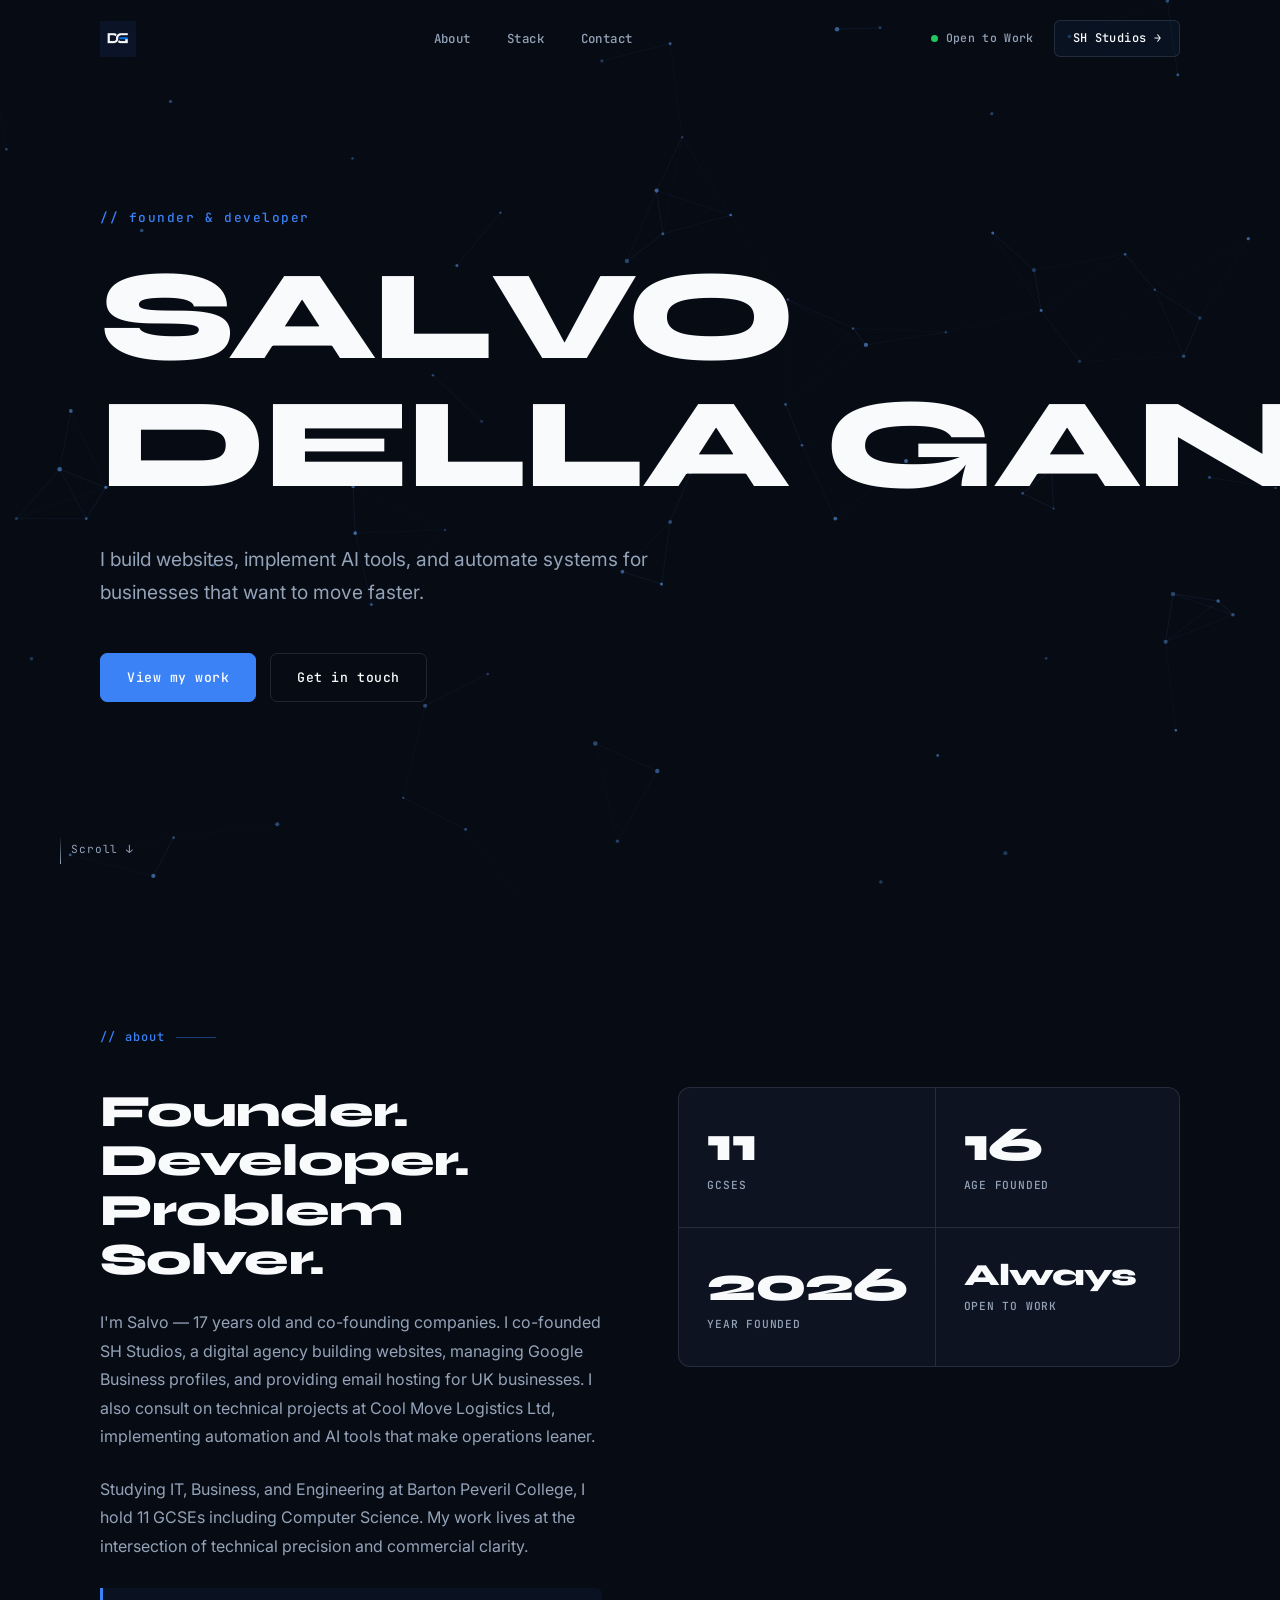
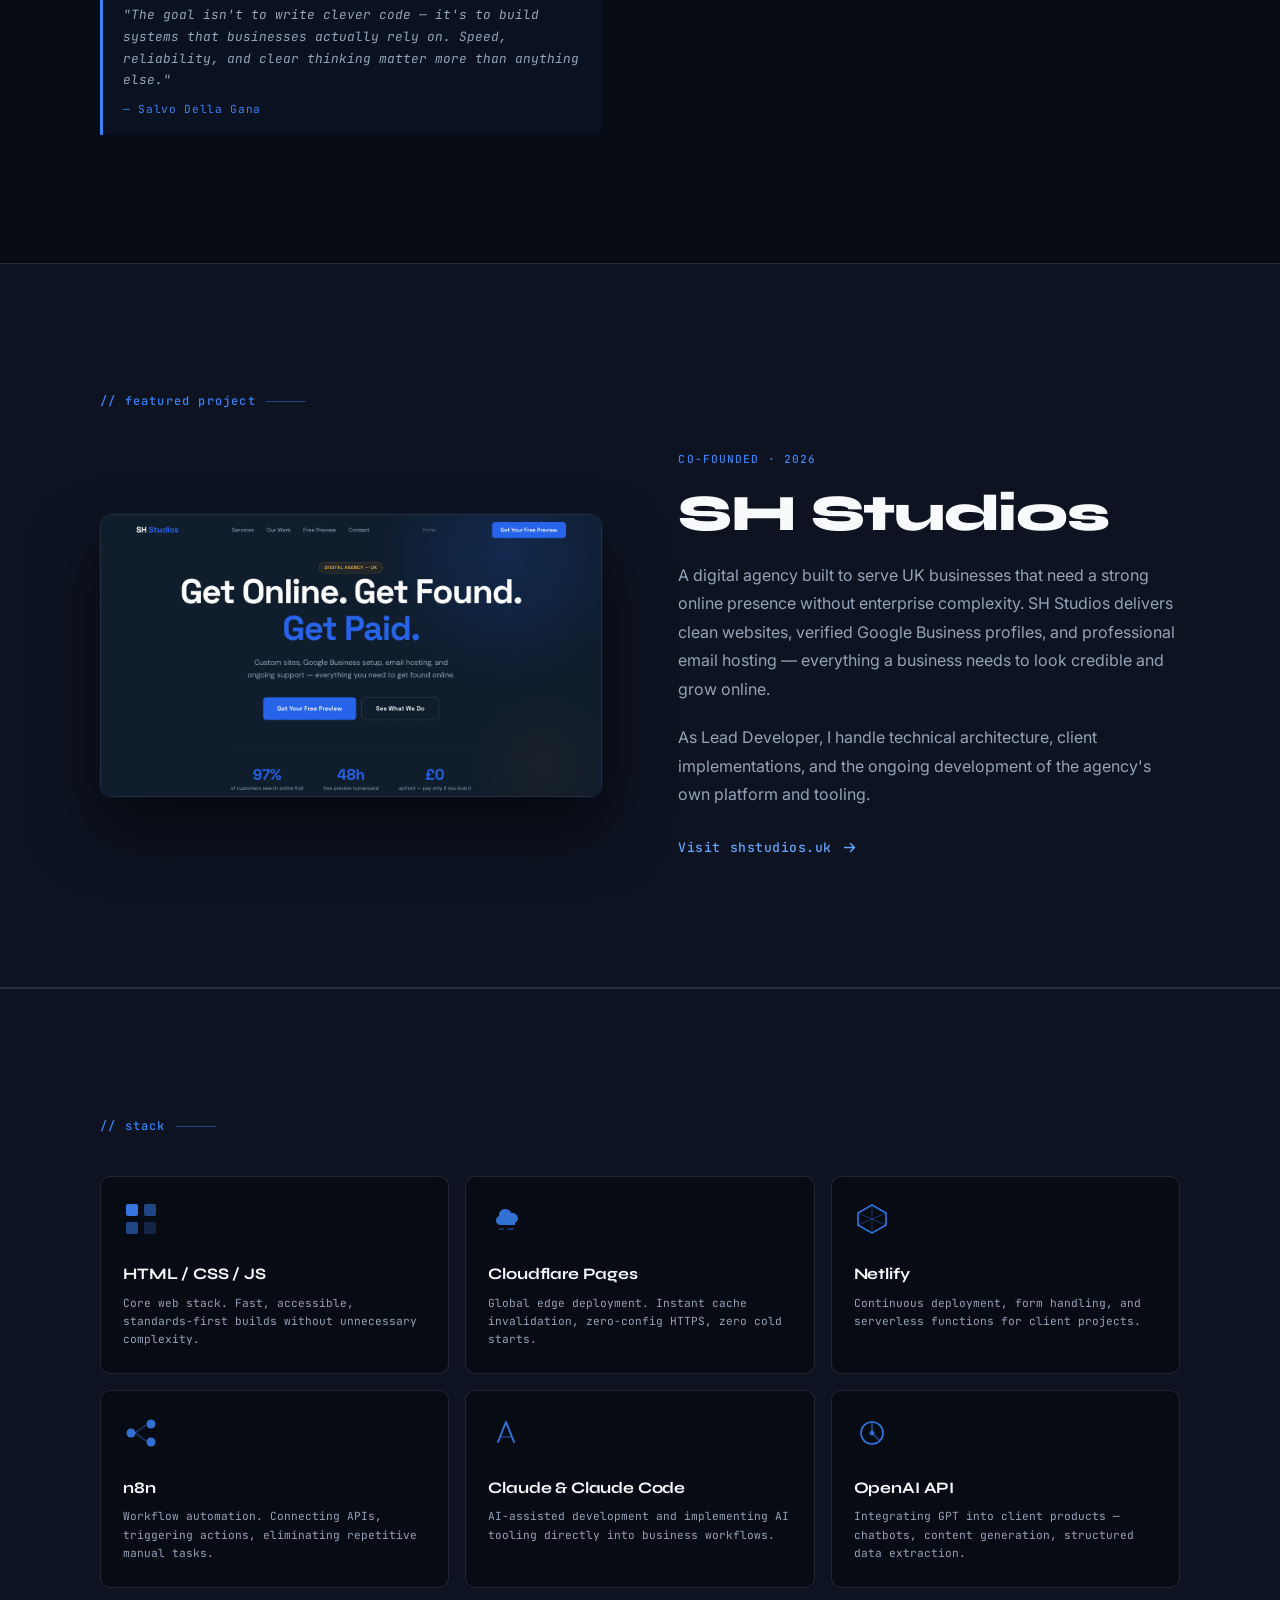
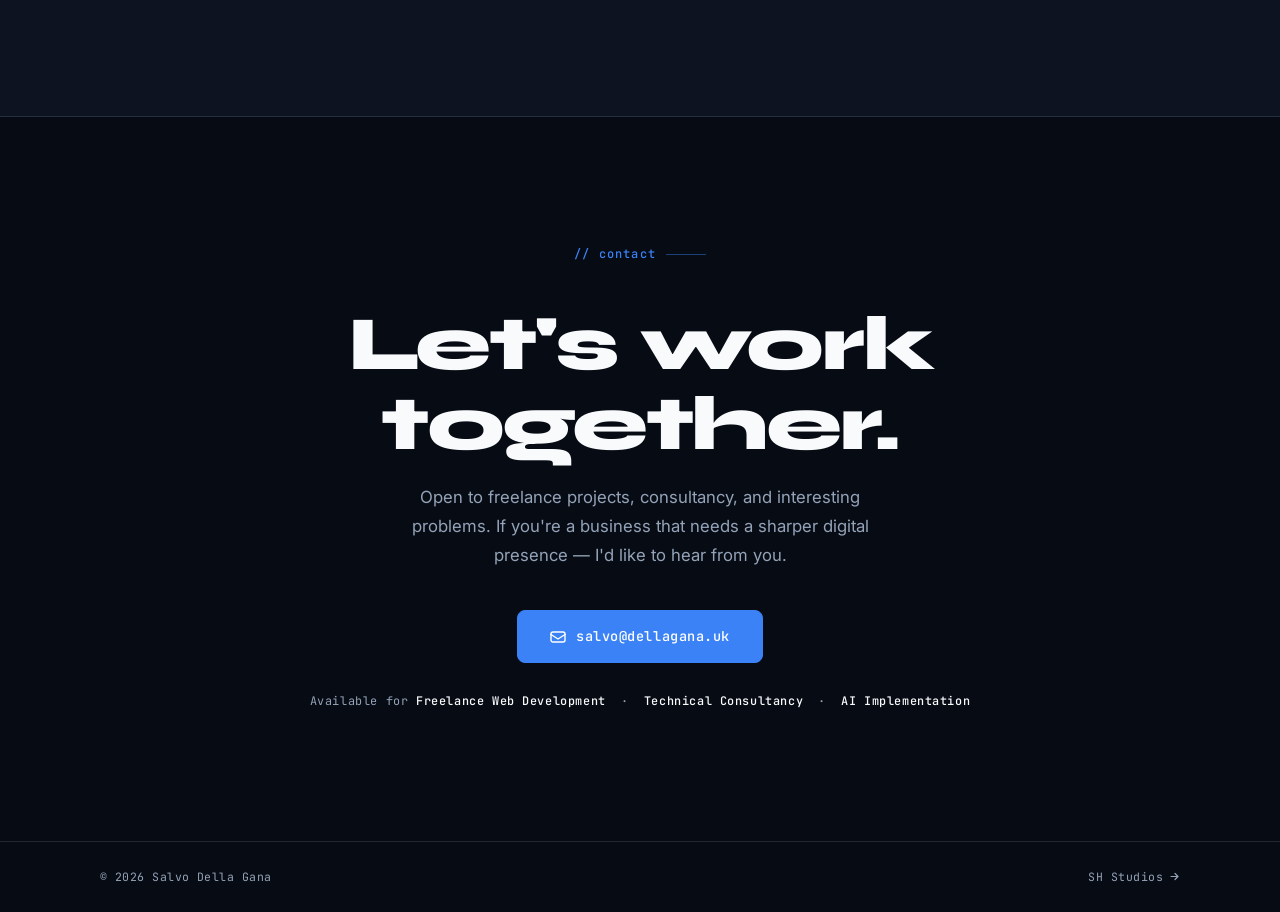
==== index.html @ a08f4a47 "Add Computer Science GCSE to about section" ====
<!DOCTYPE html>
<html lang="en">
<head>
  <meta charset="UTF-8" />
  <meta name="viewport" content="width=device-width, initial-scale=1.0" />
  <title>Salvo Della Gana — Founder &amp; Developer</title>

  <!-- SEO -->
  <meta name="description" content="Salvo Della Gana — Co-Founder &amp; Lead Developer of SH Studios. Building websites, AI tools, and automated systems for businesses." />
  <meta name="keywords" content="Salvo Della Gana, SH Studios, web developer, founder, UK, Claude Code, AI automation" />
  <meta name="author" content="Salvo Della Gana" />
  <meta name="robots" content="index, follow" />
  <link rel="canonical" href="https://dellagana.uk/" />

  <!-- Open Graph -->
  <meta property="og:type" content="website" />
  <meta property="og:url" content="https://dellagana.uk/" />
  <meta property="og:title" content="Salvo Della Gana — Founder &amp; Developer" />
  <meta property="og:description" content="Co-Founder &amp; Lead Developer of SH Studios. Building websites, AI tools, and automated systems for businesses." />
  <meta property="og:image" content="/og.png" />
  <meta property="og:image:width" content="1200" />
  <meta property="og:image:height" content="630" />
  <meta property="og:site_name" content="Salvo Della Gana" />

  <!-- Twitter Card -->
  <meta name="twitter:card" content="summary_large_image" />
  <meta name="twitter:title" content="Salvo Della Gana — Founder &amp; Developer" />
  <meta name="twitter:description" content="Co-Founder &amp; Lead Developer of SH Studios. Building websites, AI tools, and automated systems for businesses." />
  <meta name="twitter:image" content="/og.png" />

  <!-- Favicons -->
  <link rel="icon" type="image/png" href="/favicon.png" />
  <link rel="apple-touch-icon" href="/apple-touch-icon.png" />

  <!-- Fonts -->
  <link rel="preconnect" href="https://fonts.googleapis.com" />
  <link rel="preconnect" href="https://fonts.gstatic.com" crossorigin />
  <link href="https://fonts.googleapis.com/css2?family=Syne:wght@700;800&family=Inter:wght@400;500&family=JetBrains+Mono:wght@400;500&display=swap" rel="stylesheet" />

  <!-- Schema.org Person -->
  <script type="application/ld+json">
  {
    "@context": "https://schema.org",
    "@type": "Person",
    "name": "Salvo Della Gana",
    "url": "https://dellagana.uk",
    "email": "salvo@dellagana.uk",
    "jobTitle": "Co-Founder & Lead Developer",
    "worksFor": {
      "@type": "Organization",
      "name": "SH Studios",
      "url": "https://shstudios.uk"
    },
    "description": "Co-Founder & Lead Developer of SH Studios, Technical Consultant at Cool Move Logistics Ltd.",
    "nationality": "British",
    "knowsAbout": ["Web Development", "AI Automation", "Business Systems", "Cloudflare", "n8n", "OpenAI API"]
  }
  </script>

  <style>
    /* =============================================
       CSS CUSTOM PROPERTIES
    ============================================= */
    :root {
      --bg:             #070B14;
      --surface:        #0D1321;
      --elevated:       #111827;
      --text-primary:   #F8FAFC;
      --text-secondary: #94A3B8;
      --accent-blue:    #3B82F6;
      --accent-glow:    #60A5FA;
      --green:          #22C55E;
      --border:         rgba(148, 163, 184, 0.18);
      --font-heading:   'Syne', sans-serif;
      --font-body:      'Inter', sans-serif;
      --font-mono:      'JetBrains Mono', monospace;
      --max-w:          1200px;
      --pad-x:          clamp(20px, 5vw, 60px);
      --section-py:     clamp(80px, 10vw, 140px);
    }

    /* =============================================
       RESET
    ============================================= */
    *, *::before, *::after {
      box-sizing: border-box;
      margin: 0;
      padding: 0;
    }

    html {
      scroll-behavior: smooth;
    }

    body {
      background-color: var(--bg);
      color: var(--text-primary);
      font-family: var(--font-body);
      font-weight: 400;
      line-height: 1.6;
      overflow-x: hidden;
      -webkit-font-smoothing: antialiased;
      -moz-osx-font-smoothing: grayscale;
    }

    a {
      color: inherit;
      text-decoration: none;
    }

    img {
      display: block;
      max-width: 100%;
    }

    button {
      font-family: inherit;
      cursor: pointer;
      border: none;
      background: none;
    }

    ::selection {
      background: rgba(59, 130, 246, 0.3);
      color: var(--text-primary);
    }

    /* =============================================
       LAYOUT
    ============================================= */
    .container {
      max-width: var(--max-w);
      margin: 0 auto;
      padding: 0 var(--pad-x);
    }

    /* =============================================
       SECTION LABEL
    ============================================= */
    .section-label {
      font-family: var(--font-mono);
      font-size: 0.75rem;
      font-weight: 500;
      color: var(--accent-blue);
      letter-spacing: 0.1em;
      display: flex;
      align-items: center;
      gap: 10px;
      margin-bottom: 40px;
    }

    .section-label::after {
      content: '';
      display: block;
      width: 40px;
      height: 1px;
      background: var(--accent-blue);
      opacity: 0.45;
    }

    /* =============================================
       REVEAL ANIMATION
    ============================================= */
    .reveal {
      opacity: 0;
      transform: translateY(26px);
      transition: opacity 0.65s cubic-bezier(0.16, 1, 0.3, 1),
                  transform 0.65s cubic-bezier(0.16, 1, 0.3, 1);
    }

    .reveal.in-view {
      opacity: 1;
      transform: translateY(0);
    }

    @media (prefers-reduced-motion: reduce) {
      .reveal {
        opacity: 1;
        transform: none;
        transition: none;
      }
    }

    /* =============================================
       NAVIGATION
    ============================================= */
    #nav {
      position: fixed;
      top: 0;
      left: 0;
      right: 0;
      z-index: 100;
      padding: 20px 0;
      transition: padding 0.35s ease,
                  background 0.35s ease,
                  backdrop-filter 0.35s ease,
                  border-color 0.35s ease;
      border-bottom: 1px solid transparent;
    }

    #nav.scrolled {
      padding: 13px 0;
      background: rgba(7, 11, 20, 0.86);
      backdrop-filter: blur(22px) saturate(1.5);
      -webkit-backdrop-filter: blur(22px) saturate(1.5);
      border-bottom-color: var(--border);
    }

    .nav-inner {
      display: flex;
      align-items: center;
      justify-content: space-between;
      gap: 24px;
    }

    .nav-logo {
      flex-shrink: 0;
      cursor: pointer;
      display: flex;
      align-items: center;
    }

    .nav-logo img {
      height: 36px;
      width: auto;
    }

    .nav-links {
      display: flex;
      align-items: center;
      gap: 36px;
    }

    .nav-links a {
      font-family: var(--font-mono);
      font-size: 0.78rem;
      font-weight: 500;
      color: var(--text-secondary);
      letter-spacing: 0.04em;
      cursor: pointer;
      transition: color 0.2s ease;
    }

    .nav-links a:hover {
      color: var(--text-primary);
    }

    .nav-right {
      display: flex;
      align-items: center;
      gap: 20px;
      flex-shrink: 0;
    }

    .nav-status {
      display: flex;
      align-items: center;
      gap: 8px;
      font-family: var(--font-mono);
      font-size: 0.72rem;
      font-weight: 500;
      color: var(--text-secondary);
      letter-spacing: 0.03em;
      white-space: nowrap;
    }

    .pulse-dot {
      width: 7px;
      height: 7px;
      border-radius: 50%;
      background: var(--green);
      flex-shrink: 0;
      position: relative;
    }

    .pulse-dot::before {
      content: '';
      position: absolute;
      inset: -4px;
      border-radius: 50%;
      background: var(--green);
      opacity: 0;
      animation: pulse-ring 2.4s ease-out infinite;
    }

    @keyframes pulse-ring {
      0%   { transform: scale(0.6); opacity: 0.55; }
      100% { transform: scale(2.4); opacity: 0; }
    }

    .nav-cta {
      font-family: var(--font-mono);
      font-size: 0.75rem;
      font-weight: 500;
      color: var(--text-primary);
      padding: 8px 18px;
      border: 1px solid var(--border);
      border-radius: 6px;
      background: rgba(59, 130, 246, 0.06);
      cursor: pointer;
      letter-spacing: 0.03em;
      white-space: nowrap;
      transition: background 0.2s ease, border-color 0.2s ease, color 0.2s ease;
    }

    .nav-cta:hover {
      background: rgba(59, 130, 246, 0.16);
      border-color: rgba(59, 130, 246, 0.45);
      color: var(--accent-glow);
    }

    @media (max-width: 767px) {
      .nav-links,
      .nav-status {
        display: none;
      }

      .hero-content {
        padding-top: 70px;
        padding-left: 1.25rem;
        padding-right: 1.25rem;
      }

      .hero-name {
        font-size: clamp(2.4rem, 12vw, 3.5rem);
        white-space: normal;
        overflow-wrap: break-word;
        word-break: break-word;
      }

      .hero-sub {
        font-size: 0.95rem;
        max-width: 100%;
      }

      .hero-actions {
        flex-direction: column;
        gap: 0.75rem;
      }

      .hero-actions a {
        width: 100%;
        text-align: center;
        justify-content: center;
      }
    }

    /* =============================================
       HERO
    ============================================= */
    #hero {
      position: relative;
      min-height: 100svh;
      display: flex;
      flex-direction: column;
      justify-content: center;
      overflow: hidden;
    }

    #mesh-canvas {
      position: absolute;
      inset: 0;
      width: 100%;
      height: 100%;
      z-index: 0;
      pointer-events: none;
    }

    .hero-content {
      position: relative;
      z-index: 1;
      padding-top: 90px;
      padding-bottom: 80px;
    }

    .hero-label {
      font-family: var(--font-mono);
      font-size: 0.8rem;
      font-weight: 500;
      color: var(--accent-blue);
      letter-spacing: 0.12em;
      margin-bottom: 24px;
      opacity: 0;
      animation: fade-up 0.55s cubic-bezier(0.16, 1, 0.3, 1) 0.3s forwards;
    }

    .hero-name {
      font-family: var(--font-heading);
      font-weight: 800;
      font-size: clamp(2.6rem, 10vw, 8rem);
      line-height: 1.0;
      letter-spacing: -0.025em;
      color: var(--text-primary);
      margin-bottom: 28px;
      white-space: pre-line;
      min-height: 2.05em; /* prevent layout jump during scramble */
    }

    .hero-sub {
      font-size: clamp(1rem, 2vw, 1.2rem);
      color: var(--text-secondary);
      max-width: 560px;
      line-height: 1.7;
      margin-bottom: 44px;
      opacity: 0;
      animation: fade-up 0.55s cubic-bezier(0.16, 1, 0.3, 1) 1.9s forwards;
    }

    .hero-actions {
      display: flex;
      gap: 14px;
      flex-wrap: wrap;
      opacity: 0;
      animation: fade-up 0.55s cubic-bezier(0.16, 1, 0.3, 1) 2.1s forwards;
    }

    .btn-primary {
      display: inline-flex;
      align-items: center;
      font-family: var(--font-mono);
      font-size: 0.82rem;
      font-weight: 500;
      letter-spacing: 0.04em;
      color: #fff;
      background: var(--accent-blue);
      padding: 13px 26px;
      border-radius: 7px;
      border: 1px solid var(--accent-blue);
      cursor: pointer;
      transition: background 0.2s ease, box-shadow 0.2s ease, transform 0.15s ease;
    }

    .btn-primary:hover {
      background: var(--accent-glow);
      border-color: var(--accent-glow);
      box-shadow: 0 0 28px rgba(96, 165, 250, 0.38);
      transform: translateY(-1px);
    }

    .btn-ghost {
      display: inline-flex;
      align-items: center;
      font-family: var(--font-mono);
      font-size: 0.82rem;
      font-weight: 500;
      letter-spacing: 0.04em;
      color: var(--text-primary);
      background: transparent;
      padding: 13px 26px;
      border-radius: 7px;
      border: 1px solid var(--border);
      cursor: pointer;
      transition: border-color 0.2s ease, transform 0.15s ease, background 0.2s ease;
    }

    .btn-ghost:hover {
      border-color: rgba(148, 163, 184, 0.4);
      background: rgba(248, 250, 252, 0.04);
      transform: translateY(-1px);
    }

    .hero-scroll {
      position: absolute;
      bottom: 36px;
      left: var(--pad-x);
      font-family: var(--font-mono);
      font-size: 0.7rem;
      font-weight: 400;
      color: var(--text-secondary);
      letter-spacing: 0.08em;
      display: flex;
      align-items: center;
      gap: 10px;
      opacity: 0;
      animation: fade-up 0.55s cubic-bezier(0.16, 1, 0.3, 1) 2.45s forwards;
    }

    .hero-scroll-line {
      display: block;
      width: 1px;
      height: 28px;
      background: linear-gradient(to bottom, transparent, var(--text-secondary));
    }

    @keyframes fade-up {
      from { opacity: 0; transform: translateY(18px); }
      to   { opacity: 1; transform: translateY(0); }
    }

    /* =============================================
       ABOUT
    ============================================= */
    #about {
      padding: var(--section-py) 0;
      background: var(--bg);
    }

    .about-grid {
      display: grid;
      grid-template-columns: 1fr 1fr;
      gap: clamp(40px, 6vw, 80px);
      align-items: start;
    }

    .about-headline {
      font-family: var(--font-heading);
      font-weight: 800;
      font-size: clamp(2rem, 3.5vw, 3rem);
      line-height: 1.1;
      letter-spacing: -0.02em;
      margin-bottom: 24px;
    }

    .about-bio {
      color: var(--text-secondary);
      font-size: 1rem;
      line-height: 1.78;
      margin-bottom: 24px;
    }

    .about-quote {
      border-left: 3px solid var(--accent-blue);
      padding: 16px 20px;
      background: rgba(59, 130, 246, 0.05);
      border-radius: 0 6px 6px 0;
      margin-top: 28px;
    }

    .about-quote p {
      font-family: var(--font-mono);
      font-size: 0.8rem;
      color: var(--text-secondary);
      line-height: 1.7;
      font-style: italic;
    }

    .about-quote cite {
      display: block;
      margin-top: 10px;
      font-family: var(--font-mono);
      font-size: 0.7rem;
      color: var(--accent-blue);
      font-style: normal;
      letter-spacing: 0.06em;
    }

    .stat-panel {
      display: grid;
      grid-template-columns: 1fr 1fr;
      border: 1px solid var(--border);
      border-radius: 12px;
      overflow: hidden;
      background: var(--surface);
    }

    .stat-item {
      padding: 32px 28px;
    }

    .stat-item:nth-child(1),
    .stat-item:nth-child(2) {
      border-bottom: 1px solid var(--border);
    }

    .stat-item:nth-child(odd) {
      border-right: 1px solid var(--border);
    }

    .stat-number {
      font-family: var(--font-heading);
      font-weight: 800;
      font-size: clamp(2.4rem, 3.8vw, 3.6rem);
      line-height: 1;
      letter-spacing: -0.03em;
      color: var(--text-primary);
      margin-bottom: 8px;
    }

    .stat-number-sm {
      font-family: var(--font-heading);
      font-weight: 800;
      font-size: clamp(1.5rem, 2.4vw, 2.1rem);
      line-height: 1;
      letter-spacing: -0.03em;
      color: var(--text-primary);
      margin-bottom: 8px;
    }

    .stat-label {
      font-family: var(--font-mono);
      font-size: 0.7rem;
      font-weight: 500;
      color: var(--text-secondary);
      letter-spacing: 0.07em;
      text-transform: uppercase;
    }

    @media (max-width: 767px) {
      .about-grid {
        grid-template-columns: 1fr;
      }
    }

    /* =============================================
       FEATURED PROJECT
    ============================================= */
    #featured {
      padding: var(--section-py) 0;
      background: var(--surface);
      border-top: 1px solid var(--border);
      border-bottom: 1px solid var(--border);
    }

    .featured-grid {
      display: grid;
      grid-template-columns: 1fr 1fr;
      gap: clamp(40px, 6vw, 80px);
      align-items: center;
    }

    .featured-screenshot {
      position: relative;
      border-radius: 12px;
      overflow: hidden;
      border: 1px solid var(--border);
      box-shadow:
        0 32px 64px rgba(0, 0, 0, 0.55),
        0 0 0 1px rgba(59, 130, 246, 0.07);
    }

    .featured-screenshot img {
      width: 100%;
      display: block;
      transition: transform 0.65s cubic-bezier(0.16, 1, 0.3, 1);
    }

    .featured-screenshot:hover img {
      transform: scale(1.025);
    }

    .featured-tag {
      font-family: var(--font-mono);
      font-size: 0.7rem;
      font-weight: 500;
      color: var(--accent-blue);
      letter-spacing: 0.1em;
      text-transform: uppercase;
      margin-bottom: 18px;
    }

    .featured-title {
      font-family: var(--font-heading);
      font-weight: 800;
      font-size: clamp(2.2rem, 4vw, 3.5rem);
      letter-spacing: -0.025em;
      line-height: 1.05;
      margin-bottom: 20px;
    }

    .featured-desc {
      color: var(--text-secondary);
      font-size: 1rem;
      line-height: 1.78;
      margin-bottom: 20px;
    }

    .featured-link {
      display: inline-flex;
      align-items: center;
      gap: 10px;
      font-family: var(--font-mono);
      font-size: 0.82rem;
      font-weight: 500;
      color: var(--accent-glow);
      letter-spacing: 0.04em;
      cursor: pointer;
      margin-top: 8px;
      transition: gap 0.2s ease, color 0.2s ease;
    }

    .featured-link:hover {
      gap: 16px;
      color: var(--text-primary);
    }

    @media (max-width: 767px) {
      .featured-grid {
        grid-template-columns: 1fr;
      }
    }

    /* =============================================
       WORK
    ============================================= */
    #work {
      padding: var(--section-py) 0;
      background: var(--bg);
    }

    .work-grid {
      display: grid;
      grid-template-columns: repeat(2, 1fr);
      gap: 22px;
    }

    .work-card {
      background: var(--surface);
      border: 1px solid var(--border);
      border-radius: 12px;
      overflow: hidden;
      cursor: pointer;
      transition: border-color 0.25s ease,
                  transform 0.25s cubic-bezier(0.16, 1, 0.3, 1),
                  box-shadow 0.25s ease;
    }

    .work-card:hover {
      border-color: rgba(59, 130, 246, 0.36);
      transform: translateY(-4px);
      box-shadow:
        0 20px 48px rgba(0, 0, 0, 0.45),
        0 0 0 1px rgba(59, 130, 246, 0.1);
    }

    .work-card-img {
      width: 100%;
      aspect-ratio: 16 / 9;
      overflow: hidden;
      background: var(--elevated);
    }

    .work-card-img img {
      width: 100%;
      height: 100%;
      object-fit: cover;
      transition: transform 0.55s cubic-bezier(0.16, 1, 0.3, 1);
    }

    .work-card:hover .work-card-img img {
      transform: scale(1.04);
    }

    .work-card-placeholder {
      width: 100%;
      height: 100%;
      display: flex;
      align-items: center;
      justify-content: center;
      background: linear-gradient(135deg, var(--elevated) 0%, rgba(59,130,246,0.05) 100%);
      position: relative;
      overflow: hidden;
    }

    .work-card-placeholder::before {
      content: '';
      position: absolute;
      inset: 0;
      background: repeating-linear-gradient(
        45deg,
        transparent,
        transparent 12px,
        rgba(148, 163, 184, 0.03) 12px,
        rgba(148, 163, 184, 0.03) 13px
      );
    }

    .work-card-body {
      padding: 24px 26px 28px;
    }

    .work-card-tag {
      font-family: var(--font-mono);
      font-size: 0.68rem;
      font-weight: 500;
      color: var(--accent-blue);
      letter-spacing: 0.1em;
      text-transform: uppercase;
      margin-bottom: 9px;
    }

    .work-card-title {
      font-family: var(--font-heading);
      font-weight: 700;
      font-size: 1.25rem;
      letter-spacing: -0.01em;
      margin-bottom: 9px;
    }

    .work-card-desc {
      font-size: 0.9rem;
      color: var(--text-secondary);
      line-height: 1.65;
    }

    @media (max-width: 640px) {
      .work-grid {
        grid-template-columns: 1fr;
      }
    }

    /* =============================================
       STACK
    ============================================= */
    #stack {
      padding: var(--section-py) 0;
      background: var(--surface);
      border-top: 1px solid var(--border);
      border-bottom: 1px solid var(--border);
    }

    .stack-grid {
      display: grid;
      grid-template-columns: repeat(3, 1fr);
      gap: 16px;
    }

    .stack-card {
      background: var(--bg);
      border: 1px solid var(--border);
      border-radius: 10px;
      padding: 24px 22px;
      transition: border-color 0.22s ease,
                  background 0.22s ease,
                  transform 0.2s ease;
    }

    .stack-card:hover {
      border-color: rgba(59, 130, 246, 0.42);
      background: rgba(59, 130, 246, 0.04);
      transform: translateY(-2px);
    }

    .stack-icon {
      width: 36px;
      height: 36px;
      margin-bottom: 16px;
      color: var(--accent-blue);
    }

    .stack-name {
      font-family: var(--font-heading);
      font-weight: 700;
      font-size: 1rem;
      margin-bottom: 7px;
      letter-spacing: -0.01em;
    }

    .stack-desc {
      font-family: var(--font-mono);
      font-size: 0.7rem;
      font-weight: 400;
      color: var(--text-secondary);
      line-height: 1.65;
    }

    @media (max-width: 767px) {
      .stack-grid {
        grid-template-columns: repeat(2, 1fr);
      }
    }

    @media (max-width: 480px) {
      .stack-grid {
        grid-template-columns: 1fr;
      }
    }

    /* =============================================
       CONTACT
    ============================================= */
    #contact {
      padding: var(--section-py) 0;
      background: var(--bg);
      text-align: center;
    }

    .contact-section-label {
      justify-content: center;
    }

    .contact-headline {
      font-family: var(--font-heading);
      font-weight: 800;
      font-size: clamp(2.5rem, 6vw, 5.5rem);
      letter-spacing: -0.03em;
      line-height: 1.05;
      margin-bottom: 18px;
    }

    .contact-sub {
      font-size: 1.05rem;
      color: var(--text-secondary);
      max-width: 460px;
      margin: 0 auto 40px;
      line-height: 1.72;
    }

    .contact-mailto {
      display: inline-flex;
      align-items: center;
      gap: 10px;
      font-family: var(--font-mono);
      font-size: 0.85rem;
      font-weight: 500;
      color: #fff;
      background: var(--accent-blue);
      padding: 15px 32px;
      border-radius: 8px;
      border: 1px solid var(--accent-blue);
      letter-spacing: 0.04em;
      cursor: pointer;
      transition: background 0.2s ease, box-shadow 0.2s ease, transform 0.15s ease;
      margin-bottom: 28px;
    }

    .contact-mailto:hover {
      background: var(--accent-glow);
      border-color: var(--accent-glow);
      box-shadow: 0 0 40px rgba(96, 165, 250, 0.42);
      transform: translateY(-2px);
    }

    .contact-roles {
      font-family: var(--font-mono);
      font-size: 0.74rem;
      color: var(--text-secondary);
      letter-spacing: 0.05em;
      line-height: 1.8;
    }

    .contact-roles strong {
      color: var(--text-primary);
      font-weight: 500;
    }

    /* =============================================
       FOOTER
    ============================================= */
    footer {
      padding: 26px 0;
      border-top: 1px solid var(--border);
    }

    .footer-inner {
      display: flex;
      align-items: center;
      justify-content: space-between;
      gap: 20px;
    }

    .footer-copy {
      font-family: var(--font-mono);
      font-size: 0.72rem;
      color: var(--text-secondary);
      letter-spacing: 0.04em;
    }

    .footer-link {
      display: inline-flex;
      align-items: center;
      gap: 6px;
      font-family: var(--font-mono);
      font-size: 0.72rem;
      color: var(--text-secondary);
      letter-spacing: 0.04em;
      cursor: pointer;
      transition: color 0.2s ease;
    }

    .footer-link:hover {
      color: var(--accent-glow);
    }

    /* =============================================
       SR-ONLY UTILITY
    ============================================= */
    .sr-only {
      position: absolute;
      width: 1px;
      height: 1px;
      padding: 0;
      margin: -1px;
      overflow: hidden;
      clip: rect(0, 0, 0, 0);
      white-space: nowrap;
      border: 0;
    }
  </style>
</head>
<body>

  <!-- =============================================
       NAVIGATION
  ============================================= -->
  <nav id="nav" role="navigation" aria-label="Main navigation">
    <div class="container">
      <div class="nav-inner">

        <a href="#hero" class="nav-logo" aria-label="Salvo Della Gana — Home">
          <img src="/logo.png" alt="DG" />
        </a>

        <div class="nav-links" role="list">
          <a href="#about" role="listitem">About</a>
          <a href="#stack" role="listitem">Stack</a>
          <a href="#contact" role="listitem">Contact</a>
        </div>

        <div class="nav-right">
          <div class="nav-status" aria-label="Currently open to work">
            <span class="pulse-dot" aria-hidden="true"></span>
            Open to Work
          </div>
          <a href="https://shstudios.uk" target="_blank" rel="noopener" class="nav-cta">
            SH Studios &#8594;
          </a>
        </div>

      </div>
    </div>
  </nav>

  <!-- =============================================
       HERO
  ============================================= -->
  <section id="hero" aria-label="Introduction">
    <canvas id="mesh-canvas" aria-hidden="true"></canvas>

    <div class="container hero-content">
      <p class="hero-label">// founder &amp; developer</p>
      <h1 class="hero-name" id="hero-name" aria-label="Salvo Della Gana" style="white-space:pre-line"></h1>
      <p class="hero-sub">
        I build websites, implement AI tools, and automate systems for businesses that want to move faster.
      </p>
      <div class="hero-actions">
        <a href="#featured" class="btn-primary">View my work</a>
        <a href="#contact" class="btn-ghost">Get in touch</a>
      </div>
    </div>

    <div class="hero-scroll" aria-hidden="true">
      <span class="hero-scroll-line"></span>
      Scroll &#8595;
    </div>
  </section>

  <!-- =============================================
       ABOUT
  ============================================= -->
  <section id="about" aria-labelledby="about-heading">
    <div class="container">
      <p class="section-label reveal">// about</p>
      <div class="about-grid">

        <div>
          <h2 id="about-heading" class="about-headline reveal">
            Founder.<br>Developer.<br>Problem Solver.
          </h2>
          <p class="about-bio reveal">
            I'm Salvo — 17 years old and co-founding companies. I co-founded SH Studios, a digital agency building websites, managing Google Business profiles, and providing email hosting for UK businesses. I also consult on technical projects at Cool Move Logistics Ltd, implementing automation and AI tools that make operations leaner.
          </p>
          <p class="about-bio reveal">
            Studying IT, Business, and Engineering at Barton Peveril College, I hold 11 GCSEs including Computer Science. My work lives at the intersection of technical precision and commercial clarity.
          </p>
          <div class="about-quote reveal">
            <p>"The goal isn't to write clever code — it's to build systems that businesses actually rely on. Speed, reliability, and clear thinking matter more than anything else."</p>
            <cite>— Salvo Della Gana</cite>
          </div>
        </div>

        <div>
          <div class="stat-panel reveal">
            <div class="stat-item">
              <div class="stat-number">11</div>
              <div class="stat-label">GCSEs</div>
            </div>
            <div class="stat-item">
              <div class="stat-number">16</div>
              <div class="stat-label">Age Founded</div>
            </div>
            <div class="stat-item">
              <div class="stat-number">2026</div>
              <div class="stat-label">Year Founded</div>
            </div>
            <div class="stat-item">
              <div class="stat-number-sm">Always</div>
              <div class="stat-label">Open to Work</div>
            </div>
          </div>
        </div>

      </div>
    </div>
  </section>

  <!-- =============================================
       FEATURED PROJECT
  ============================================= -->
  <section id="featured" aria-labelledby="featured-heading">
    <div class="container">
      <p class="section-label reveal">// featured project</p>
      <div class="featured-grid">

        <div class="featured-screenshot reveal">
          <img src="/sh-studios-screenshot.png" alt="Screenshot of shstudios.uk" loading="lazy" />
        </div>

        <div>
          <p class="featured-tag reveal">Co-Founded &middot; 2026</p>
          <h2 id="featured-heading" class="featured-title reveal">SH Studios</h2>
          <p class="featured-desc reveal">
            A digital agency built to serve UK businesses that need a strong online presence without enterprise complexity. SH Studios delivers clean websites, verified Google Business profiles, and professional email hosting — everything a business needs to look credible and grow online.
          </p>
          <p class="featured-desc reveal">
            As Lead Developer, I handle technical architecture, client implementations, and the ongoing development of the agency's own platform and tooling.
          </p>
          <a href="https://shstudios.uk" target="_blank" rel="noopener" class="featured-link reveal">
            Visit shstudios.uk
            <svg width="15" height="15" viewBox="0 0 15 15" fill="none" aria-hidden="true">
              <path d="M2.5 7.5H12.5M12.5 7.5L8.5 3.5M12.5 7.5L8.5 11.5" stroke="currentColor" stroke-width="1.4" stroke-linecap="round" stroke-linejoin="round"/>
            </svg>
          </a>
        </div>

      </div>
    </div>
  </section>

  <!-- =============================================
       STACK
  ============================================= -->
  <section id="stack" aria-labelledby="stack-heading">
    <div class="container">
      <p class="section-label reveal">// stack</p>
      <h2 id="stack-heading" class="sr-only">Technology Stack</h2>
      <div class="stack-grid">

        <div class="stack-card reveal">
          <svg class="stack-icon" viewBox="0 0 36 36" fill="none" aria-hidden="true">
            <rect x="3" y="3" width="12" height="12" rx="2" fill="currentColor" opacity="0.9"/>
            <rect x="21" y="3" width="12" height="12" rx="2" fill="currentColor" opacity="0.5"/>
            <rect x="3" y="21" width="12" height="12" rx="2" fill="currentColor" opacity="0.5"/>
            <rect x="21" y="21" width="12" height="12" rx="2" fill="currentColor" opacity="0.22"/>
          </svg>
          <div class="stack-name">HTML / CSS / JS</div>
          <div class="stack-desc">Core web stack. Fast, accessible, standards-first builds without unnecessary complexity.</div>
        </div>

        <div class="stack-card reveal">
          <svg class="stack-icon" viewBox="0 0 36 36" fill="none" aria-hidden="true">
            <path d="M27 22C27 22 30 20.2 30 17.5C30 14.5 27.5 12 24.5 12C24.1 12 23.7 12.1 23.3 12.2C22.5 9.7 20.1 8 17.2 8C13.7 8 11 10.7 11 14.2C11 14.5 11 14.8 11.1 15.1C9.2 15.7 8 17.5 8 19.5C8 21.9 9.9 24 12.5 24H27V22Z" fill="currentColor" opacity="0.85"/>
            <rect x="11" y="27" width="5" height="2" rx="1" fill="currentColor" opacity="0.35"/>
            <rect x="19" y="27" width="7" height="2" rx="1" fill="currentColor" opacity="0.35"/>
          </svg>
          <div class="stack-name">Cloudflare Pages</div>
          <div class="stack-desc">Global edge deployment. Instant cache invalidation, zero-config HTTPS, zero cold starts.</div>
        </div>

        <div class="stack-card reveal">
          <svg class="stack-icon" viewBox="0 0 36 36" fill="none" aria-hidden="true">
            <path d="M18 4L32 12V24L18 32L4 24V12L18 4Z" stroke="currentColor" stroke-width="1.7" fill="none" opacity="0.85"/>
            <path d="M18 4V32" stroke="currentColor" stroke-width="1.1" opacity="0.3"/>
            <path d="M4 12L32 24" stroke="currentColor" stroke-width="1.1" opacity="0.3"/>
            <path d="M32 12L4 24" stroke="currentColor" stroke-width="1.1" opacity="0.3"/>
          </svg>
          <div class="stack-name">Netlify</div>
          <div class="stack-desc">Continuous deployment, form handling, and serverless functions for client projects.</div>
        </div>

        <div class="stack-card reveal">
          <svg class="stack-icon" viewBox="0 0 36 36" fill="none" aria-hidden="true">
            <circle cx="8" cy="18" r="4.5" fill="currentColor" opacity="0.85"/>
            <circle cx="28" cy="9" r="4.5" fill="currentColor" opacity="0.85"/>
            <circle cx="28" cy="27" r="4.5" fill="currentColor" opacity="0.85"/>
            <path d="M12 18L23.5 9.8" stroke="currentColor" stroke-width="1.4" opacity="0.4"/>
            <path d="M12 18L23.5 26.2" stroke="currentColor" stroke-width="1.4" opacity="0.4"/>
          </svg>
          <div class="stack-name">n8n</div>
          <div class="stack-desc">Workflow automation. Connecting APIs, triggering actions, eliminating repetitive manual tasks.</div>
        </div>

        <div class="stack-card reveal">
          <svg class="stack-icon" viewBox="0 0 36 36" fill="none" aria-hidden="true">
            <path d="M10 27L18 7L26 27" stroke="currentColor" stroke-width="2" stroke-linecap="round" stroke-linejoin="round" opacity="0.85"/>
            <path d="M13 22H23" stroke="currentColor" stroke-width="1.7" stroke-linecap="round" opacity="0.45"/>
          </svg>
          <div class="stack-name">Claude &amp; Claude Code</div>
          <div class="stack-desc">AI-assisted development and implementing AI tooling directly into business workflows.</div>
        </div>

        <div class="stack-card reveal">
          <svg class="stack-icon" viewBox="0 0 36 36" fill="none" aria-hidden="true">
            <circle cx="18" cy="18" r="11" stroke="currentColor" stroke-width="1.7" opacity="0.85"/>
            <path d="M18 7V18L25 25" stroke="currentColor" stroke-width="1.7" stroke-linecap="round" opacity="0.5"/>
            <circle cx="18" cy="18" r="2.5" fill="currentColor" opacity="0.75"/>
          </svg>
          <div class="stack-name">OpenAI API</div>
          <div class="stack-desc">Integrating GPT into client products — chatbots, content generation, structured data extraction.</div>
        </div>

      </div>
    </div>
  </section>

  <!-- =============================================
       CONTACT
  ============================================= -->
  <section id="contact" aria-labelledby="contact-heading">
    <div class="container">
      <p class="section-label contact-section-label reveal">// contact</p>
      <h2 id="contact-heading" class="contact-headline reveal">Let's work<br>together.</h2>
      <p class="contact-sub reveal">
        Open to freelance projects, consultancy, and interesting problems. If you're a business that needs a sharper digital presence — I'd like to hear from you.
      </p>
      <div class="reveal">
        <a href="mailto:salvo@dellagana.uk" class="contact-mailto">
          <svg width="16" height="16" viewBox="0 0 16 16" fill="none" aria-hidden="true">
            <rect x="1" y="3" width="14" height="10" rx="2" stroke="currentColor" stroke-width="1.4"/>
            <path d="M1 5.5L8 10L15 5.5" stroke="currentColor" stroke-width="1.4" stroke-linecap="round"/>
          </svg>
          salvo@dellagana.uk
        </a>
      </div>
      <p class="contact-roles reveal">
        Available for <strong>Freelance Web Development</strong>
        &nbsp;&middot;&nbsp;
        <strong>Technical Consultancy</strong>
        &nbsp;&middot;&nbsp;
        <strong>AI Implementation</strong>
      </p>
    </div>
  </section>

  <!-- =============================================
       FOOTER
  ============================================= -->
  <footer role="contentinfo">
    <div class="container">
      <div class="footer-inner">
        <span class="footer-copy">&#169; 2026 Salvo Della Gana</span>
        <a href="https://shstudios.uk" target="_blank" rel="noopener" class="footer-link">
          SH Studios
          <svg width="11" height="11" viewBox="0 0 11 11" fill="none" aria-hidden="true">
            <path d="M2 5.5H9M9 5.5L6 2.5M9 5.5L6 8.5" stroke="currentColor" stroke-width="1.2" stroke-linecap="round" stroke-linejoin="round"/>
          </svg>
        </a>
      </div>
    </div>
  </footer>

  <!-- =============================================
       JAVASCRIPT
  ============================================= -->
  <script>
    (function () {
      'use strict';

      /* ==========================================
         REDUCED MOTION
      ========================================== */
      var prefersReducedMotion = window.matchMedia('(prefers-reduced-motion: reduce)').matches;

      /* ==========================================
         NAV SCROLL
      ========================================== */
      var nav = document.getElementById('nav');

      function handleNavScroll() {
        if (window.scrollY > 40) {
          nav.classList.add('scrolled');
        } else {
          nav.classList.remove('scrolled');
        }
      }

      window.addEventListener('scroll', handleNavScroll, { passive: true });
      handleNavScroll();

      /* ==========================================
         PARTICLE MESH CANVAS
      ========================================== */
      (function initMesh() {
        var canvas = document.getElementById('mesh-canvas');
        if (!canvas) return;
        var ctx = canvas.getContext('2d');

        var W, H;
        var particles = [];
        var mouse = { x: null, y: null };

        var COUNT          = 80;
        var MAX_DIST       = 138;
        var ATTRACT_RADIUS = 185;
        var ATTRACT_STR    = 0.013;
        var BASE_SPEED     = 0.36;

        function rand(a, b) {
          return a + Math.random() * (b - a);
        }

        function resize() {
          W = canvas.width  = canvas.offsetWidth;
          H = canvas.height = canvas.offsetHeight;
        }

        function createParticles() {
          particles = [];
          for (var i = 0; i < COUNT; i++) {
            particles.push({
              x:  rand(0, W),
              y:  rand(0, H),
              vx: rand(-BASE_SPEED, BASE_SPEED),
              vy: rand(-BASE_SPEED, BASE_SPEED),
              r:  rand(1.1, 2.3),
              alpha: rand(0.25, 0.6)
            });
          }
        }

        canvas.addEventListener('mousemove', function (e) {
          var rect = canvas.getBoundingClientRect();
          mouse.x = e.clientX - rect.left;
          mouse.y = e.clientY - rect.top;
        }, { passive: true });

        window.addEventListener('mouseleave', function () {
          mouse.x = null;
          mouse.y = null;
        });

        /* Also track on the window so cursor works across full viewport */
        window.addEventListener('mousemove', function (e) {
          var rect = canvas.getBoundingClientRect();
          mouse.x = e.clientX - rect.left;
          mouse.y = e.clientY - rect.top;
        }, { passive: true });

        function tick() {
          ctx.clearRect(0, 0, W, H);

          var i, j, p, a, b, dx, dy, d, dist, force, lineAlpha;

          for (i = 0; i < particles.length; i++) {
            p = particles[i];

            // Cursor attraction
            if (mouse.x !== null) {
              dx = mouse.x - p.x;
              dy = mouse.y - p.y;
              dist = Math.sqrt(dx * dx + dy * dy);
              if (dist < ATTRACT_RADIUS && dist > 0.5) {
                force = ((ATTRACT_RADIUS - dist) / ATTRACT_RADIUS) * ATTRACT_STR;
                p.vx += (dx / dist) * force;
                p.vy += (dy / dist) * force;
              }
            }

            // Velocity damping
            p.vx *= 0.993;
            p.vy *= 0.993;

            // Speed cap
            var spd = Math.sqrt(p.vx * p.vx + p.vy * p.vy);
            var maxSpd = BASE_SPEED * 2.6;
            if (spd > maxSpd) {
              p.vx = (p.vx / spd) * maxSpd;
              p.vy = (p.vy / spd) * maxSpd;
            }

            p.x += p.vx;
            p.y += p.vy;

            // Wrap edges
            if (p.x < -12) p.x = W + 12;
            else if (p.x > W + 12) p.x = -12;
            if (p.y < -12) p.y = H + 12;
            else if (p.y > H + 12) p.y = -12;
          }

          // Draw connections
          ctx.lineWidth = 0.75;
          for (i = 0; i < particles.length; i++) {
            a = particles[i];
            for (j = i + 1; j < particles.length; j++) {
              b = particles[j];
              dx = a.x - b.x;
              dy = a.y - b.y;
              d = Math.sqrt(dx * dx + dy * dy);
              if (d < MAX_DIST) {
                lineAlpha = (1 - d / MAX_DIST) * 0.17;
                ctx.beginPath();
                ctx.strokeStyle = 'rgba(96,165,250,' + lineAlpha + ')';
                ctx.moveTo(a.x, a.y);
                ctx.lineTo(b.x, b.y);
                ctx.stroke();
              }
            }
          }

          // Draw dots
          for (i = 0; i < particles.length; i++) {
            p = particles[i];
            ctx.beginPath();
            ctx.arc(p.x, p.y, p.r, 0, Math.PI * 2);
            ctx.fillStyle = 'rgba(96,165,250,' + p.alpha + ')';
            ctx.fill();
          }

          requestAnimationFrame(tick);
        }

        window.addEventListener('resize', function () {
          resize();
        }, { passive: true });

        resize();
        createParticles();

        if (prefersReducedMotion) {
          // Static single render
          for (var k = 0; k < particles.length; k++) {
            var pt = particles[k];
            ctx.beginPath();
            ctx.arc(pt.x, pt.y, pt.r, 0, Math.PI * 2);
            ctx.fillStyle = 'rgba(96,165,250,' + (pt.alpha * 0.35) + ')';
            ctx.fill();
          }
        } else {
          requestAnimationFrame(tick);
        }
      })();

      /* ==========================================
         HERO NAME SCRAMBLE
      ========================================== */
      (function initScramble() {
        var el = document.getElementById('hero-name');
        if (!el) return;

        var FINAL_TEXT = window.innerWidth < 768 ? 'SALVO\nDELLA\nGANA' : 'SALVO\nDELLA GANA';
        var CHARS      = 'ABCDEFGHIJKLMNOPQRSTUVWXYZ';
        var START_DELAY = 500;
        var CHAR_INTERVAL = 70;  // ms between each char starting to reveal
        var CYCLES = 3;          // random cycles before locking
        var CYCLE_MS = 60;       // ms per cycle

        if (prefersReducedMotion) {
          el.textContent = FINAL_TEXT;
          return;
        }

        // Split into lines for rendering
        var lines = FINAL_TEXT.split('\n');

        // Build ordered list of [lineIdx, charIdx] for each non-space char
        var slots = [];
        for (var li = 0; li < lines.length; li++) {
          for (var ci = 0; ci < lines[li].length; ci++) {
            if (lines[li][ci] !== ' ') slots.push({ li: li, ci: ci });
          }
        }

        // Display state per line: array of chars shown
        var display = lines.map(function(l) {
          // Start with non-breaking spaces (invisible placeholders)
          return l.split('').map(function() { return '\u00A0'; });
        });

        function repaint() {
          el.innerHTML = display.map(function(d) {
            return '<span>' + d.join('') + '</span>';
          }).join('<br>');
        }

        repaint();

        setTimeout(function() {
          slots.forEach(function(slot, idx) {
            setTimeout(function() {
              var cycles = 0;
              var iv = setInterval(function() {
                if (cycles < CYCLES) {
                  display[slot.li][slot.ci] = CHARS[Math.floor(Math.random() * CHARS.length)];
                  cycles++;
                } else {
                  display[slot.li][slot.ci] = lines[slot.li][slot.ci];
                  clearInterval(iv);
                }
                repaint();
              }, CYCLE_MS);
            }, idx * CHAR_INTERVAL);
          });
        }, START_DELAY);
      })();

      /* ==========================================
         INTERSECTION OBSERVER — STAGGER REVEAL
      ========================================== */
      (function initReveal() {
        if (typeof IntersectionObserver === 'undefined') {
          // Fallback: show all
          var all = document.querySelectorAll('.reveal');
          for (var i = 0; i < all.length; i++) {
            all[i].classList.add('in-view');
          }
          return;
        }

        var items = document.querySelectorAll('.reveal');

        // Group items by parent to stagger within container
        var parentMap = new Map();
        for (var i = 0; i < items.length; i++) {
          var parent = items[i].parentElement;
          if (!parentMap.has(parent)) parentMap.set(parent, []);
          parentMap.get(parent).push(items[i]);
        }

        parentMap.forEach(function (children) {
          for (var idx = 0; idx < children.length; idx++) {
            children[idx].style.transitionDelay = (idx * 75) + 'ms';
          }
        });

        var observer = new IntersectionObserver(function (entries) {
          for (var e = 0; e < entries.length; e++) {
            if (entries[e].isIntersecting) {
              entries[e].target.classList.add('in-view');
              observer.unobserve(entries[e].target);
            }
          }
        }, { threshold: 0.12 });

        for (var j = 0; j < items.length; j++) {
          observer.observe(items[j]);
        }
      })();

    })();
  </script>
</body>
</html>
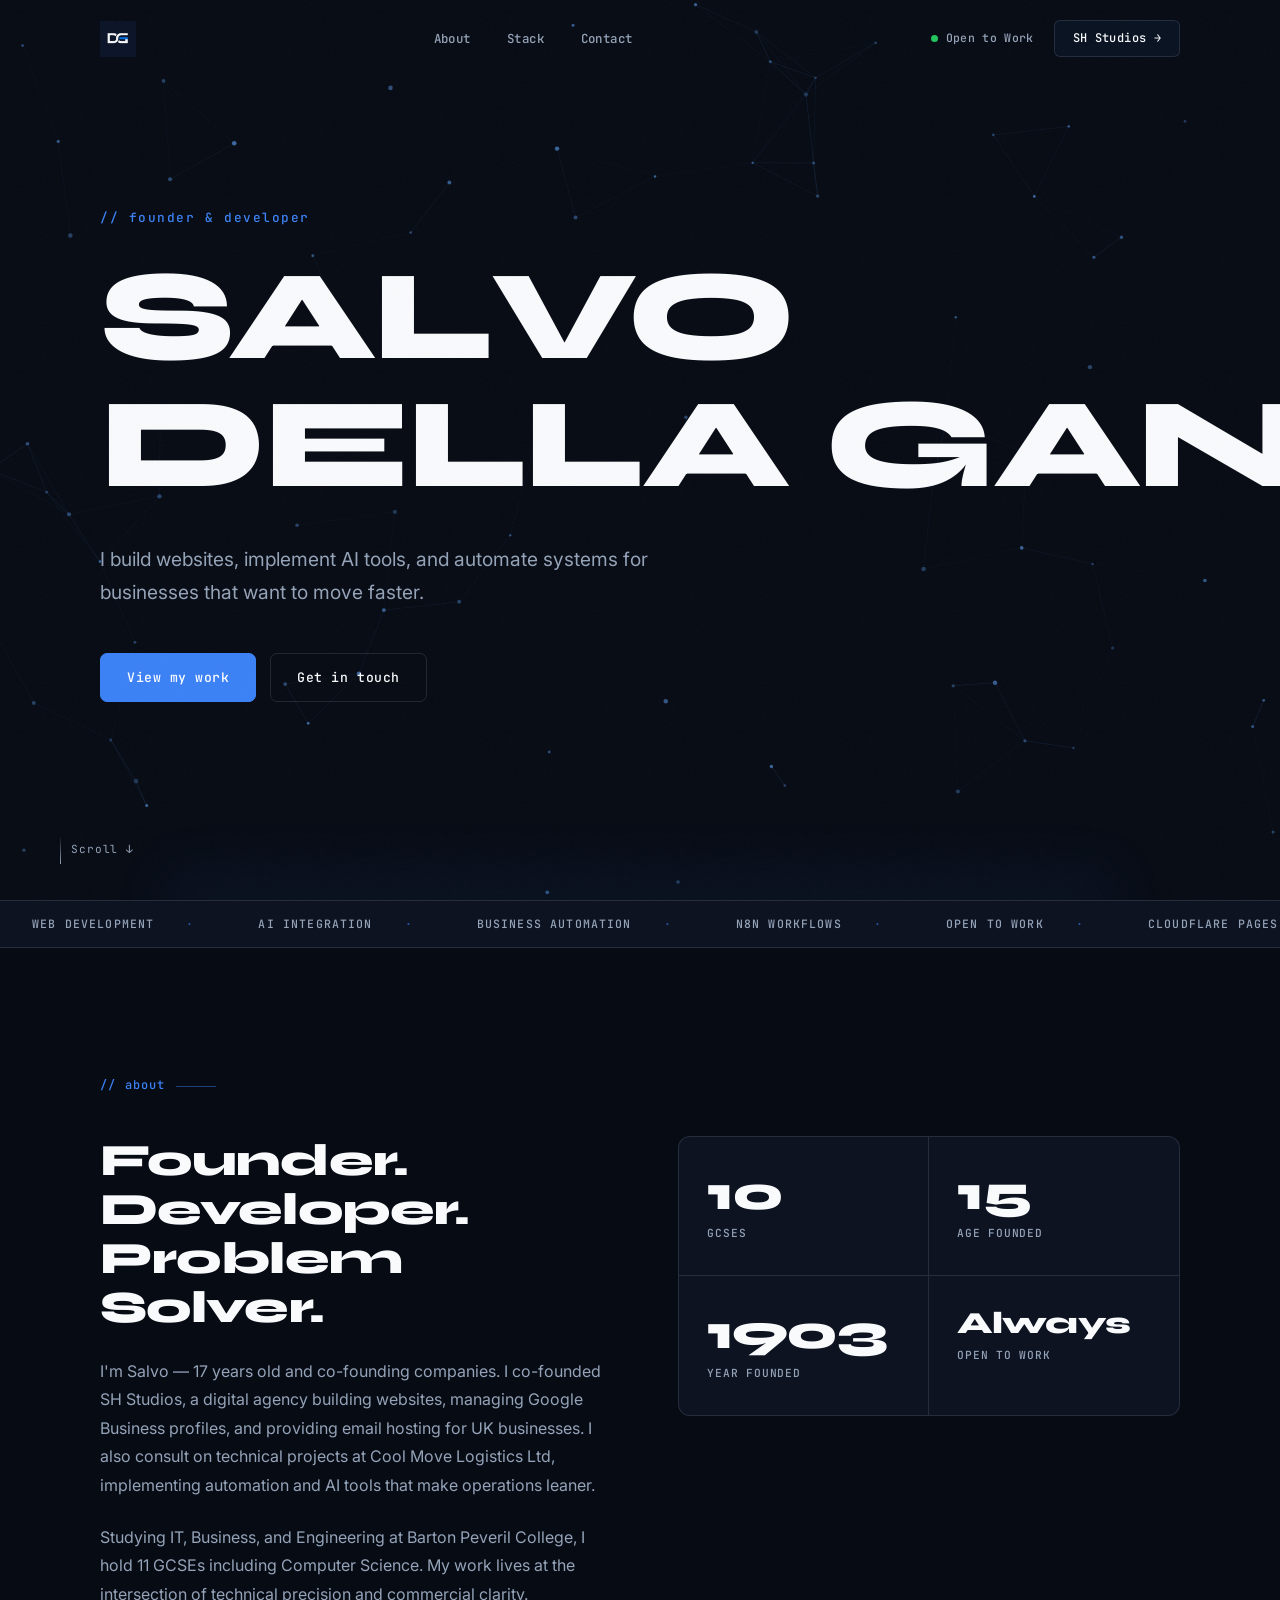
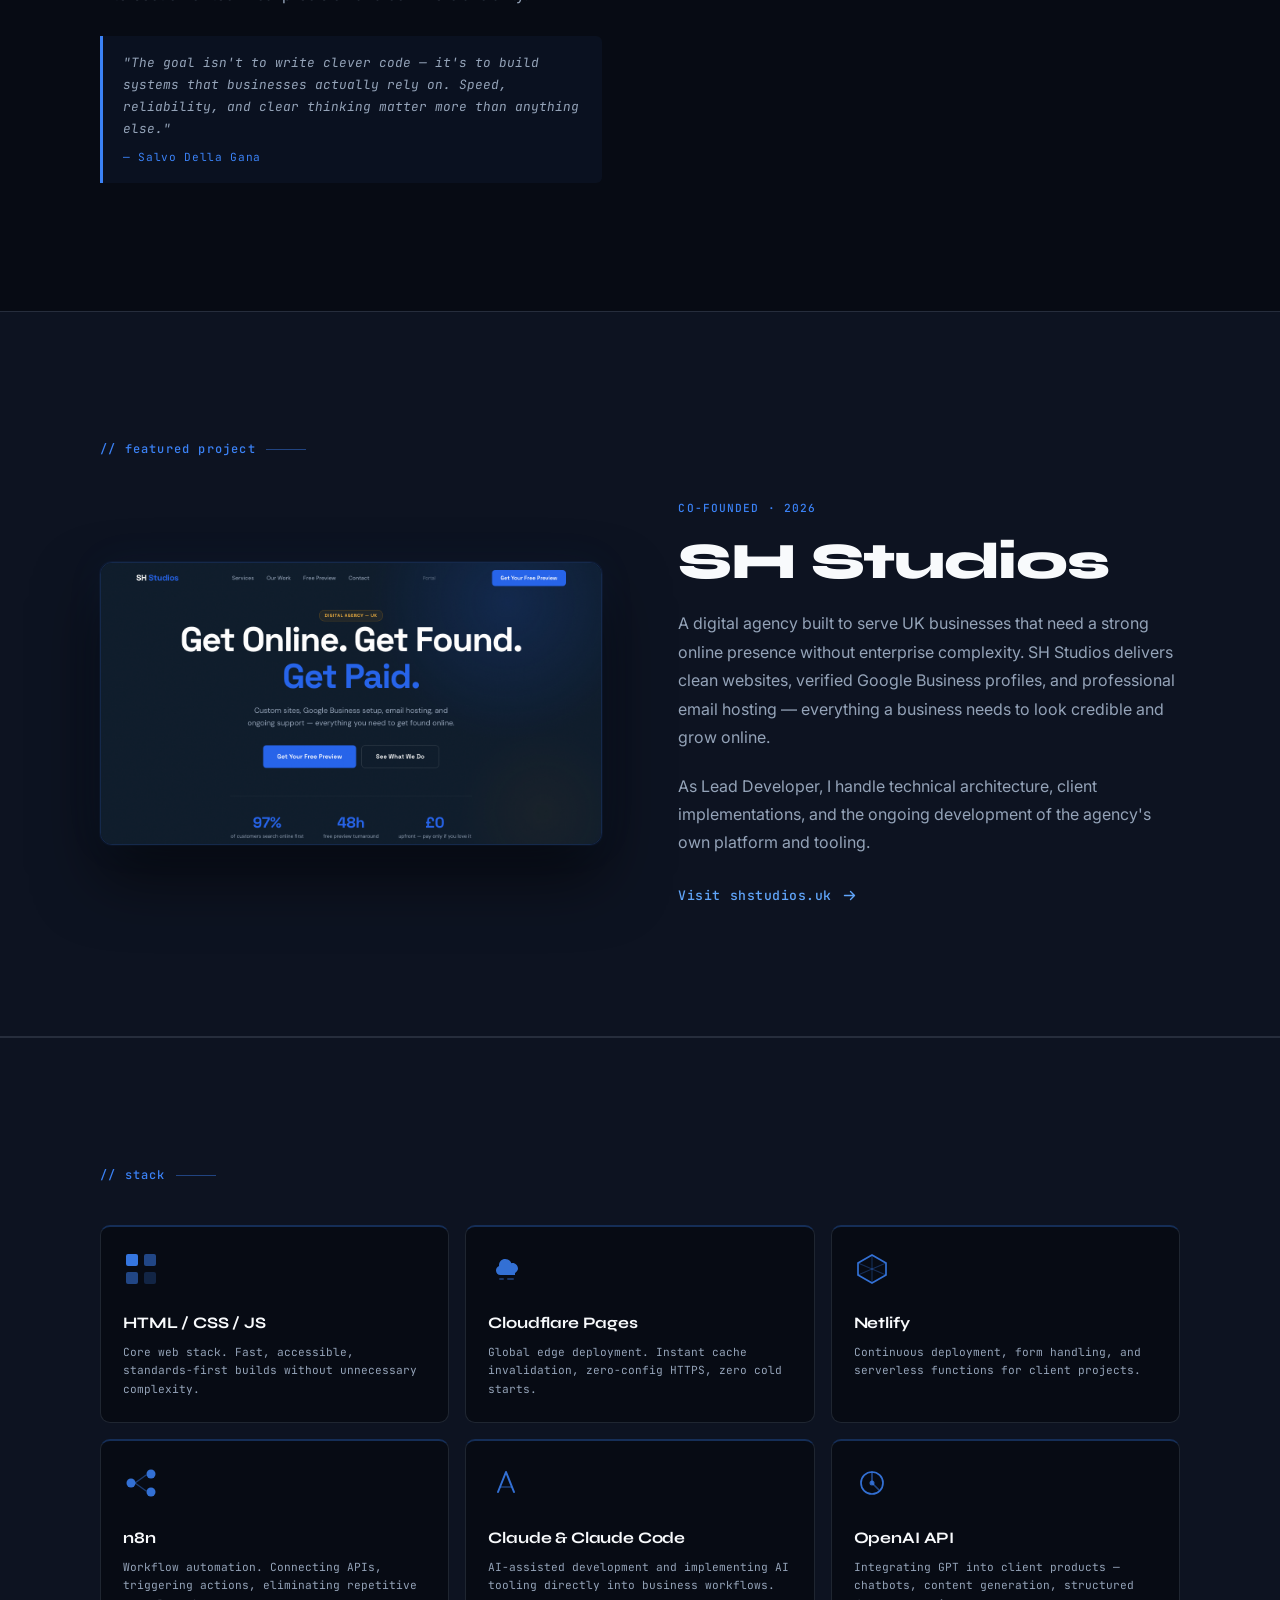
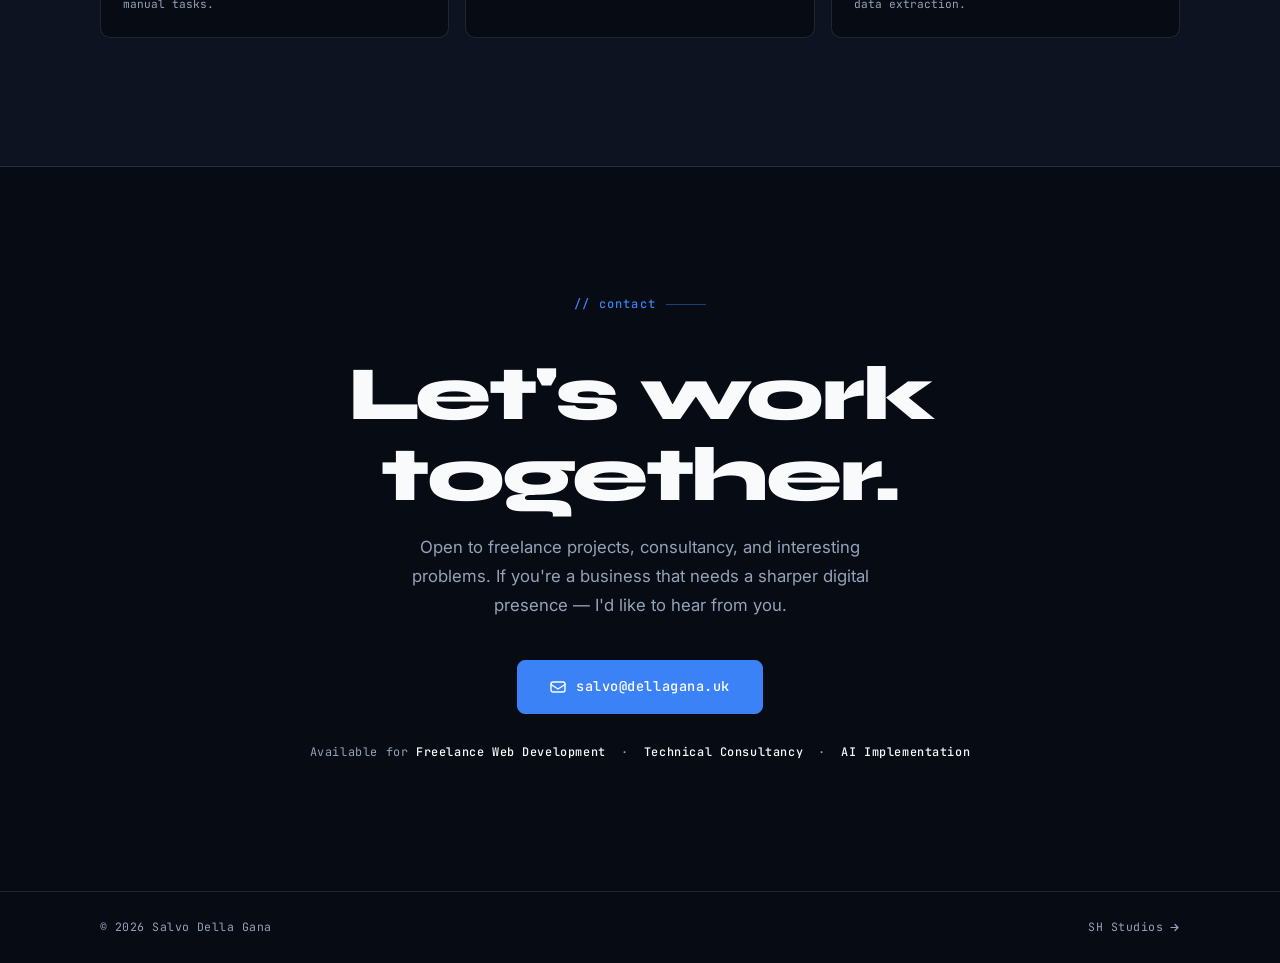
==== commit a4fe2047: "Add 6 visual improvements: grain texture, marquee, hero glow, screenshot pulse, stat counters, stack" ====
--- a/index.html
+++ b/index.html
@@ -126,6 +126,69 @@
     }
 
     /* =============================================
+       GRAIN TEXTURE OVERLAY
+    ============================================= */
+    body::after {
+      content: '';
+      position: fixed;
+      inset: 0;
+      pointer-events: none;
+      z-index: 9998;
+      opacity: 0.032;
+      background-image: url("data:image/svg+xml,%3Csvg viewBox='0 0 256 256' xmlns='http://www.w3.org/2000/svg'%3E%3Cfilter id='n'%3E%3CfeTurbulence type='fractalNoise' baseFrequency='0.85' numOctaves='4' stitchTiles='stitch'/%3E%3C/filter%3E%3Crect width='100%25' height='100%25' filter='url(%23n)'/%3E%3C/svg%3E");
+      background-size: 180px 180px;
+    }
+
+    /* =============================================
+       MARQUEE
+    ============================================= */
+    .marquee {
+      overflow: hidden;
+      border-top: 1px solid var(--border);
+      border-bottom: 1px solid var(--border);
+      padding: 14px 0;
+      background: var(--surface);
+    }
+
+    .marquee-track {
+      display: flex;
+      gap: 0;
+      width: max-content;
+      animation: marquee-scroll 28s linear infinite;
+    }
+
+    .marquee-track:hover { animation-play-state: paused; }
+
+    .marquee-item {
+      font-family: var(--font-mono);
+      font-size: 0.72rem;
+      font-weight: 500;
+      color: var(--text-secondary);
+      letter-spacing: 0.1em;
+      text-transform: uppercase;
+      padding: 0 2rem;
+      white-space: nowrap;
+      display: flex;
+      align-items: center;
+      gap: 2rem;
+    }
+
+    .marquee-item::after {
+      content: '·';
+      color: var(--accent-blue);
+      opacity: 0.6;
+    }
+
+    @keyframes marquee-scroll {
+      from { transform: translateX(0); }
+      to   { transform: translateX(-50%); }
+    }
+
+    @media (prefers-reduced-motion: reduce) {
+      .marquee-track { animation: none; }
+    }
+
+    /* =============================================
        LAYOUT
     ============================================= */
     .container {
@@ -482,6 +545,18 @@
       background: linear-gradient(to bottom, transparent, var(--text-secondary));
     }
 
+    .hero-bottom-glow {
+      position: absolute;
+      bottom: -1px;
+      left: 50%;
+      transform: translateX(-50%);
+      width: 70%;
+      height: 1px;
+      background: linear-gradient(90deg, transparent, rgba(59,130,246,0.5), transparent);
+      box-shadow: 0 0 60px 30px rgba(59,130,246,0.07);
+      pointer-events: none;
+    }
+
     @keyframes fade-up {
       from { opacity: 0; transform: translateY(18px); }
       to   { opacity: 1; transform: translateY(0); }
@@ -622,10 +697,17 @@
       position: relative;
       border-radius: 12px;
       overflow: hidden;
-      border: 1px solid var(--border);
+      border: 1px solid rgba(59,130,246,0.2);
       box-shadow:
         0 32px 64px rgba(0, 0, 0, 0.55),
-        0 0 0 1px rgba(59, 130, 246, 0.07);
+        0 0 0 1px rgba(59, 130, 246, 0.07),
+        0 0 40px rgba(59, 130, 246, 0.06);
+      animation: screenshot-pulse 4s ease-in-out infinite;
+    }
+
+    @keyframes screenshot-pulse {
+      0%, 100% { box-shadow: 0 32px 64px rgba(0,0,0,0.55), 0 0 0 1px rgba(59,130,246,0.07), 0 0 40px rgba(59,130,246,0.06); }
+      50%       { box-shadow: 0 32px 64px rgba(0,0,0,0.55), 0 0 0 1px rgba(59,130,246,0.22), 0 0 60px rgba(59,130,246,0.13); }
     }
 
     .featured-screenshot img {
@@ -817,17 +899,22 @@
     .stack-card {
       background: var(--bg);
       border: 1px solid var(--border);
+      border-top: 2px solid rgba(59, 130, 246, 0.3);
       border-radius: 10px;
       padding: 24px 22px;
       transition: border-color 0.22s ease,
+                  border-top-color 0.22s ease,
                   background 0.22s ease,
-                  transform 0.2s ease;
+                  transform 0.2s ease,
+                  box-shadow 0.22s ease;
     }
 
     .stack-card:hover {
       border-color: rgba(59, 130, 246, 0.42);
+      border-top-color: var(--accent-blue);
       background: rgba(59, 130, 246, 0.04);
-      transform: translateY(-2px);
+      transform: translateY(-3px);
+      box-shadow: 0 12px 32px rgba(59,130,246,0.08);
     }
 
     .stack-icon {
@@ -1042,7 +1129,31 @@
       <span class="hero-scroll-line"></span>
       Scroll &#8595;
     </div>
+
+    <div class="hero-bottom-glow" aria-hidden="true"></div>
   </section>
+
+  <!-- MARQUEE -->
+  <div class="marquee" aria-hidden="true">
+    <div class="marquee-track">
+      <span class="marquee-item">Web Development</span>
+      <span class="marquee-item">AI Integration</span>
+      <span class="marquee-item">Business Automation</span>
+      <span class="marquee-item">n8n Workflows</span>
+      <span class="marquee-item">Open to Work</span>
+      <span class="marquee-item">Cloudflare Pages</span>
+      <span class="marquee-item">SH Studios</span>
+      <span class="marquee-item">IT Consulting</span>
+      <span class="marquee-item">Web Development</span>
+      <span class="marquee-item">AI Integration</span>
+      <span class="marquee-item">Business Automation</span>
+      <span class="marquee-item">n8n Workflows</span>
+      <span class="marquee-item">Open to Work</span>
+      <span class="marquee-item">Cloudflare Pages</span>
+      <span class="marquee-item">SH Studios</span>
+      <span class="marquee-item">IT Consulting</span>
+    </div>
+  </div>
 
   <!-- =============================================
        ABOUT
@@ -1071,15 +1182,15 @@
         <div>
           <div class="stat-panel reveal">
             <div class="stat-item">
-              <div class="stat-number">11</div>
+              <div class="stat-number" data-count="11">0</div>
               <div class="stat-label">GCSEs</div>
             </div>
             <div class="stat-item">
-              <div class="stat-number">16</div>
+              <div class="stat-number" data-count="16">0</div>
               <div class="stat-label">Age Founded</div>
             </div>
             <div class="stat-item">
-              <div class="stat-number">2026</div>
+              <div class="stat-number" data-count="2026">0</div>
               <div class="stat-label">Year Founded</div>
             </div>
             <div class="stat-item">
@@ -1536,6 +1647,35 @@
         }
       })();
 
+      // Stat counters
+      (function initCounters() {
+        var counters = document.querySelectorAll('.stat-number[data-count]');
+        if (!counters.length) return;
+        var counterObserver = new IntersectionObserver(function(entries) {
+          entries.forEach(function(entry) {
+            if (!entry.isIntersecting) return;
+            var el = entry.target;
+            var target = parseInt(el.getAttribute('data-count'), 10);
+            var duration = target > 100 ? 1400 : 900;
+            var start = null;
+            function step(ts) {
+              if (!start) start = ts;
+              var progress = Math.min((ts - start) / duration, 1);
+              var eased = 1 - Math.pow(1 - progress, 3);
+              el.textContent = Math.floor(eased * target);
+              if (progress < 1) {
+                requestAnimationFrame(step);
+              } else {
+                el.textContent = target;
+              }
+            }
+            requestAnimationFrame(step);
+            counterObserver.unobserve(el);
+          });
+        }, { threshold: 0.5 });
+        counters.forEach(function(el) { counterObserver.observe(el); });
+      })();
+
     })();
   </script>
 </body>
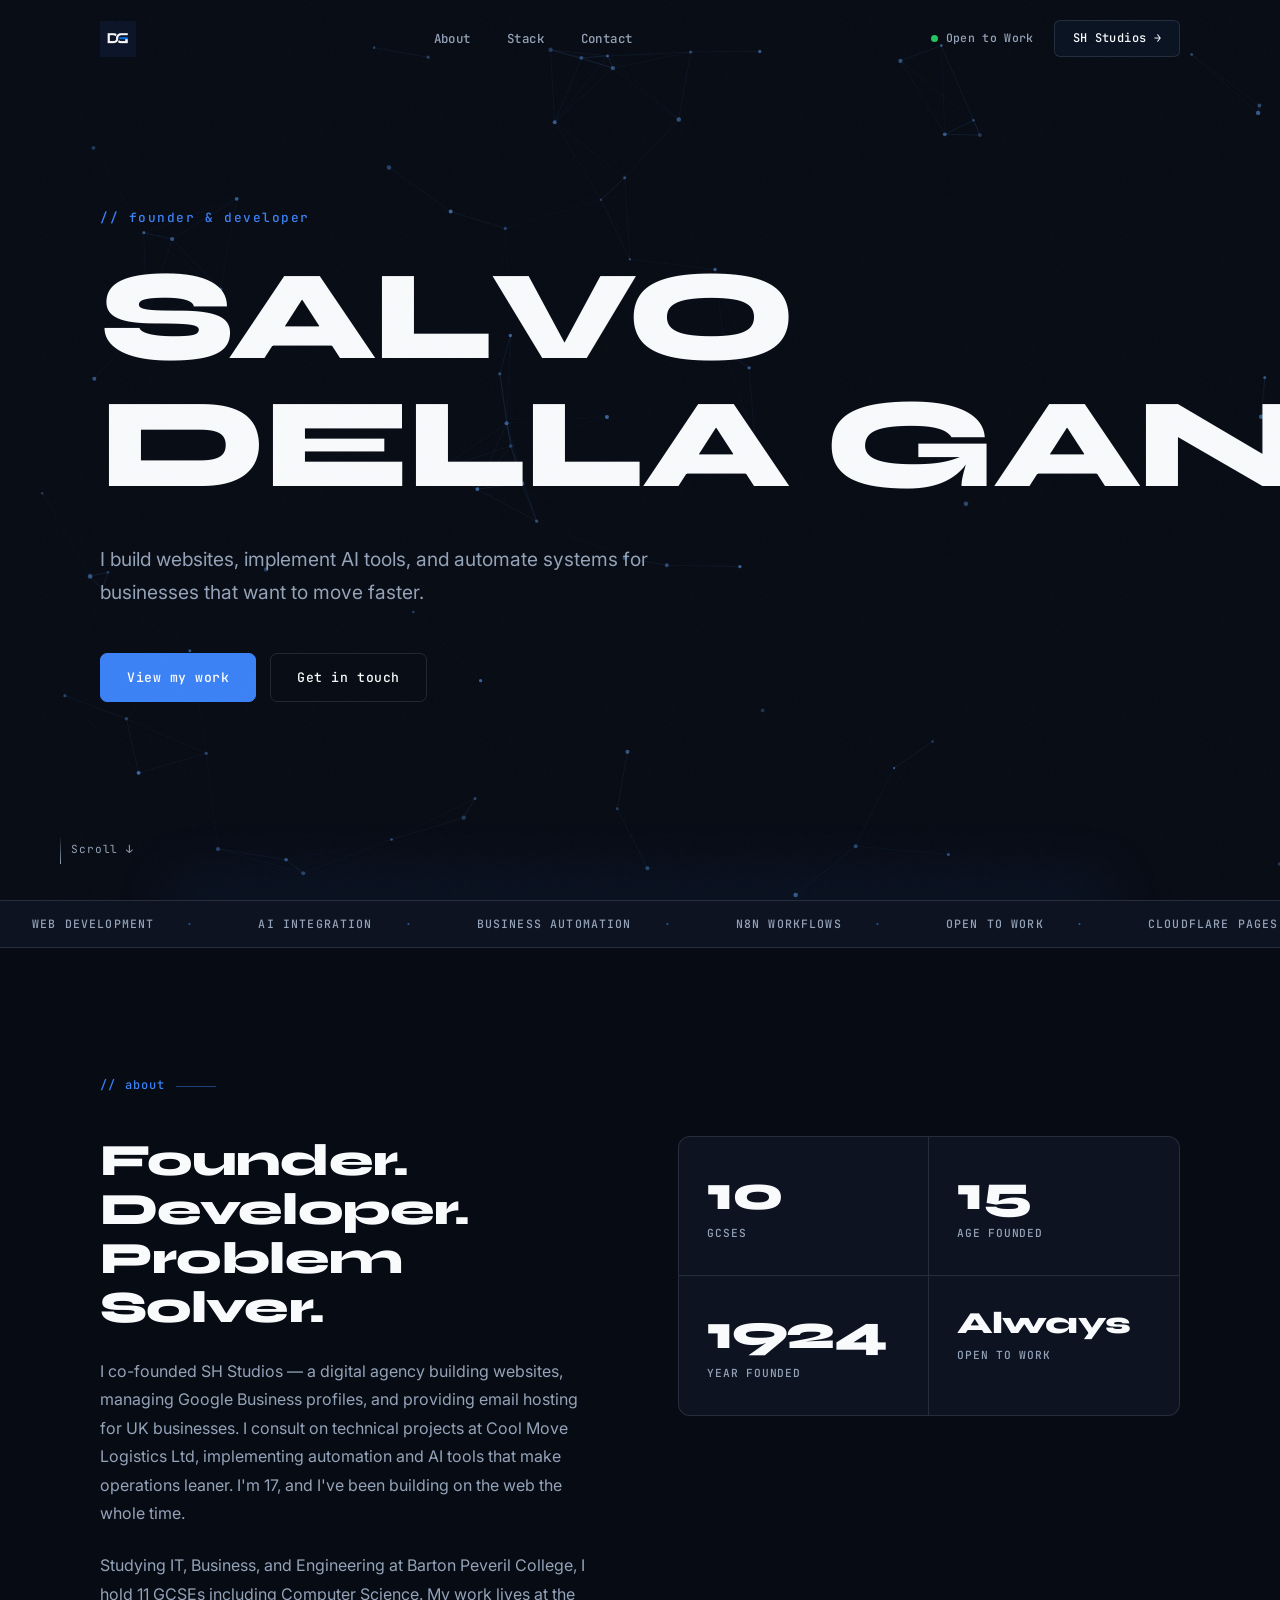
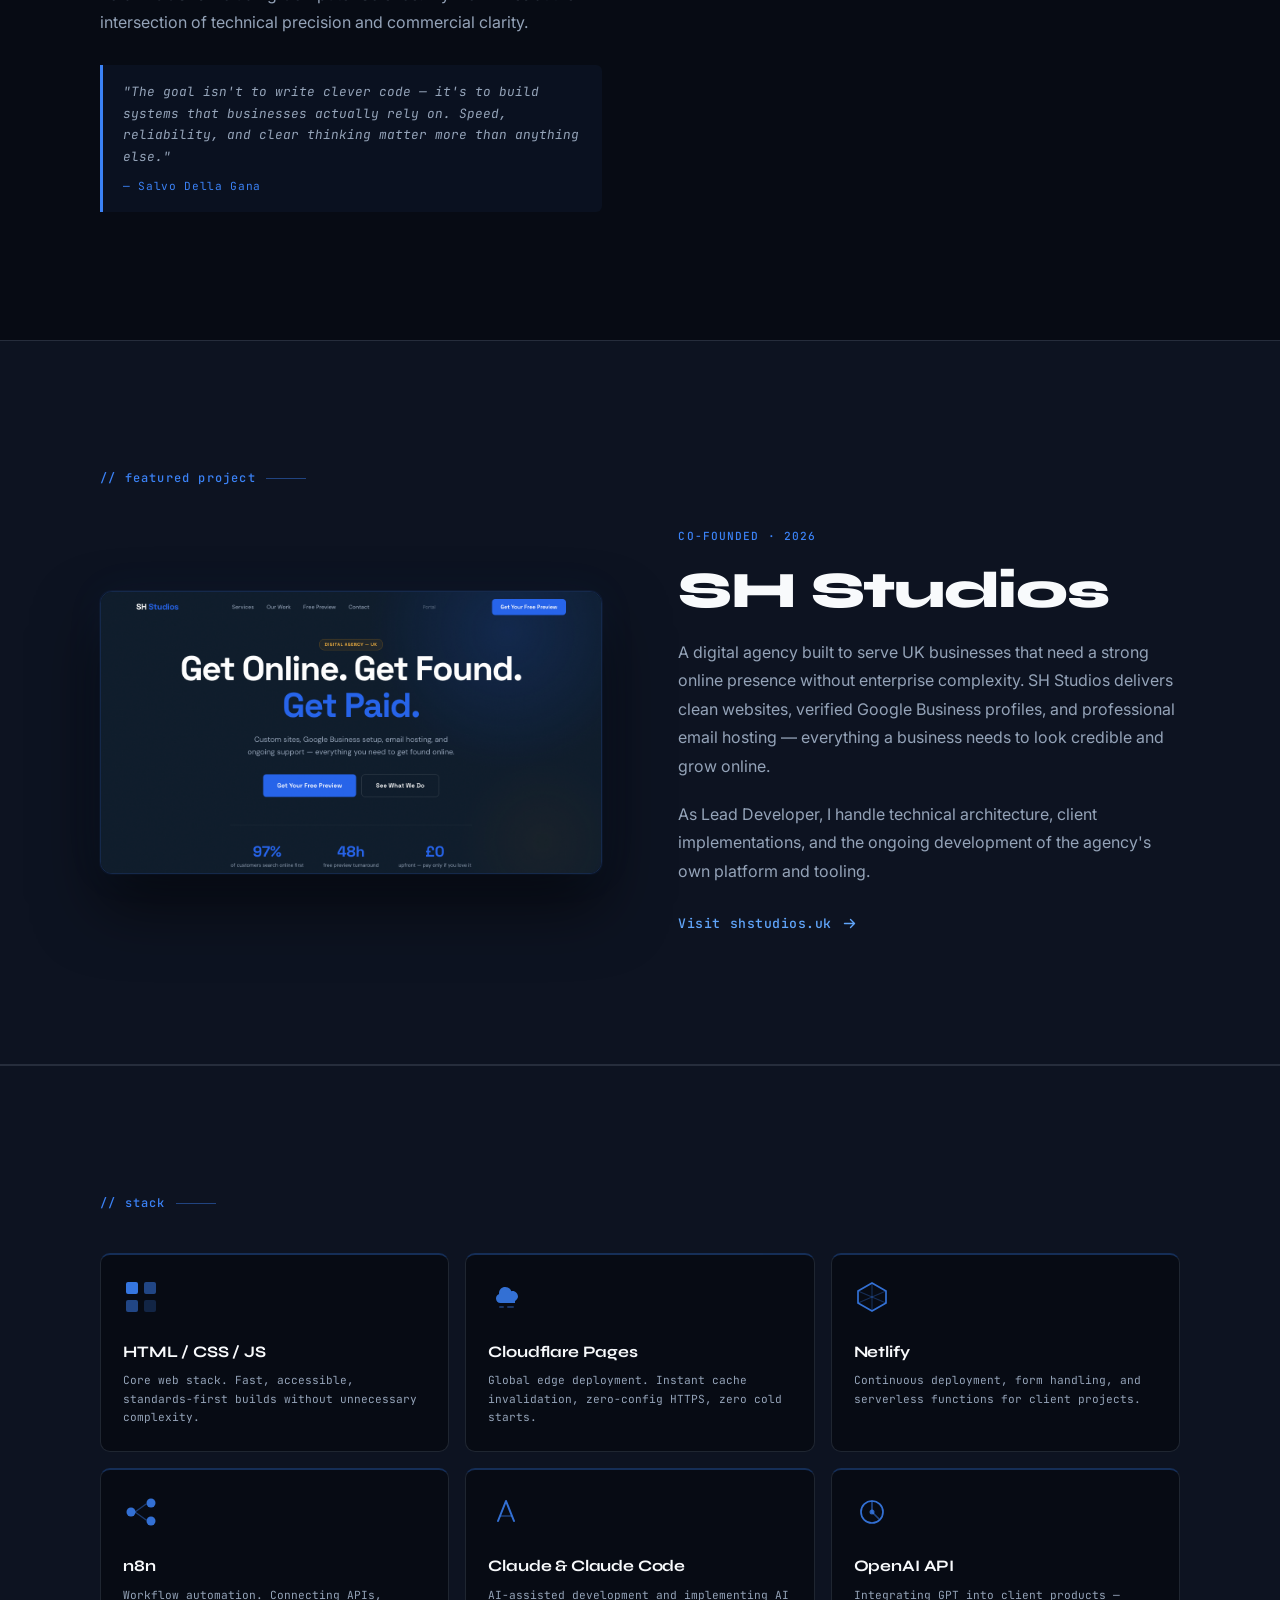
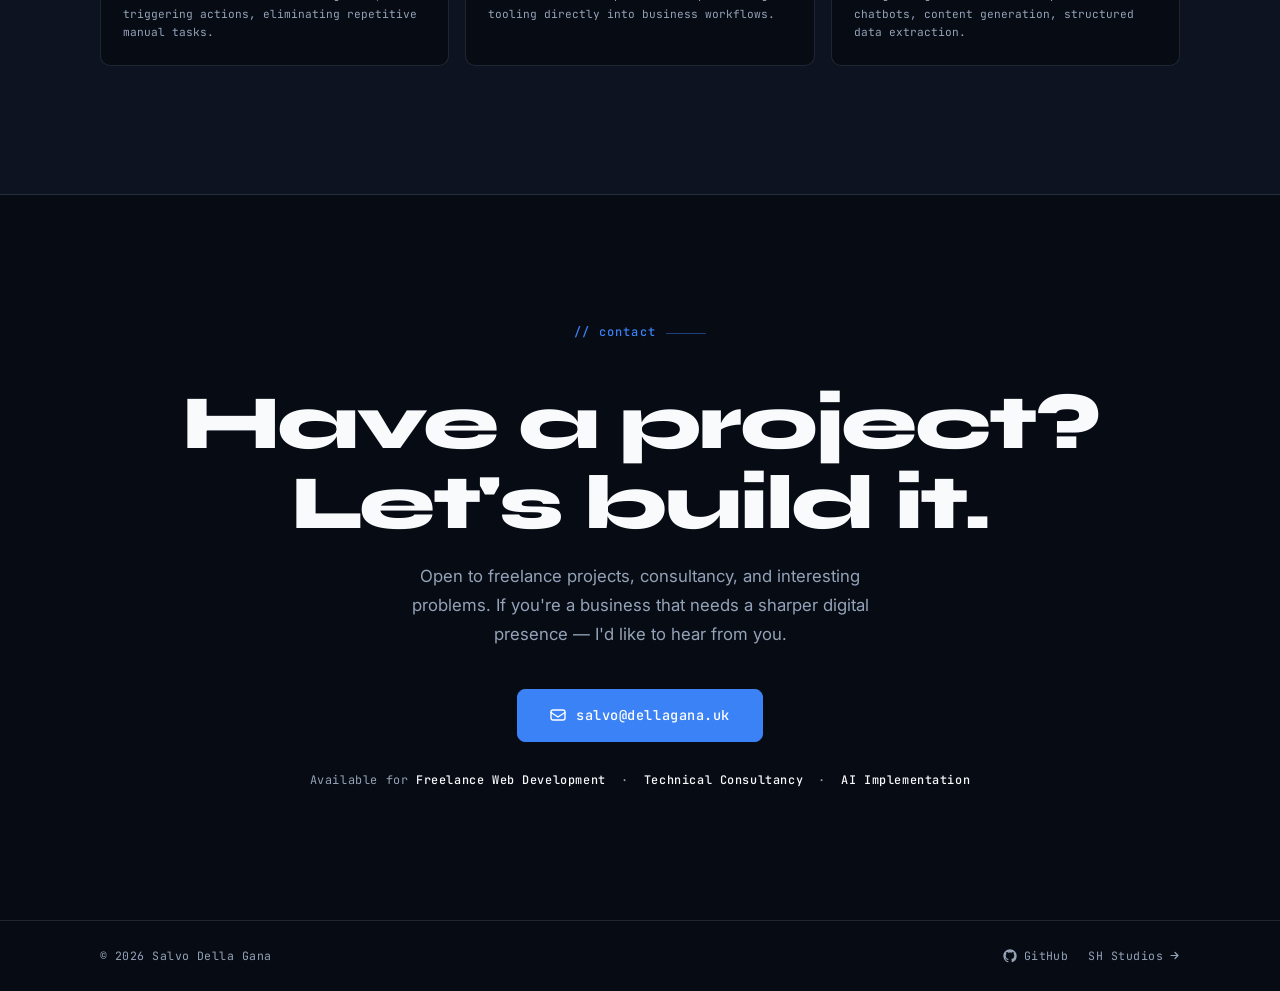
==== commit 79e49ea8: "Fix audit issues: remove duplicate mousemove, pause canvas on tab hide, focus-visible styles, fix AR" ====
--- a/index.html
+++ b/index.html
@@ -7,7 +7,6 @@
 
   <!-- SEO -->
   <meta name="description" content="Salvo Della Gana — Co-Founder &amp; Lead Developer of SH Studios. Building websites, AI tools, and automated systems for businesses." />
-  <meta name="keywords" content="Salvo Della Gana, SH Studios, web developer, founder, UK, Claude Code, AI automation" />
   <meta name="author" content="Salvo Della Gana" />
   <meta name="robots" content="index, follow" />
   <link rel="canonical" href="https://dellagana.uk/" />
@@ -466,7 +465,7 @@
       line-height: 1.7;
       margin-bottom: 44px;
       opacity: 0;
-      animation: fade-up 0.55s cubic-bezier(0.16, 1, 0.3, 1) 1.9s forwards;
+      animation: fade-up 0.55s cubic-bezier(0.16, 1, 0.3, 1) 1.2s forwards;
     }
 
     .hero-actions {
@@ -520,6 +519,13 @@
       border-color: rgba(148, 163, 184, 0.4);
       background: rgba(248, 250, 252, 0.04);
       transform: translateY(-1px);
+    }
+
+    a:focus-visible,
+    button:focus-visible {
+      outline: 2px solid var(--accent-blue);
+      outline-offset: 3px;
+      border-radius: 3px;
     }
 
     .hero-scroll {
@@ -1087,10 +1093,10 @@
           <img src="/logo.png" alt="DG" />
         </a>
 
-        <div class="nav-links" role="list">
-          <a href="#about" role="listitem">About</a>
-          <a href="#stack" role="listitem">Stack</a>
-          <a href="#contact" role="listitem">Contact</a>
+        <div class="nav-links">
+          <a href="#about">About</a>
+          <a href="#stack">Stack</a>
+          <a href="#contact">Contact</a>
         </div>
 
         <div class="nav-right">
@@ -1168,7 +1174,7 @@
             Founder.<br>Developer.<br>Problem Solver.
           </h2>
           <p class="about-bio reveal">
-            I'm Salvo — 17 years old and co-founding companies. I co-founded SH Studios, a digital agency building websites, managing Google Business profiles, and providing email hosting for UK businesses. I also consult on technical projects at Cool Move Logistics Ltd, implementing automation and AI tools that make operations leaner.
+            I co-founded SH Studios — a digital agency building websites, managing Google Business profiles, and providing email hosting for UK businesses. I consult on technical projects at Cool Move Logistics Ltd, implementing automation and AI tools that make operations leaner. I'm 17, and I've been building on the web the whole time.
           </p>
           <p class="about-bio reveal">
             Studying IT, Business, and Engineering at Barton Peveril College, I hold 11 GCSEs including Computer Science. My work lives at the intersection of technical precision and commercial clarity.
@@ -1319,7 +1325,7 @@
   <section id="contact" aria-labelledby="contact-heading">
     <div class="container">
       <p class="section-label contact-section-label reveal">// contact</p>
-      <h2 id="contact-heading" class="contact-headline reveal">Let's work<br>together.</h2>
+      <h2 id="contact-heading" class="contact-headline reveal">Have a project?<br>Let's build it.</h2>
       <p class="contact-sub reveal">
         Open to freelance projects, consultancy, and interesting problems. If you're a business that needs a sharper digital presence — I'd like to hear from you.
       </p>
@@ -1349,12 +1355,18 @@
     <div class="container">
       <div class="footer-inner">
         <span class="footer-copy">&#169; 2026 Salvo Della Gana</span>
-        <a href="https://shstudios.uk" target="_blank" rel="noopener" class="footer-link">
-          SH Studios
-          <svg width="11" height="11" viewBox="0 0 11 11" fill="none" aria-hidden="true">
-            <path d="M2 5.5H9M9 5.5L6 2.5M9 5.5L6 8.5" stroke="currentColor" stroke-width="1.2" stroke-linecap="round" stroke-linejoin="round"/>
-          </svg>
-        </a>
+        <div style="display:flex;align-items:center;gap:20px;">
+          <a href="https://github.com/salvodellagana33-lab" target="_blank" rel="noopener" class="footer-link" aria-label="GitHub">
+            <svg width="16" height="16" viewBox="0 0 24 24" fill="currentColor" aria-hidden="true"><path d="M12 2C6.477 2 2 6.484 2 12.017c0 4.425 2.865 8.18 6.839 9.504.5.092.682-.217.682-.483 0-.237-.008-.868-.013-1.703-2.782.605-3.369-1.343-3.369-1.343-.454-1.158-1.11-1.466-1.11-1.466-.908-.62.069-.608.069-.608 1.003.07 1.531 1.032 1.531 1.032.892 1.53 2.341 1.088 2.91.832.092-.647.35-1.088.636-1.338-2.22-.253-4.555-1.113-4.555-4.951 0-1.093.39-1.988 1.029-2.688-.103-.253-.446-1.272.098-2.65 0 0 .84-.27 2.75 1.026A9.564 9.564 0 0112 6.844c.85.004 1.705.115 2.504.337 1.909-1.296 2.747-1.027 2.747-1.027.546 1.379.202 2.398.1 2.651.64.7 1.028 1.595 1.028 2.688 0 3.848-2.339 4.695-4.566 4.943.359.309.678.92.678 1.855 0 1.338-.012 2.419-.012 2.747 0 .268.18.58.688.482A10.019 10.019 0 0022 12.017C22 6.484 17.522 2 12 2z"/></svg>
+            GitHub
+          </a>
+          <a href="https://shstudios.uk" target="_blank" rel="noopener" class="footer-link">
+            SH Studios
+            <svg width="11" height="11" viewBox="0 0 11 11" fill="none" aria-hidden="true">
+              <path d="M2 5.5H9M9 5.5L6 2.5M9 5.5L6 8.5" stroke="currentColor" stroke-width="1.2" stroke-linecap="round" stroke-linejoin="round"/>
+            </svg>
+          </a>
+        </div>
       </div>
     </div>
   </footer>
@@ -1428,23 +1440,16 @@
           }
         }
 
-        canvas.addEventListener('mousemove', function (e) {
-          var rect = canvas.getBoundingClientRect();
-          mouse.x = e.clientX - rect.left;
-          mouse.y = e.clientY - rect.top;
-        }, { passive: true });
-
-        window.addEventListener('mouseleave', function () {
-          mouse.x = null;
-          mouse.y = null;
-        });
-
-        /* Also track on the window so cursor works across full viewport */
         window.addEventListener('mousemove', function (e) {
           var rect = canvas.getBoundingClientRect();
           mouse.x = e.clientX - rect.left;
           mouse.y = e.clientY - rect.top;
         }, { passive: true });
+
+        window.addEventListener('mouseleave', function () {
+          mouse.x = null;
+          mouse.y = null;
+        });
 
         function tick() {
           ctx.clearRect(0, 0, W, H);
@@ -1517,8 +1522,17 @@
             ctx.fill();
           }
 
-          requestAnimationFrame(tick);
+          rafId = requestAnimationFrame(tick);
         }
+
+        var rafId;
+        document.addEventListener('visibilitychange', function () {
+          if (document.hidden) {
+            cancelAnimationFrame(rafId);
+          } else if (!prefersReducedMotion) {
+            rafId = requestAnimationFrame(tick);
+          }
+        });
 
         window.addEventListener('resize', function () {
           resize();
@@ -1537,7 +1551,7 @@
             ctx.fill();
           }
         } else {
-          requestAnimationFrame(tick);
+          rafId = requestAnimationFrame(tick);
         }
       })();
 
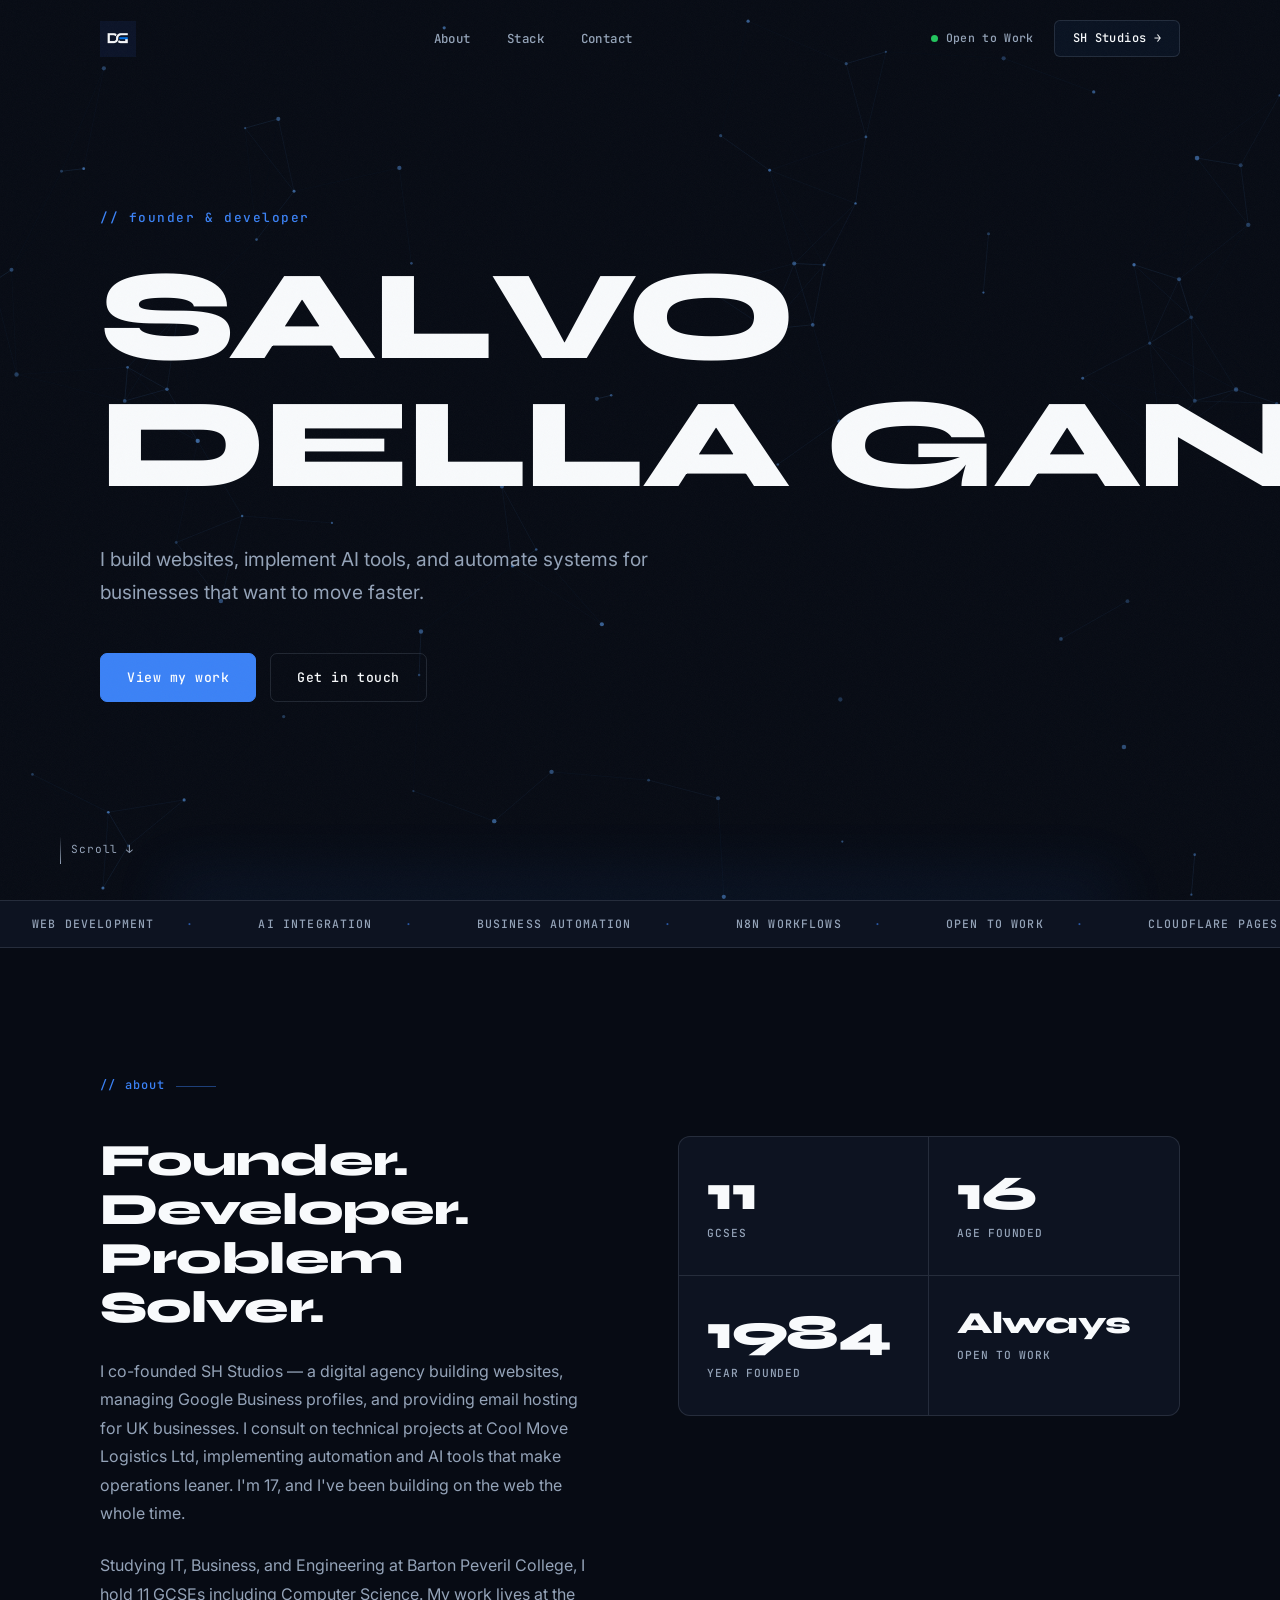
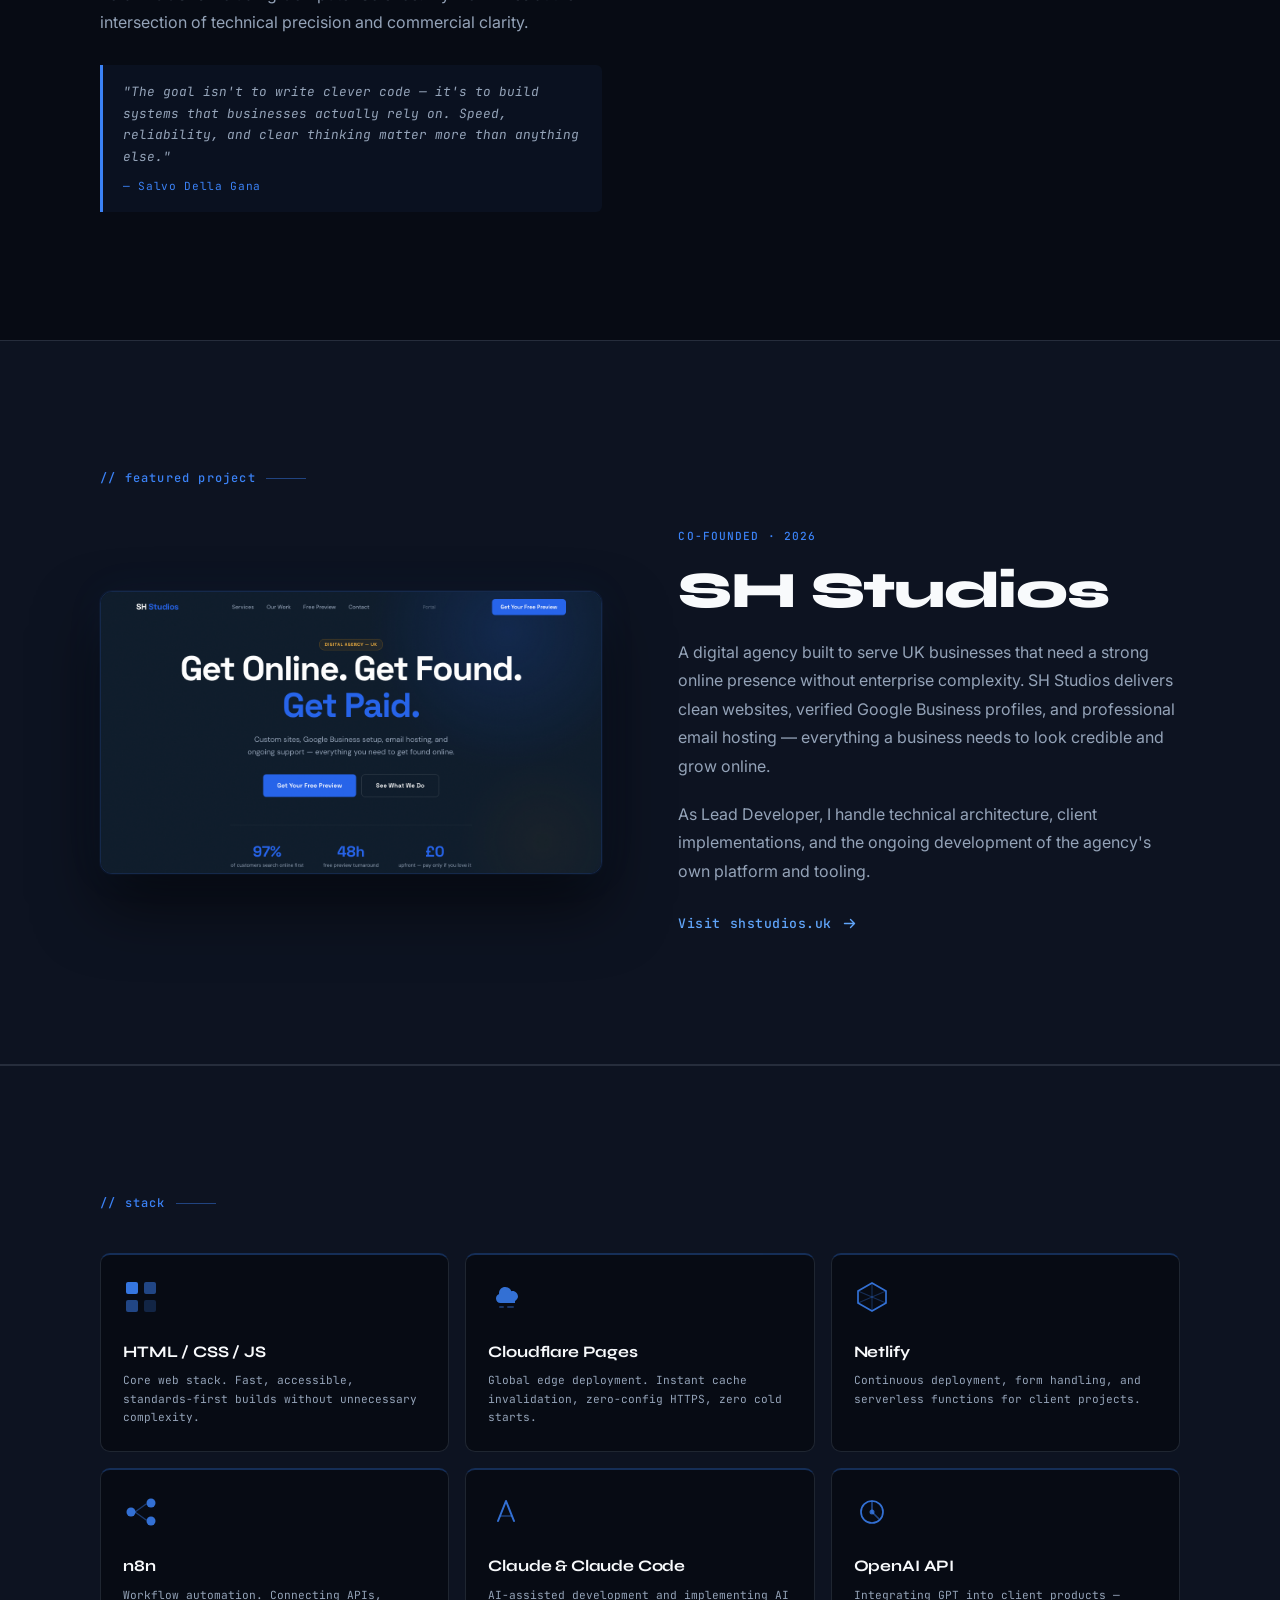
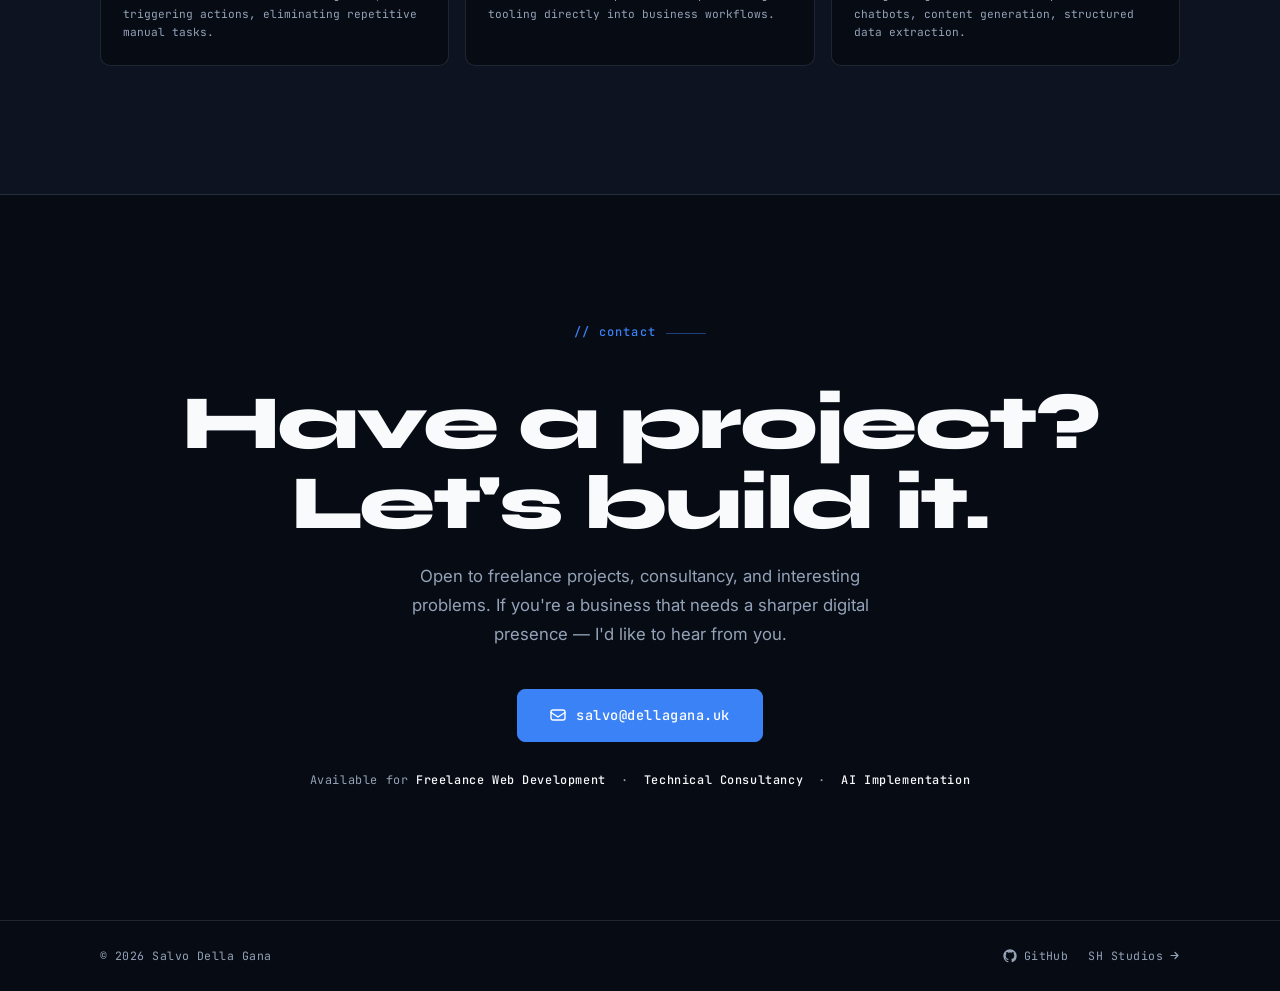
==== commit aded5839: "Fix last character clipping on hero name" ====
--- a/index.html
+++ b/index.html
@@ -456,6 +456,7 @@
       margin-bottom: 28px;
       white-space: pre-line;
       min-height: 2.05em; /* prevent layout jump during scramble */
+      padding-right: 0.05em; /* prevent last char clipping from letter-spacing */
     }
 
     .hero-sub {
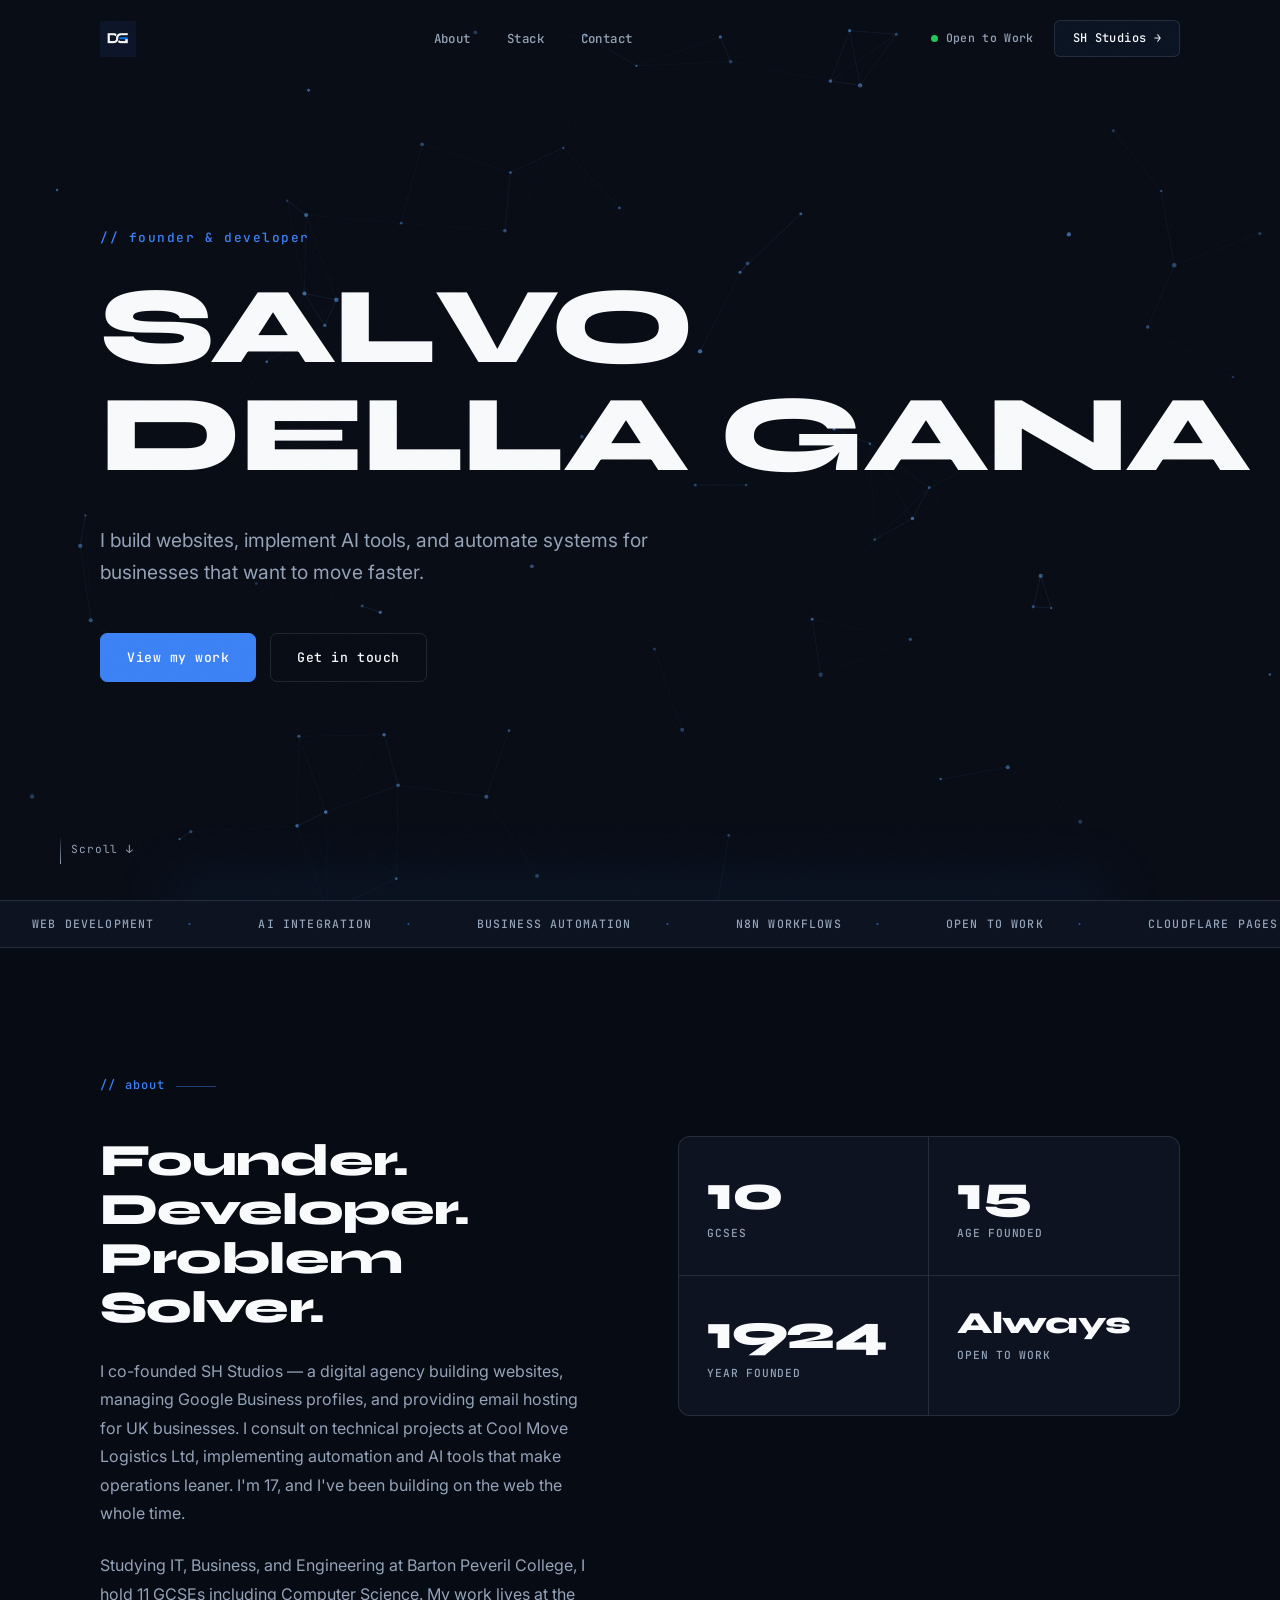
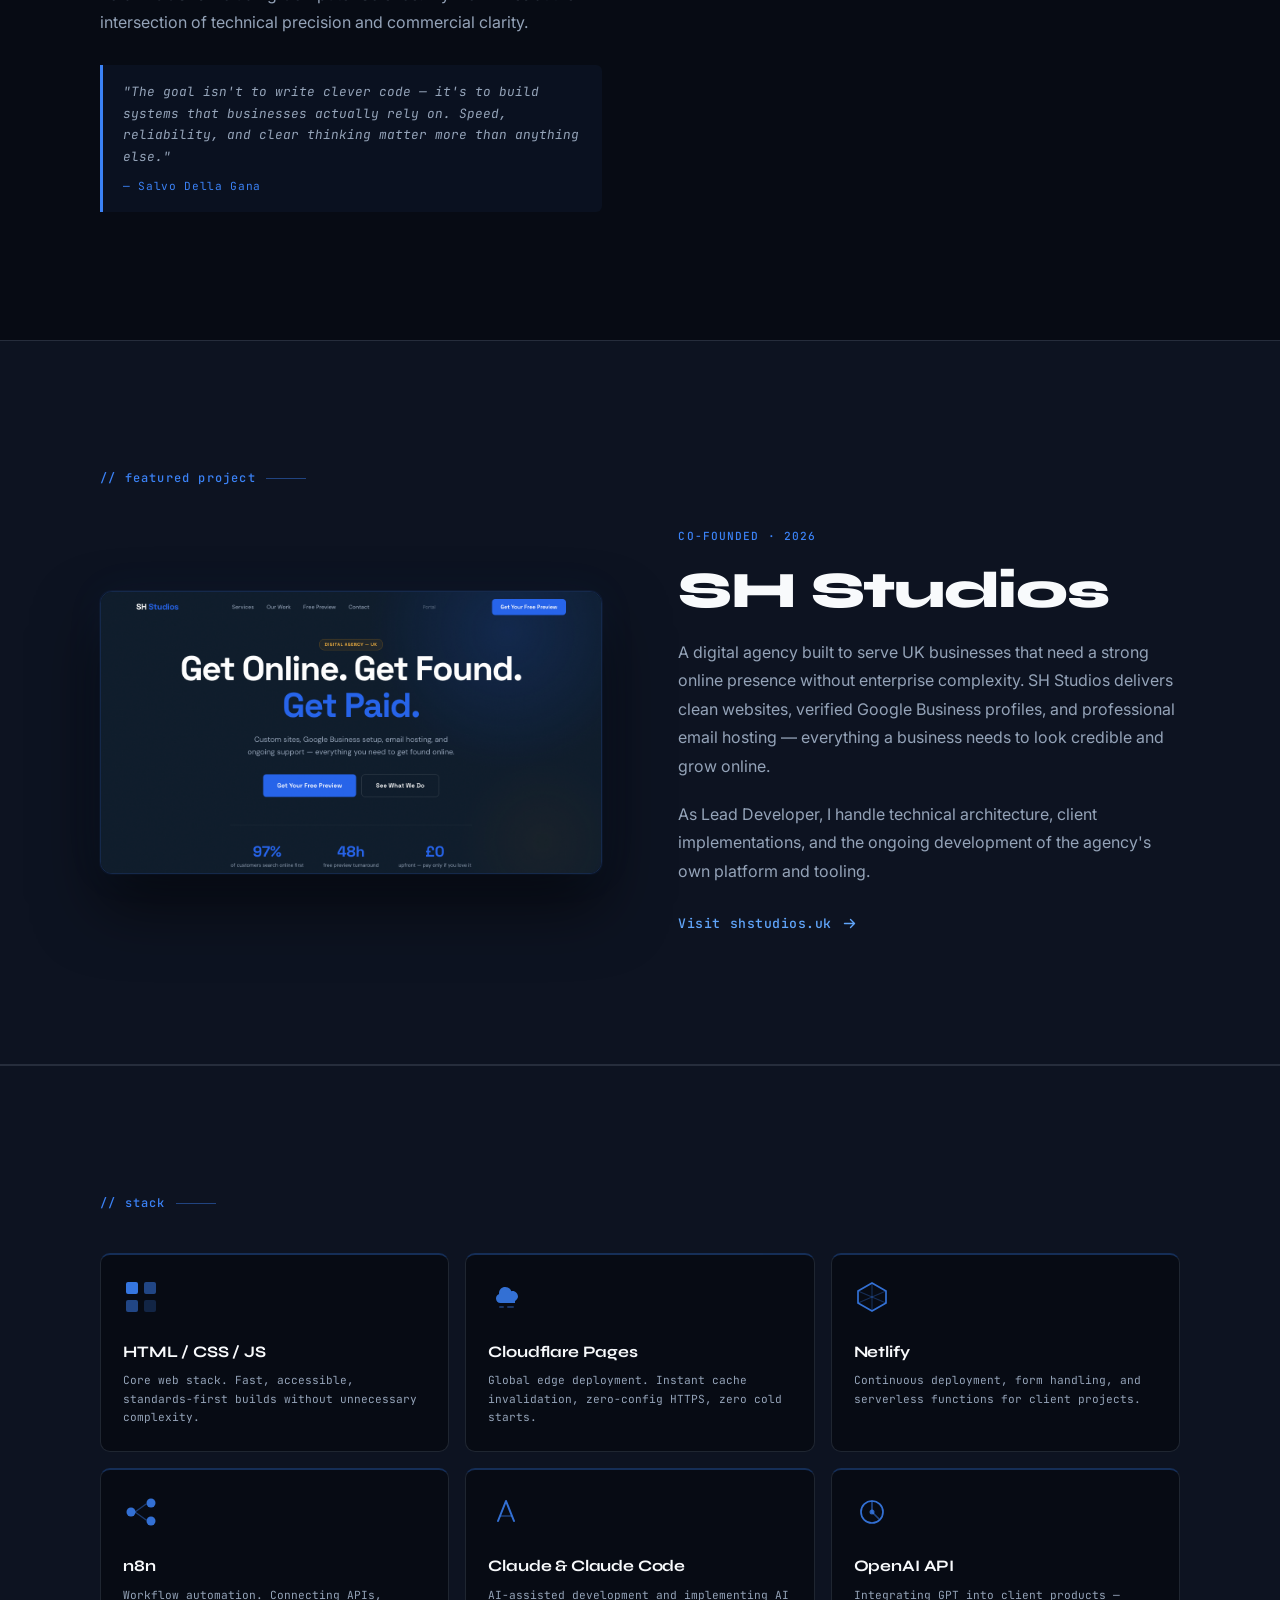
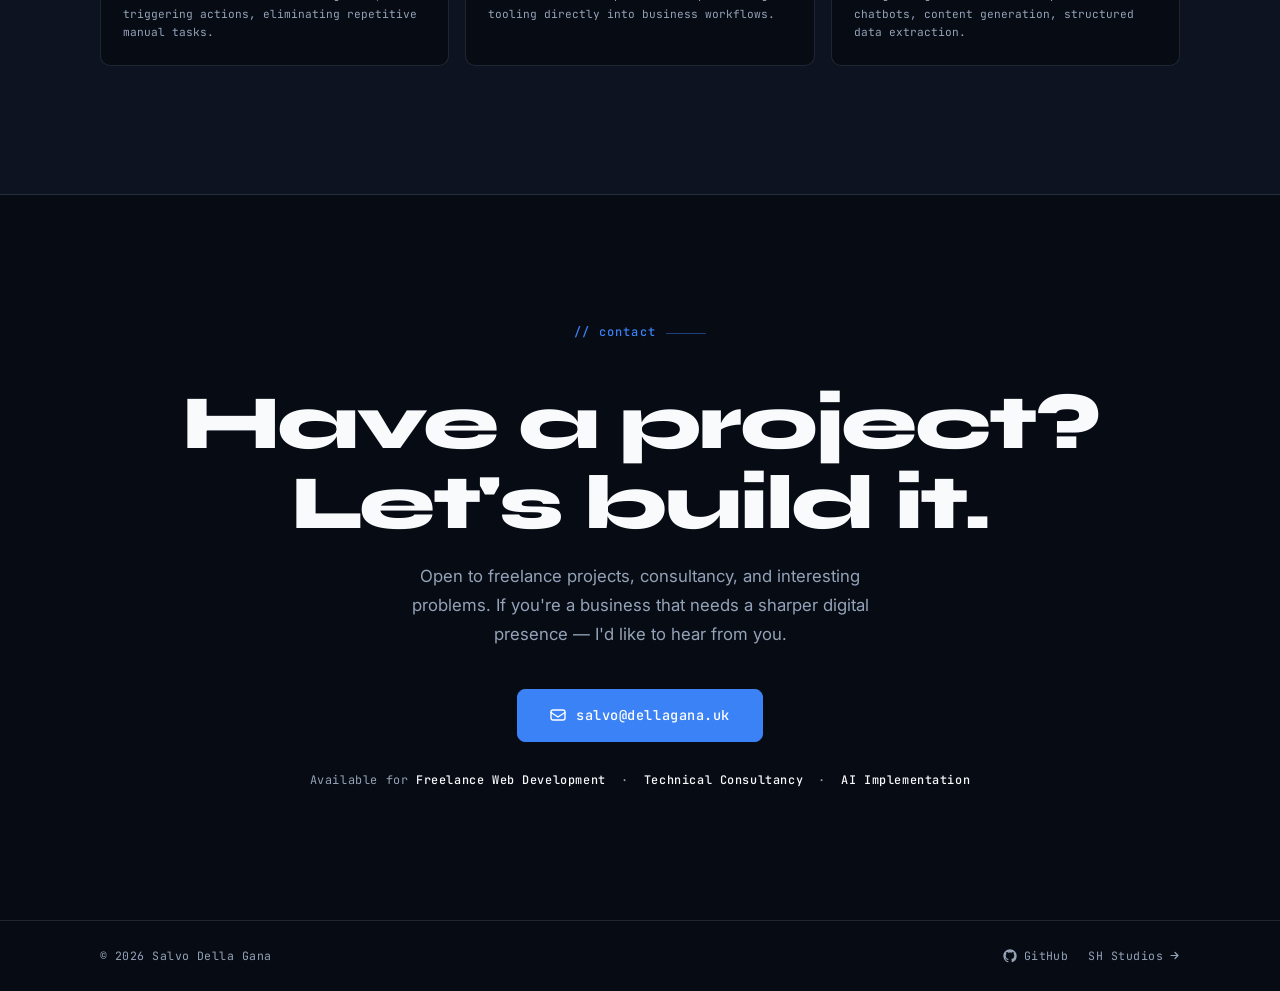
==== commit 591c6118: "Fix hero name clipping: reduce max font size, ease letter-spacing" ====
--- a/index.html
+++ b/index.html
@@ -449,14 +449,14 @@
     .hero-name {
       font-family: var(--font-heading);
       font-weight: 800;
-      font-size: clamp(2.6rem, 10vw, 8rem);
+      font-size: clamp(2.6rem, 8.5vw, 7rem);
       line-height: 1.0;
-      letter-spacing: -0.025em;
+      letter-spacing: -0.02em;
       color: var(--text-primary);
       margin-bottom: 28px;
       white-space: pre-line;
       min-height: 2.05em; /* prevent layout jump during scramble */
-      padding-right: 0.05em; /* prevent last char clipping from letter-spacing */
+      overflow: visible;
     }
 
     .hero-sub {
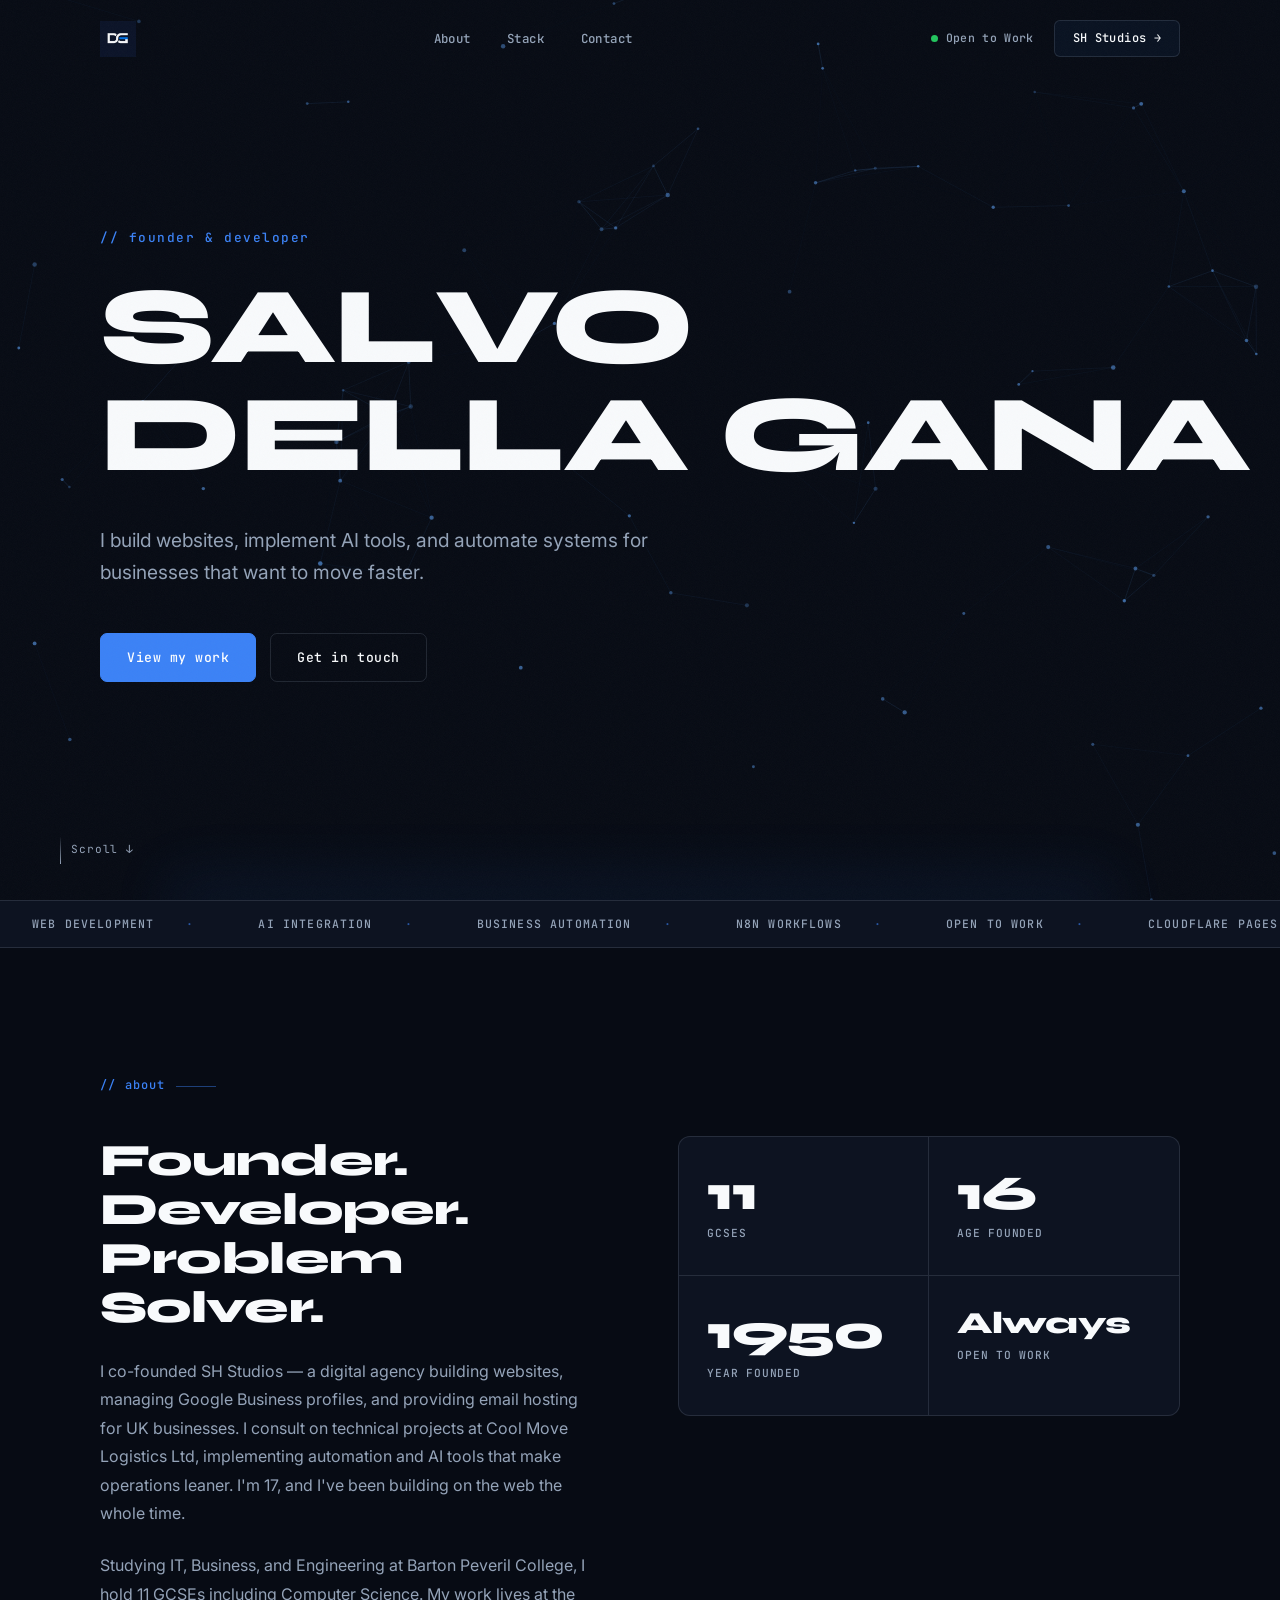
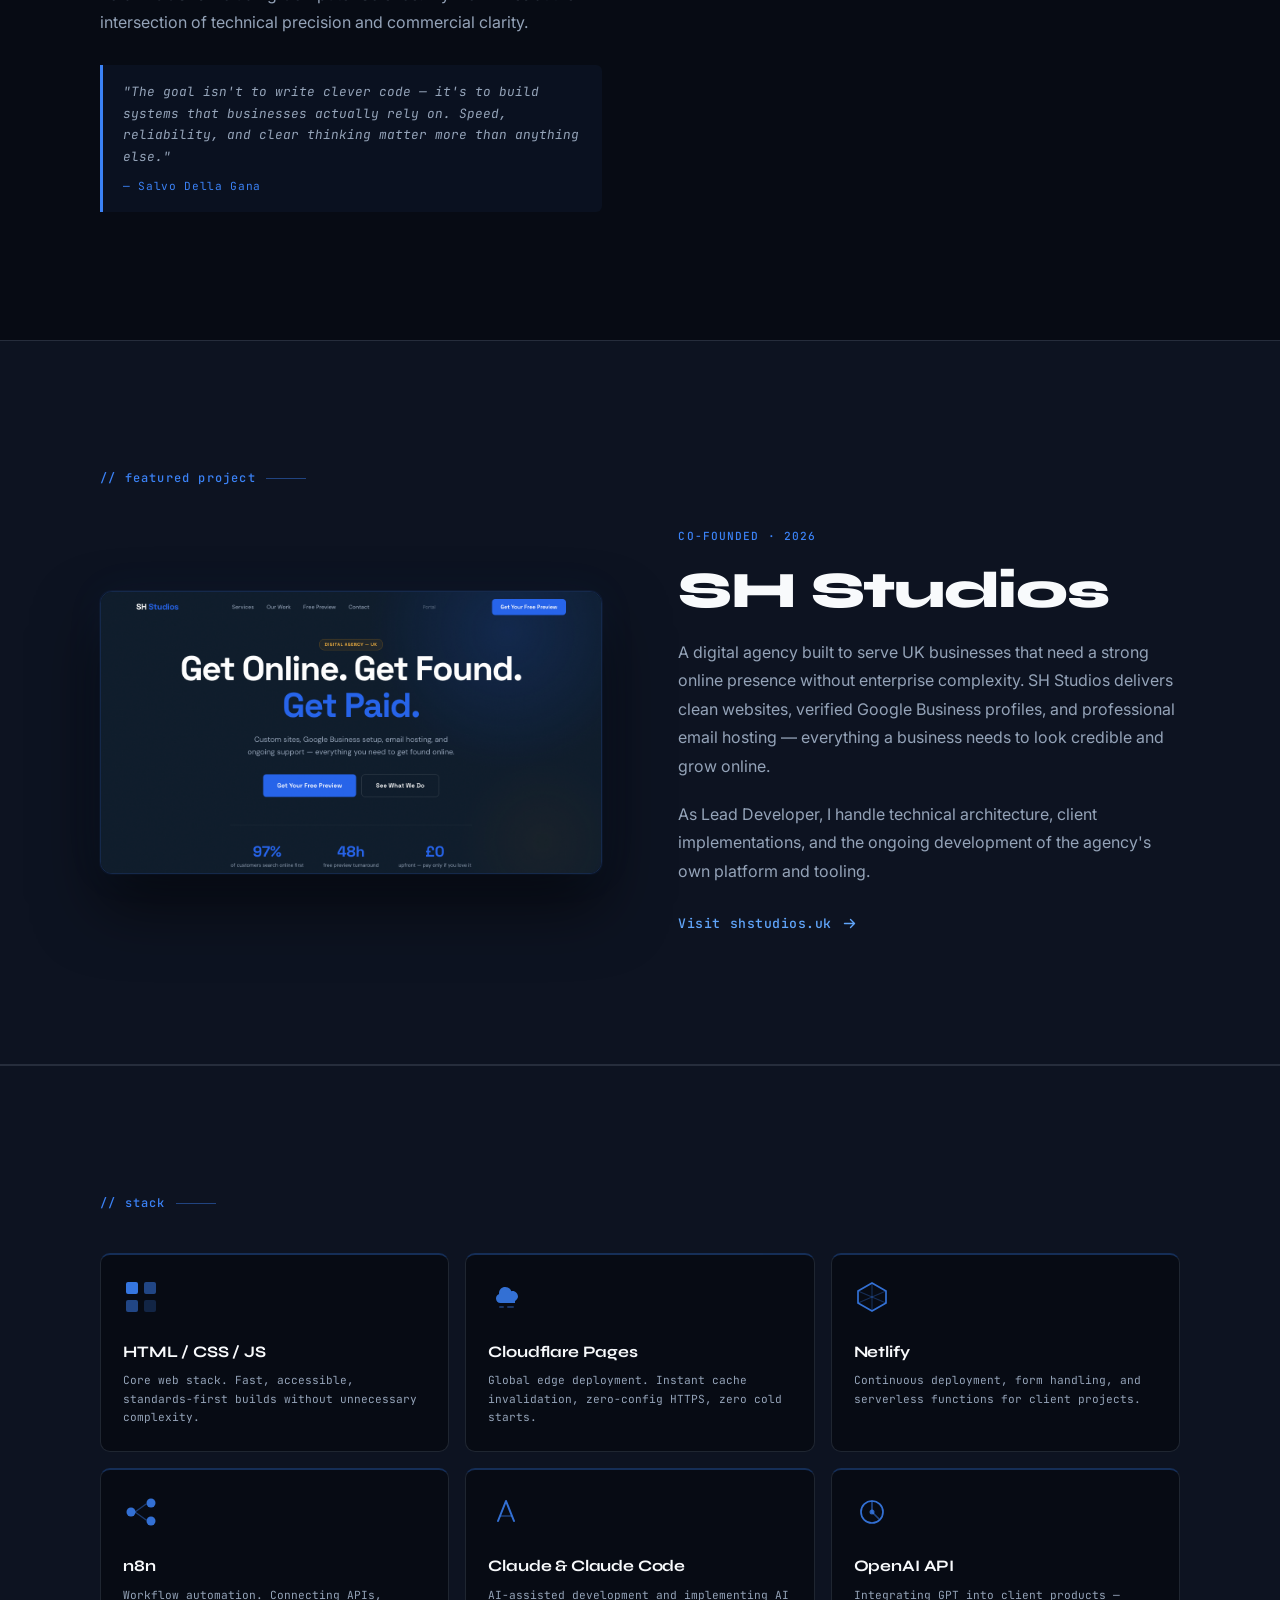
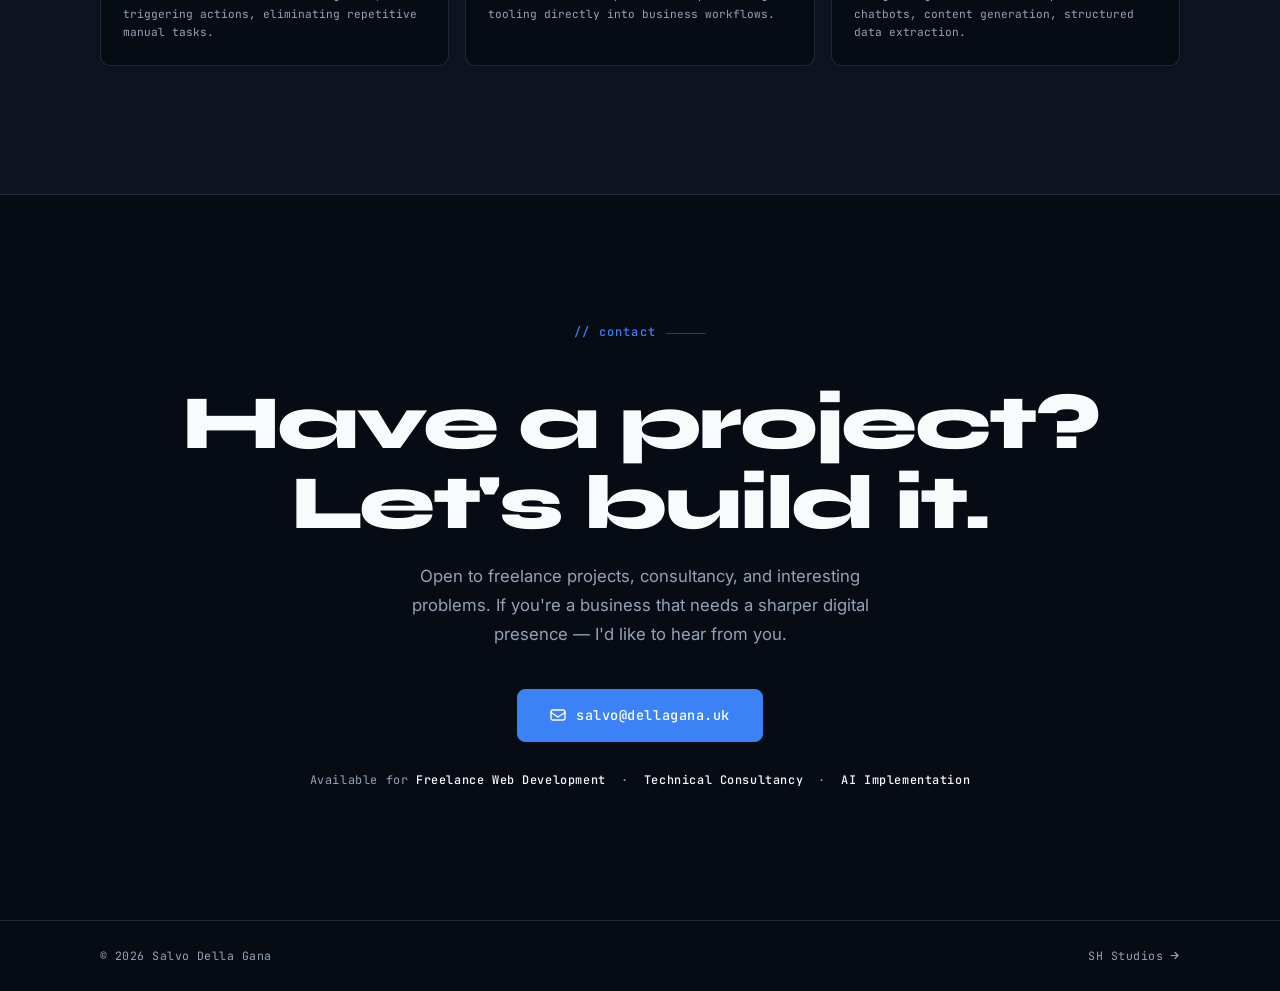
==== commit 5b1b2416: "Remove GitHub link from footer" ====
--- a/index.html
+++ b/index.html
@@ -1356,18 +1356,12 @@
     <div class="container">
       <div class="footer-inner">
         <span class="footer-copy">&#169; 2026 Salvo Della Gana</span>
-        <div style="display:flex;align-items:center;gap:20px;">
-          <a href="https://github.com/salvodellagana33-lab" target="_blank" rel="noopener" class="footer-link" aria-label="GitHub">
-            <svg width="16" height="16" viewBox="0 0 24 24" fill="currentColor" aria-hidden="true"><path d="M12 2C6.477 2 2 6.484 2 12.017c0 4.425 2.865 8.18 6.839 9.504.5.092.682-.217.682-.483 0-.237-.008-.868-.013-1.703-2.782.605-3.369-1.343-3.369-1.343-.454-1.158-1.11-1.466-1.11-1.466-.908-.62.069-.608.069-.608 1.003.07 1.531 1.032 1.531 1.032.892 1.53 2.341 1.088 2.91.832.092-.647.35-1.088.636-1.338-2.22-.253-4.555-1.113-4.555-4.951 0-1.093.39-1.988 1.029-2.688-.103-.253-.446-1.272.098-2.65 0 0 .84-.27 2.75 1.026A9.564 9.564 0 0112 6.844c.85.004 1.705.115 2.504.337 1.909-1.296 2.747-1.027 2.747-1.027.546 1.379.202 2.398.1 2.651.64.7 1.028 1.595 1.028 2.688 0 3.848-2.339 4.695-4.566 4.943.359.309.678.92.678 1.855 0 1.338-.012 2.419-.012 2.747 0 .268.18.58.688.482A10.019 10.019 0 0022 12.017C22 6.484 17.522 2 12 2z"/></svg>
-            GitHub
-          </a>
-          <a href="https://shstudios.uk" target="_blank" rel="noopener" class="footer-link">
-            SH Studios
-            <svg width="11" height="11" viewBox="0 0 11 11" fill="none" aria-hidden="true">
-              <path d="M2 5.5H9M9 5.5L6 2.5M9 5.5L6 8.5" stroke="currentColor" stroke-width="1.2" stroke-linecap="round" stroke-linejoin="round"/>
-            </svg>
-          </a>
-        </div>
+        <a href="https://shstudios.uk" target="_blank" rel="noopener" class="footer-link">
+          SH Studios
+          <svg width="11" height="11" viewBox="0 0 11 11" fill="none" aria-hidden="true">
+            <path d="M2 5.5H9M9 5.5L6 2.5M9 5.5L6 8.5" stroke="currentColor" stroke-width="1.2" stroke-linecap="round" stroke-linejoin="round"/>
+          </svg>
+        </a>
       </div>
     </div>
   </footer>
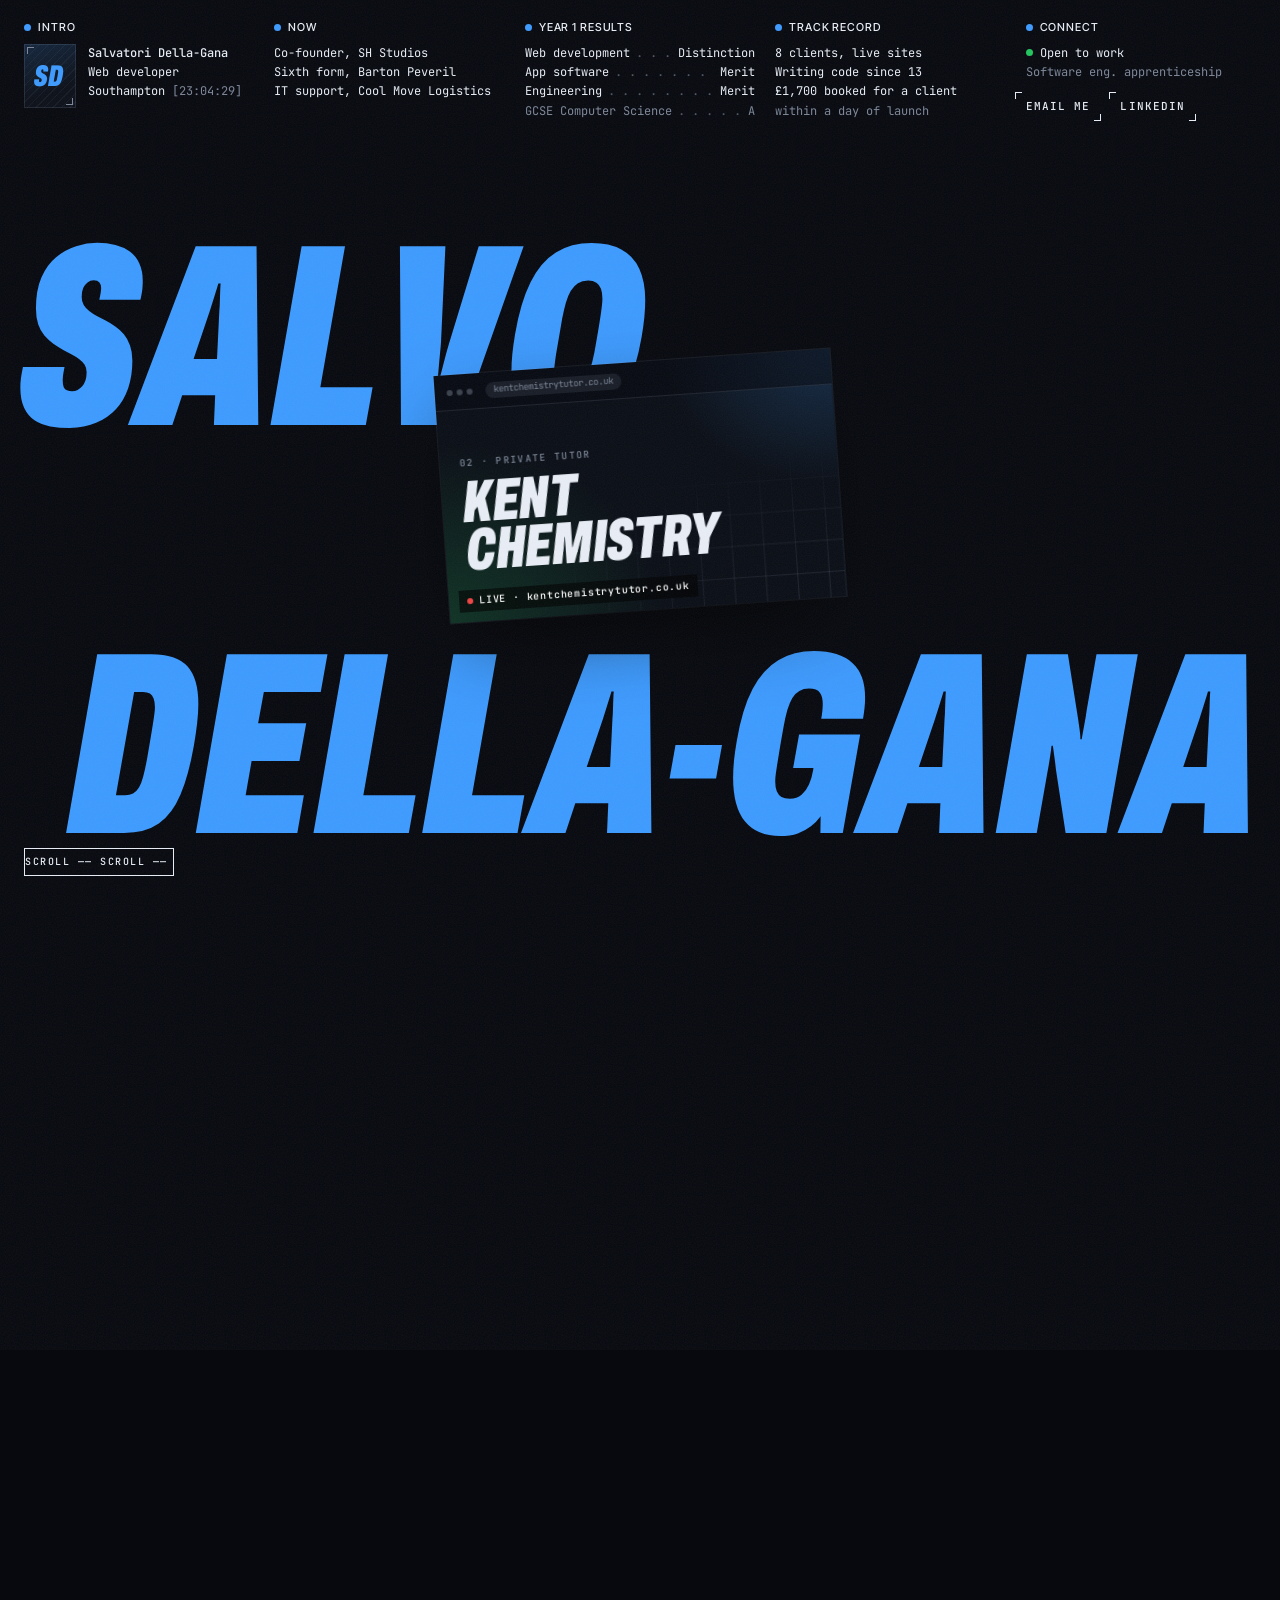
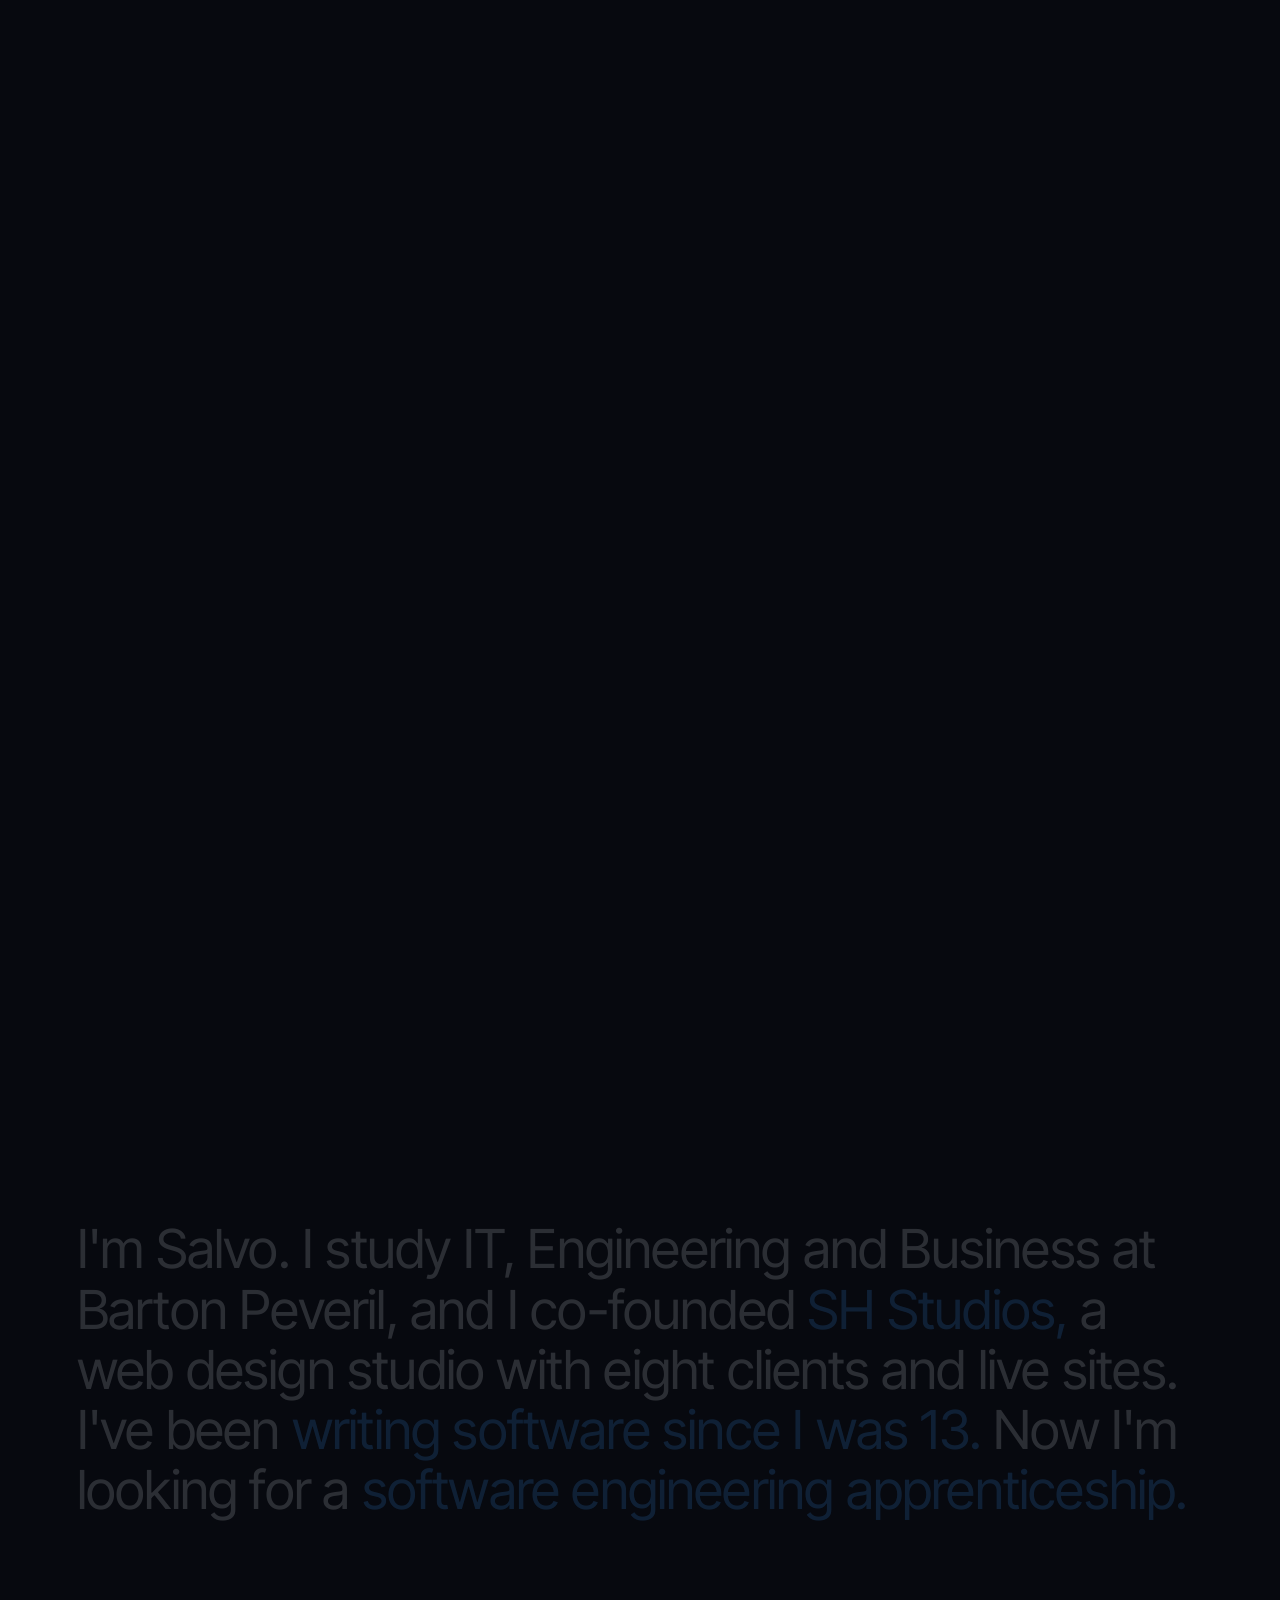
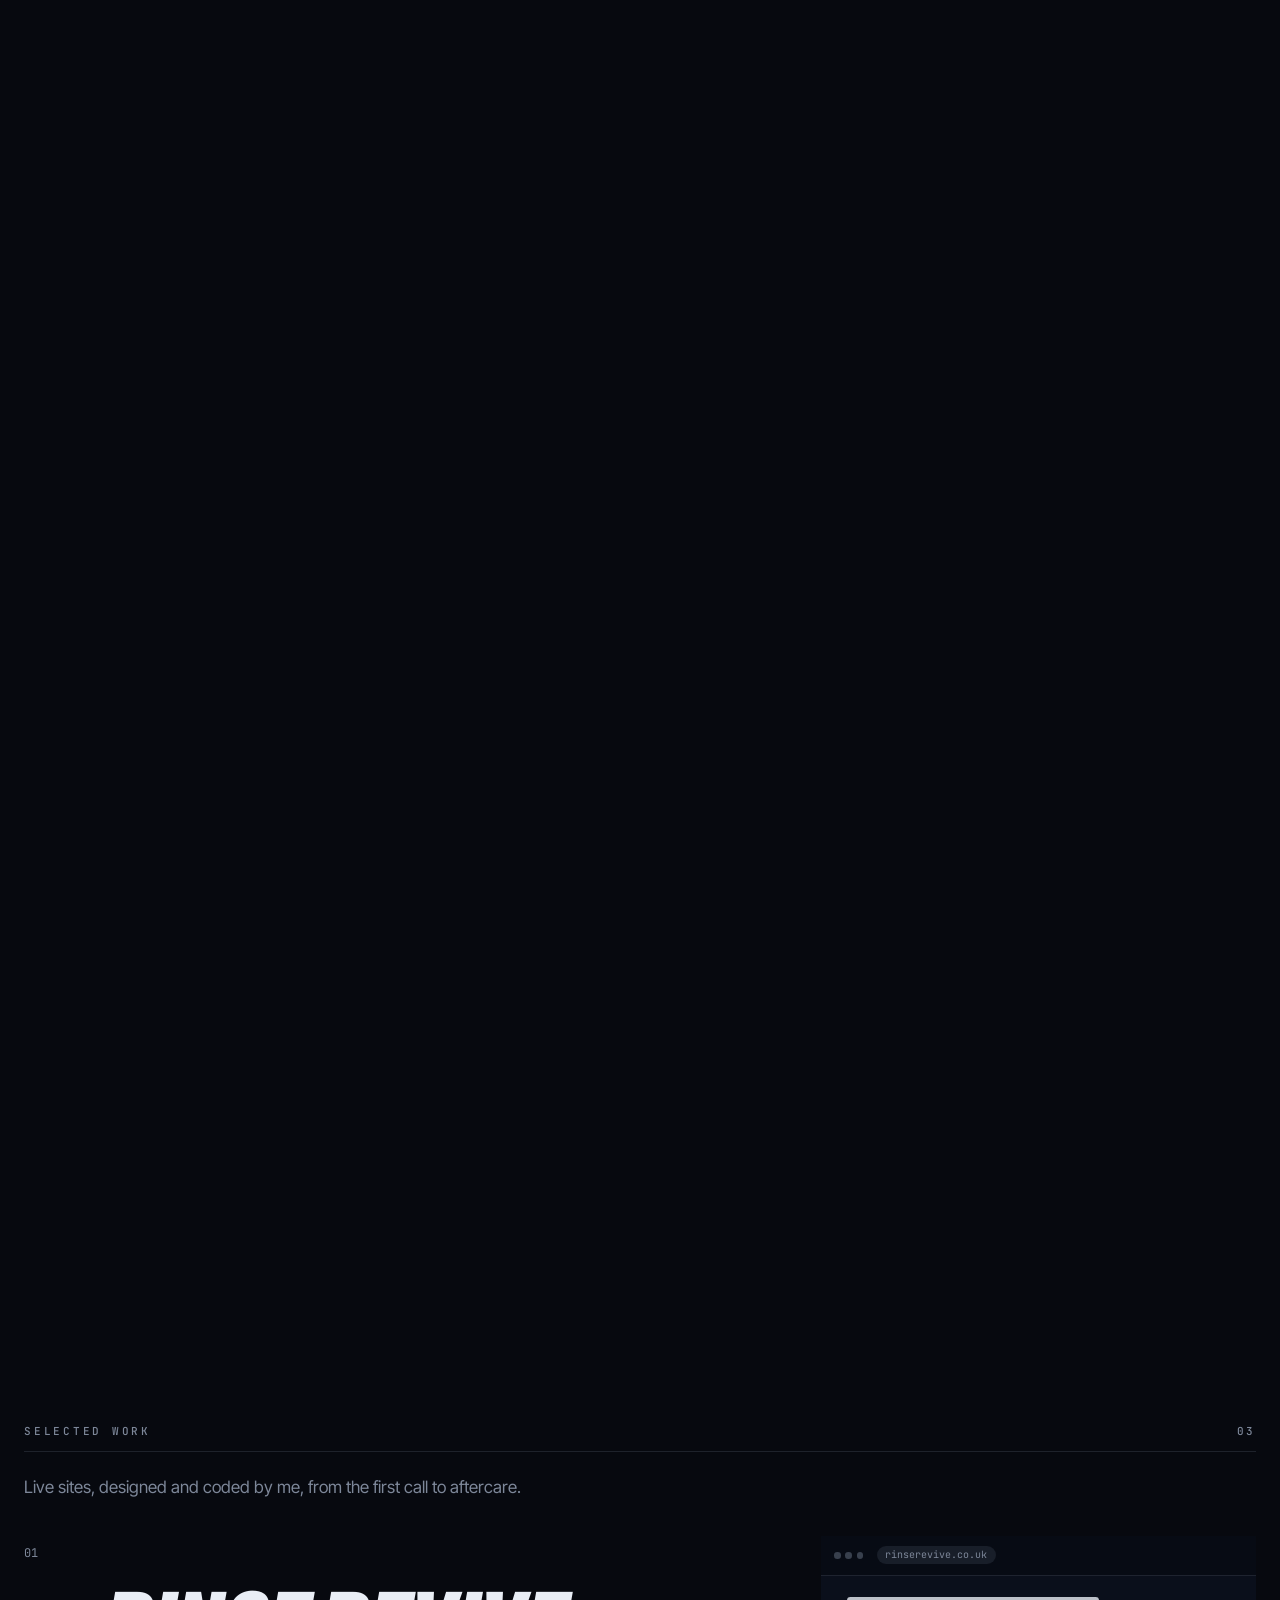
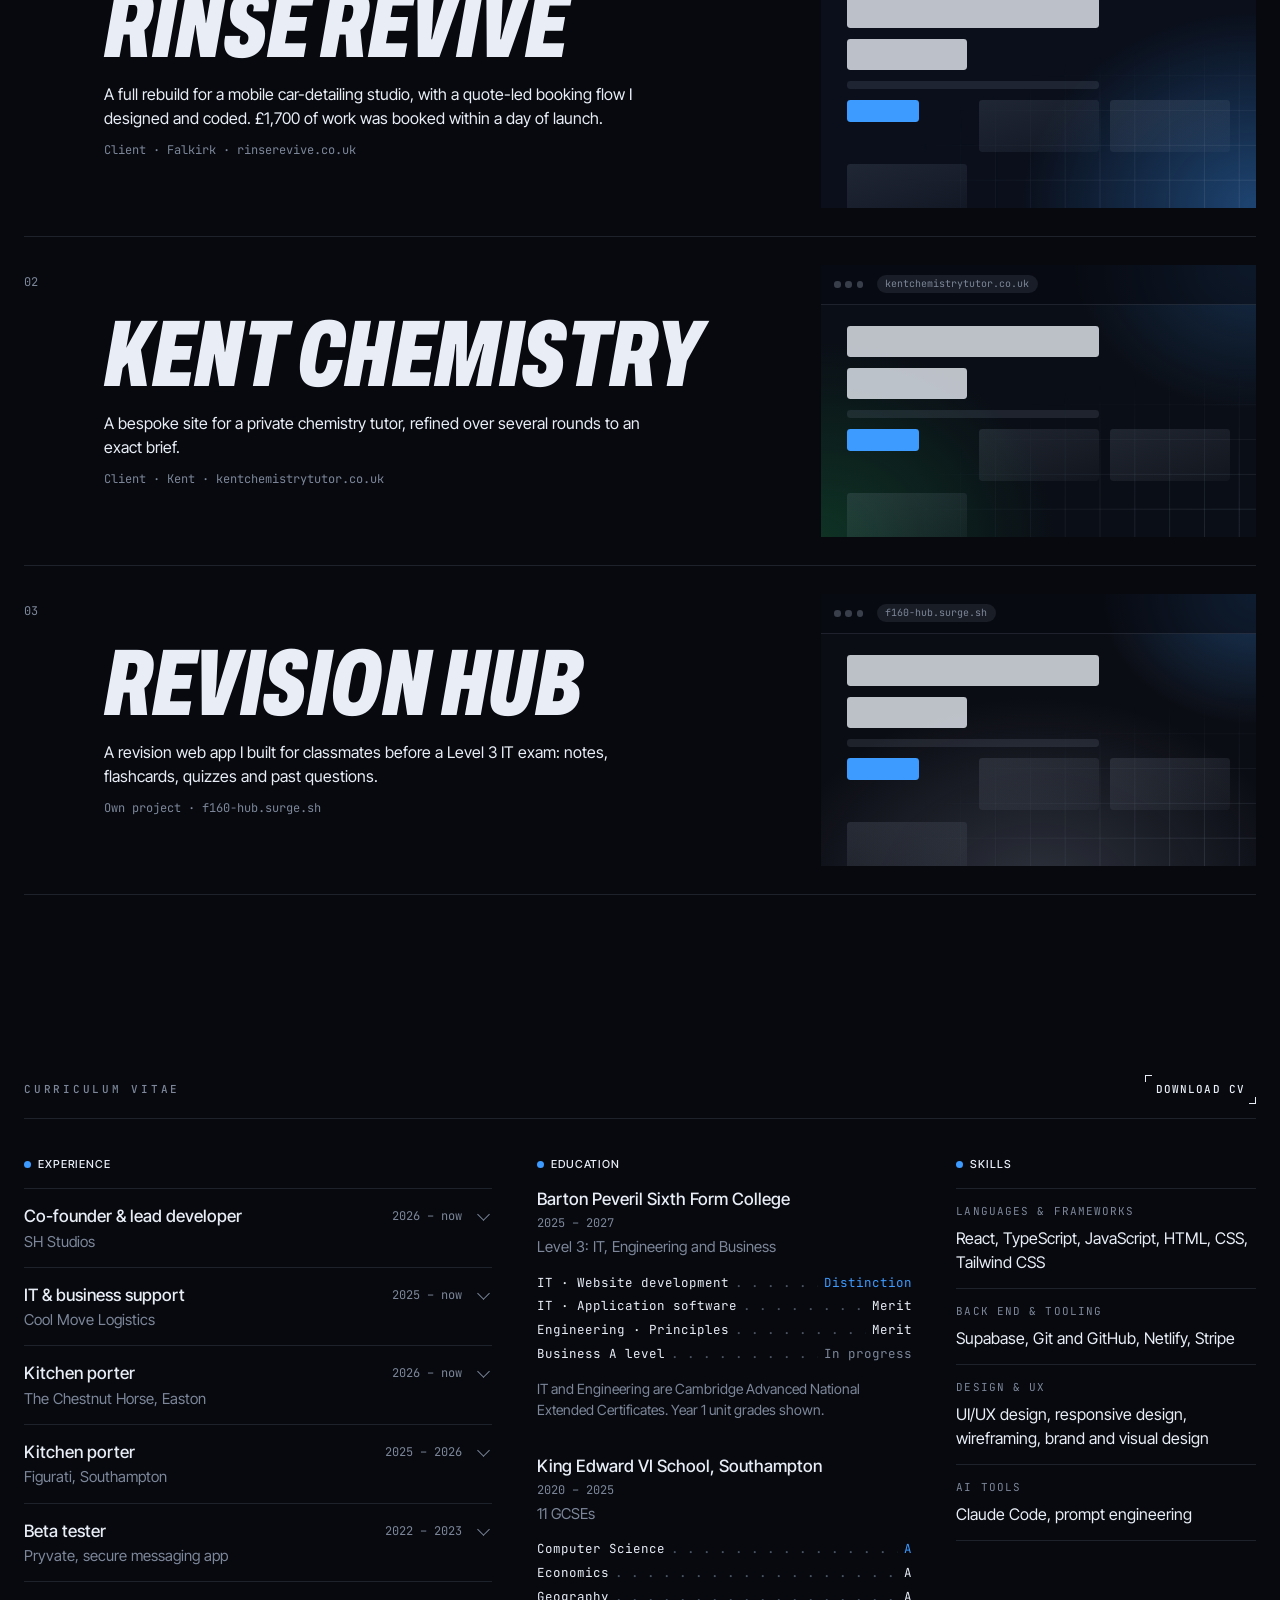
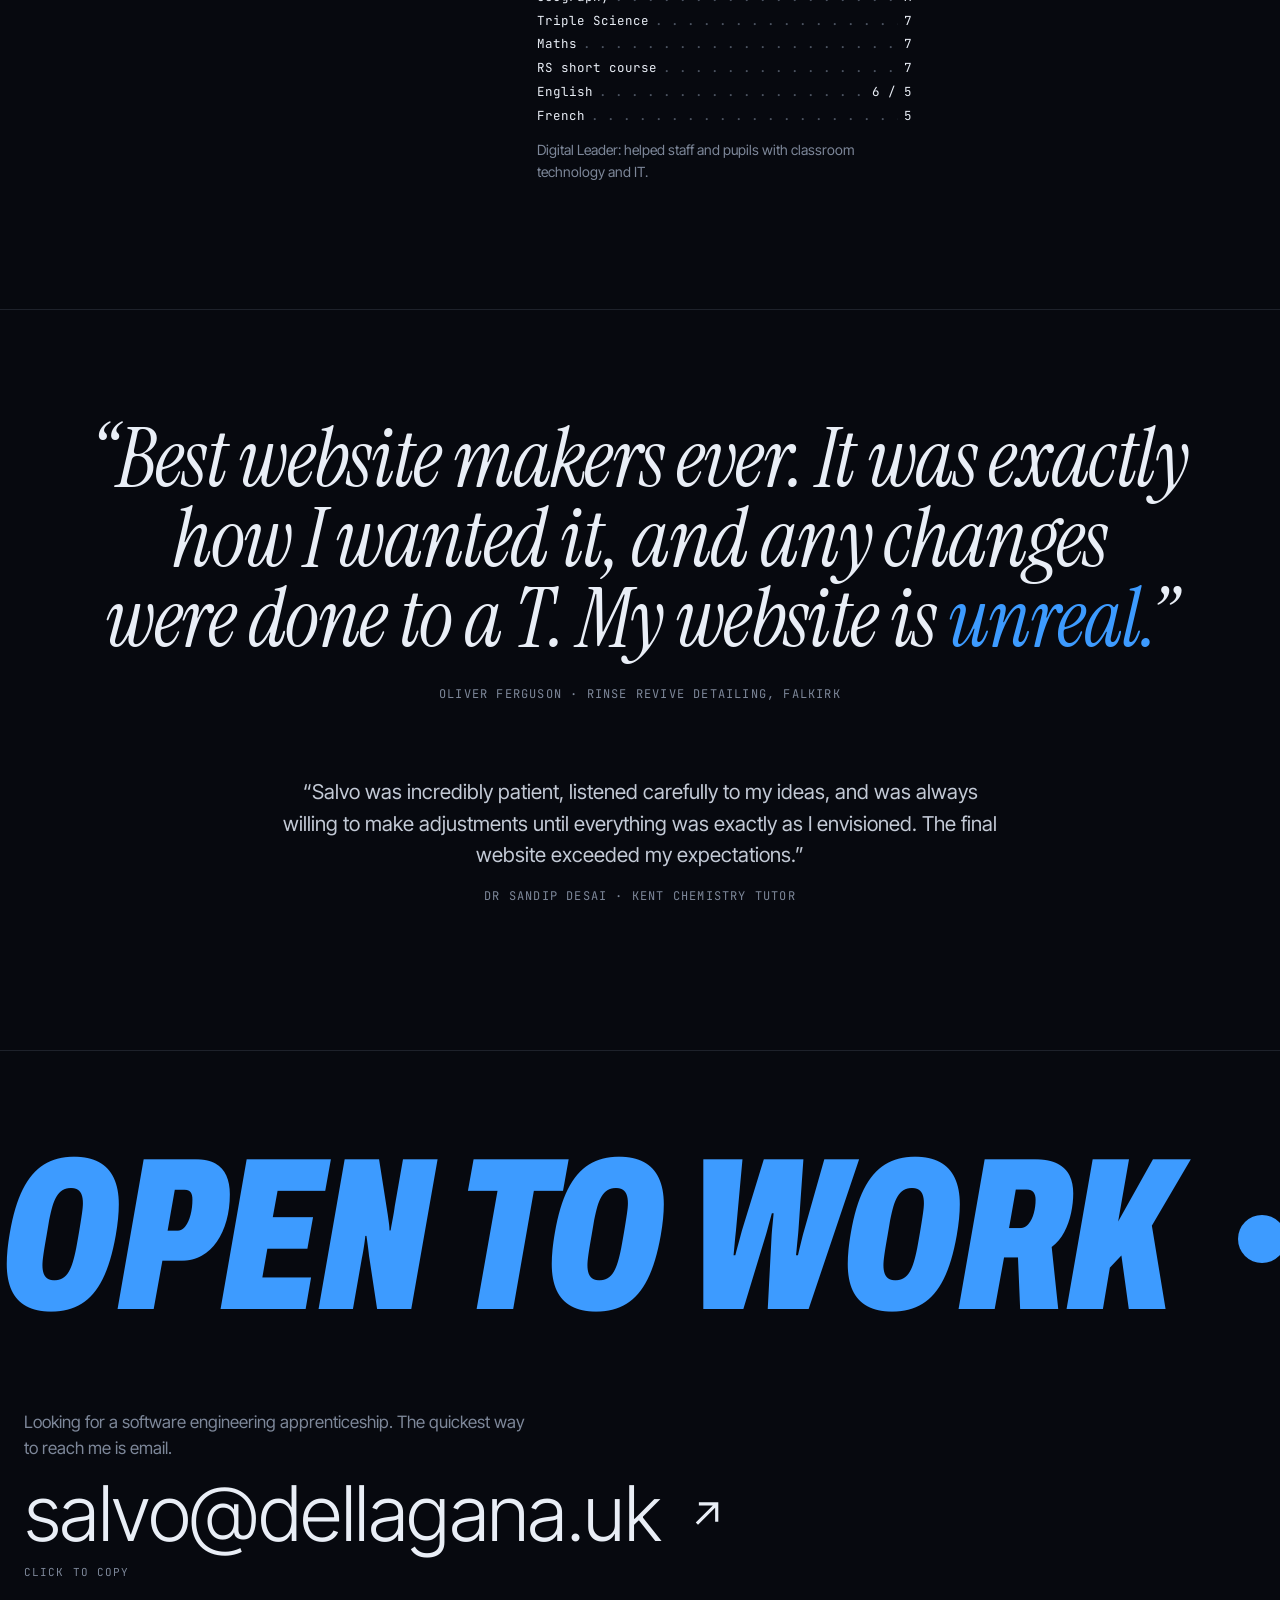
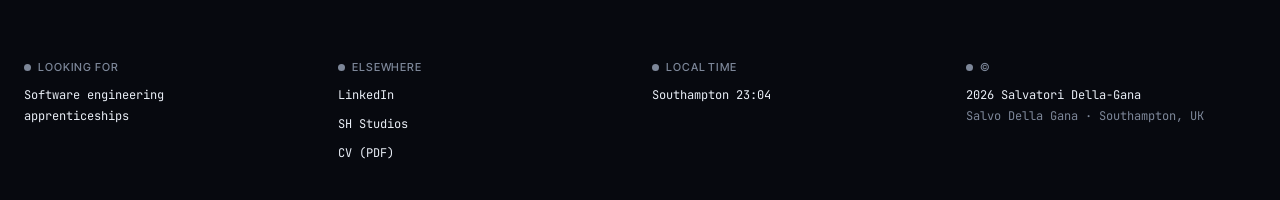
==== commit 1c3a1216: "Rebuild dellagana.uk to the 27 Sep personal-site spec and mockup - Fact-sheet hero with the giant co" ====
--- a/index.html
+++ b/index.html
@@ -1,1691 +1,500 @@
-<!DOCTYPE html>
-<html lang="en">
-<head>
-  <meta charset="UTF-8" />
-  <meta name="viewport" content="width=device-width, initial-scale=1.0" />
-  <title>Salvo Della Gana — Founder &amp; Developer</title>
-
-  <!-- SEO -->
-  <meta name="description" content="Salvo Della Gana — Co-Founder &amp; Lead Developer of SH Studios. Building websites, AI tools, and automated systems for businesses." />
-  <meta name="author" content="Salvo Della Gana" />
-  <meta name="robots" content="index, follow" />
-  <link rel="canonical" href="https://dellagana.uk/" />
-
-  <!-- Open Graph -->
-  <meta property="og:type" content="website" />
-  <meta property="og:url" content="https://dellagana.uk/" />
-  <meta property="og:title" content="Salvo Della Gana — Founder &amp; Developer" />
-  <meta property="og:description" content="Co-Founder &amp; Lead Developer of SH Studios. Building websites, AI tools, and automated systems for businesses." />
-  <meta property="og:image" content="/og.png" />
-  <meta property="og:image:width" content="1200" />
-  <meta property="og:image:height" content="630" />
-  <meta property="og:site_name" content="Salvo Della Gana" />
-
-  <!-- Twitter Card -->
-  <meta name="twitter:card" content="summary_large_image" />
-  <meta name="twitter:title" content="Salvo Della Gana — Founder &amp; Developer" />
-  <meta name="twitter:description" content="Co-Founder &amp; Lead Developer of SH Studios. Building websites, AI tools, and automated systems for businesses." />
-  <meta name="twitter:image" content="/og.png" />
-
-  <!-- Favicons -->
-  <link rel="icon" type="image/png" href="/favicon.png" />
-  <link rel="apple-touch-icon" href="/apple-touch-icon.png" />
-
-  <!-- Fonts -->
-  <link rel="preconnect" href="https://fonts.googleapis.com" />
-  <link rel="preconnect" href="https://fonts.gstatic.com" crossorigin />
-  <link href="https://fonts.googleapis.com/css2?family=Syne:wght@700;800&family=Inter:wght@400;500&family=JetBrains+Mono:wght@400;500&display=swap" rel="stylesheet" />
-
-  <!-- Schema.org Person -->
-  <script type="application/ld+json">
-  {
-    "@context": "https://schema.org",
-    "@type": "Person",
-    "name": "Salvo Della Gana",
-    "url": "https://dellagana.uk",
-    "email": "salvo@dellagana.uk",
-    "jobTitle": "Co-Founder & Lead Developer",
-    "worksFor": {
-      "@type": "Organization",
-      "name": "SH Studios",
-      "url": "https://shstudios.uk"
-    },
-    "description": "Co-Founder & Lead Developer of SH Studios, Technical Consultant at Cool Move Logistics Ltd.",
-    "nationality": "British",
-    "knowsAbout": ["Web Development", "AI Automation", "Business Systems", "Cloudflare", "n8n", "OpenAI API"]
-  }
-  </script>
-
-  <style>
-    /* =============================================
-       CSS CUSTOM PROPERTIES
-    ============================================= */
-    :root {
-      --bg:             #070B14;
-      --surface:        #0D1321;
-      --elevated:       #111827;
-      --text-primary:   #F8FAFC;
-      --text-secondary: #94A3B8;
-      --accent-blue:    #3B82F6;
-      --accent-glow:    #60A5FA;
-      --green:          #22C55E;
-      --border:         rgba(148, 163, 184, 0.18);
-      --font-heading:   'Syne', sans-serif;
-      --font-body:      'Inter', sans-serif;
-      --font-mono:      'JetBrains Mono', monospace;
-      --max-w:          1200px;
-      --pad-x:          clamp(20px, 5vw, 60px);
-      --section-py:     clamp(80px, 10vw, 140px);
-    }
-
-    /* =============================================
-       RESET
-    ============================================= */
-    *, *::before, *::after {
-      box-sizing: border-box;
-      margin: 0;
-      padding: 0;
-    }
-
-    html {
-      scroll-behavior: smooth;
-    }
-
-    body {
-      background-color: var(--bg);
-      color: var(--text-primary);
-      font-family: var(--font-body);
-      font-weight: 400;
-      line-height: 1.6;
-      overflow-x: hidden;
-      -webkit-font-smoothing: antialiased;
-      -moz-osx-font-smoothing: grayscale;
-    }
-
-    a {
-      color: inherit;
-      text-decoration: none;
-    }
-
-    img {
-      display: block;
-      max-width: 100%;
-    }
-
-    button {
-      font-family: inherit;
-      cursor: pointer;
-      border: none;
-      background: none;
-    }
-
-    ::selection {
-      background: rgba(59, 130, 246, 0.3);
-      color: var(--text-primary);
-    }
-
-    /* =============================================
-       GRAIN TEXTURE OVERLAY
-    ============================================= */
-    body::after {
-      content: '';
-      position: fixed;
-      inset: 0;
-      pointer-events: none;
-      z-index: 9998;
-      opacity: 0.032;
-      background-image: url("data:image/svg+xml,%3Csvg viewBox='0 0 256 256' xmlns='http://www.w3.org/2000/svg'%3E%3Cfilter id='n'%3E%3CfeTurbulence type='fractalNoise' baseFrequency='0.85' numOctaves='4' stitchTiles='stitch'/%3E%3C/filter%3E%3Crect width='100%25' height='100%25' filter='url(%23n)'/%3E%3C/svg%3E");
-      background-size: 180px 180px;
-    }
-
-    /* =============================================
-       MARQUEE
-    ============================================= */
-    .marquee {
-      overflow: hidden;
-      border-top: 1px solid var(--border);
-      border-bottom: 1px solid var(--border);
-      padding: 14px 0;
-      background: var(--surface);
-    }
-
-    .marquee-track {
-      display: flex;
-      gap: 0;
-      width: max-content;
-      animation: marquee-scroll 28s linear infinite;
-    }
-
-    .marquee-track:hover { animation-play-state: paused; }
-
-    .marquee-item {
-      font-family: var(--font-mono);
-      font-size: 0.72rem;
-      font-weight: 500;
-      color: var(--text-secondary);
-      letter-spacing: 0.1em;
-      text-transform: uppercase;
-      padding: 0 2rem;
-      white-space: nowrap;
-      display: flex;
-      align-items: center;
-      gap: 2rem;
-    }
-
-    .marquee-item::after {
-      content: '·';
-      color: var(--accent-blue);
-      opacity: 0.6;
-    }
-
-    @keyframes marquee-scroll {
-      from { transform: translateX(0); }
-      to   { transform: translateX(-50%); }
-    }
-
-    @media (prefers-reduced-motion: reduce) {
-      .marquee-track { animation: none; }
-    }
-
-    /* =============================================
-       LAYOUT
-    ============================================= */
-    .container {
-      max-width: var(--max-w);
-      margin: 0 auto;
-      padding: 0 var(--pad-x);
-    }
-
-    /* =============================================
-       SECTION LABEL
-    ============================================= */
-    .section-label {
-      font-family: var(--font-mono);
-      font-size: 0.75rem;
-      font-weight: 500;
-      color: var(--accent-blue);
-      letter-spacing: 0.1em;
-      display: flex;
-      align-items: center;
-      gap: 10px;
-      margin-bottom: 40px;
-    }
-
-    .section-label::after {
-      content: '';
-      display: block;
-      width: 40px;
-      height: 1px;
-      background: var(--accent-blue);
-      opacity: 0.45;
-    }
-
-    /* =============================================
-       REVEAL ANIMATION
-    ============================================= */
-    .reveal {
-      opacity: 0;
-      transform: translateY(26px);
-      transition: opacity 0.65s cubic-bezier(0.16, 1, 0.3, 1),
-                  transform 0.65s cubic-bezier(0.16, 1, 0.3, 1);
-    }
-
-    .reveal.in-view {
-      opacity: 1;
-      transform: translateY(0);
-    }
-
-    @media (prefers-reduced-motion: reduce) {
-      .reveal {
-        opacity: 1;
-        transform: none;
-        transition: none;
+<!doctype html>
+<html lang="en-GB">
+  <head>
+    <meta charset="utf-8" />
+    <meta name="viewport" content="width=device-width, initial-scale=1" />
+    <title>Salvatori (Salvo) Della-Gana | Web Developer, Southampton</title>
+    <meta
+      name="description"
+      content="Salvatori (Salvo) Della-Gana: web developer in Southampton and co-founder of SH Studios. Sixth form at Barton Peveril. Open to a software engineering apprenticeship."
+    />
+    <meta name="author" content="Salvatori Della-Gana" />
+    <meta name="theme-color" content="#07090f" />
+    <meta name="color-scheme" content="dark" />
+    <link rel="canonical" href="https://dellagana.uk/" />
+
+    <meta property="og:type" content="profile" />
+    <meta property="og:url" content="https://dellagana.uk/" />
+    <meta property="og:site_name" content="Salvatori Della-Gana" />
+    <meta property="og:title" content="Salvatori (Salvo) Della-Gana | Web Developer, Southampton" />
+    <meta
+      property="og:description"
+      content="Web developer and co-founder of SH Studios. Open to a software engineering apprenticeship."
+    />
+    <meta property="og:image" content="https://dellagana.uk/og.jpg" />
+    <meta property="og:image:width" content="1200" />
+    <meta property="og:image:height" content="630" />
+    <meta property="og:image:alt" content="Salvo Della-Gana in giant blue letters on a dark background" />
+    <meta property="og:locale" content="en_GB" />
+    <meta property="profile:first_name" content="Salvatori" />
+    <meta property="profile:last_name" content="Della-Gana" />
+    <meta name="twitter:card" content="summary_large_image" />
+    <meta name="twitter:title" content="Salvatori (Salvo) Della-Gana | Web Developer, Southampton" />
+    <meta
+      name="twitter:description"
+      content="Web developer and co-founder of SH Studios. Open to a software engineering apprenticeship."
+    />
+    <meta name="twitter:image" content="https://dellagana.uk/og.jpg" />
+
+    <link rel="icon" href="/favicon.svg" type="image/svg+xml" />
+    <link rel="icon" href="/favicon.png" type="image/png" sizes="32x32" />
+    <link rel="apple-touch-icon" href="/apple-touch-icon.png" />
+
+    <link rel="preload" href="/fonts/archivo-condensed-italic-850.woff2" as="font" type="font/woff2" crossorigin />
+    <link rel="preload" href="/fonts/jetbrains-mono-var.woff2" as="font" type="font/woff2" crossorigin />
+    <link rel="preload" href="/fonts/inter-tight-var.woff2" as="font" type="font/woff2" crossorigin />
+    <link rel="stylesheet" href="/styles.css" />
+    <script>
+      document.documentElement.classList.add('js')
+    </script>
+    <script src="/main.js" defer></script>
+
+    <script type="application/ld+json">
+      {
+        "@context": "https://schema.org",
+        "@type": "Person",
+        "@id": "https://dellagana.uk/#person",
+        "name": "Salvatori Della-Gana",
+        "givenName": "Salvatori",
+        "familyName": "Della-Gana",
+        "alternateName": [
+          "Salvo Della-Gana",
+          "Salvo Della Gana",
+          "Salvatori Della Gana",
+          "Della Gana",
+          "Dellagana"
+        ],
+        "jobTitle": "Web Developer",
+        "description": "Web developer in Southampton, co-founder of SH Studios, looking for a software engineering apprenticeship.",
+        "worksFor": {
+          "@type": "Organization",
+          "name": "SH Studios",
+          "url": "https://shstudios.uk"
+        },
+        "affiliation": {
+          "@type": "EducationalOrganization",
+          "name": "Barton Peveril Sixth Form College"
+        },
+        "address": {
+          "@type": "PostalAddress",
+          "addressLocality": "Southampton",
+          "addressCountry": "GB"
+        },
+        "email": "mailto:salvo@dellagana.uk",
+        "url": "https://dellagana.uk/",
+        "image": "https://dellagana.uk/og.jpg",
+        "sameAs": ["https://www.linkedin.com/in/salvo-della-gana-979638405"],
+        "knowsAbout": ["Web development", "JavaScript", "TypeScript", "React", "HTML", "CSS", "UI/UX design"]
       }
-    }
-
-    /* =============================================
-       NAVIGATION
-    ============================================= */
-    #nav {
-      position: fixed;
-      top: 0;
-      left: 0;
-      right: 0;
-      z-index: 100;
-      padding: 20px 0;
-      transition: padding 0.35s ease,
-                  background 0.35s ease,
-                  backdrop-filter 0.35s ease,
-                  border-color 0.35s ease;
-      border-bottom: 1px solid transparent;
-    }
-
-    #nav.scrolled {
-      padding: 13px 0;
-      background: rgba(7, 11, 20, 0.86);
-      backdrop-filter: blur(22px) saturate(1.5);
-      -webkit-backdrop-filter: blur(22px) saturate(1.5);
-      border-bottom-color: var(--border);
-    }
-
-    .nav-inner {
-      display: flex;
-      align-items: center;
-      justify-content: space-between;
-      gap: 24px;
-    }
-
-    .nav-logo {
-      flex-shrink: 0;
-      cursor: pointer;
-      display: flex;
-      align-items: center;
-    }
-
-    .nav-logo img {
-      height: 36px;
-      width: auto;
-    }
-
-    .nav-links {
-      display: flex;
-      align-items: center;
-      gap: 36px;
-    }
-
-    .nav-links a {
-      font-family: var(--font-mono);
-      font-size: 0.78rem;
-      font-weight: 500;
-      color: var(--text-secondary);
-      letter-spacing: 0.04em;
-      cursor: pointer;
-      transition: color 0.2s ease;
-    }
-
-    .nav-links a:hover {
-      color: var(--text-primary);
-    }
-
-    .nav-right {
-      display: flex;
-      align-items: center;
-      gap: 20px;
-      flex-shrink: 0;
-    }
-
-    .nav-status {
-      display: flex;
-      align-items: center;
-      gap: 8px;
-      font-family: var(--font-mono);
-      font-size: 0.72rem;
-      font-weight: 500;
-      color: var(--text-secondary);
-      letter-spacing: 0.03em;
-      white-space: nowrap;
-    }
-
-    .pulse-dot {
-      width: 7px;
-      height: 7px;
-      border-radius: 50%;
-      background: var(--green);
-      flex-shrink: 0;
-      position: relative;
-    }
-
-    .pulse-dot::before {
-      content: '';
-      position: absolute;
-      inset: -4px;
-      border-radius: 50%;
-      background: var(--green);
-      opacity: 0;
-      animation: pulse-ring 2.4s ease-out infinite;
-    }
-
-    @keyframes pulse-ring {
-      0%   { transform: scale(0.6); opacity: 0.55; }
-      100% { transform: scale(2.4); opacity: 0; }
-    }
-
-    .nav-cta {
-      font-family: var(--font-mono);
-      font-size: 0.75rem;
-      font-weight: 500;
-      color: var(--text-primary);
-      padding: 8px 18px;
-      border: 1px solid var(--border);
-      border-radius: 6px;
-      background: rgba(59, 130, 246, 0.06);
-      cursor: pointer;
-      letter-spacing: 0.03em;
-      white-space: nowrap;
-      transition: background 0.2s ease, border-color 0.2s ease, color 0.2s ease;
-    }
-
-    .nav-cta:hover {
-      background: rgba(59, 130, 246, 0.16);
-      border-color: rgba(59, 130, 246, 0.45);
-      color: var(--accent-glow);
-    }
-
-    @media (max-width: 767px) {
-      .nav-links,
-      .nav-status {
-        display: none;
-      }
-
-      .hero-content {
-        padding-top: 70px;
-        padding-left: 1.25rem;
-        padding-right: 1.25rem;
-      }
-
-      .hero-name {
-        font-size: clamp(2.4rem, 12vw, 3.5rem);
-        white-space: normal;
-        overflow-wrap: break-word;
-        word-break: break-word;
-      }
-
-      .hero-sub {
-        font-size: 0.95rem;
-        max-width: 100%;
-      }
-
-      .hero-actions {
-        flex-direction: column;
-        gap: 0.75rem;
-      }
-
-      .hero-actions a {
-        width: 100%;
-        text-align: center;
-        justify-content: center;
-      }
-    }
-
-    /* =============================================
-       HERO
-    ============================================= */
-    #hero {
-      position: relative;
-      min-height: 100svh;
-      display: flex;
-      flex-direction: column;
-      justify-content: center;
-      overflow: hidden;
-    }
-
-    #mesh-canvas {
-      position: absolute;
-      inset: 0;
-      width: 100%;
-      height: 100%;
-      z-index: 0;
-      pointer-events: none;
-    }
-
-    .hero-content {
-      position: relative;
-      z-index: 1;
-      padding-top: 90px;
-      padding-bottom: 80px;
-    }
-
-    .hero-label {
-      font-family: var(--font-mono);
-      font-size: 0.8rem;
-      font-weight: 500;
-      color: var(--accent-blue);
-      letter-spacing: 0.12em;
-      margin-bottom: 24px;
-      opacity: 0;
-      animation: fade-up 0.55s cubic-bezier(0.16, 1, 0.3, 1) 0.3s forwards;
-    }
-
-    .hero-name {
-      font-family: var(--font-heading);
-      font-weight: 800;
-      font-size: clamp(2.6rem, 8.5vw, 7rem);
-      line-height: 1.0;
-      letter-spacing: -0.02em;
-      color: var(--text-primary);
-      margin-bottom: 28px;
-      white-space: pre-line;
-      min-height: 2.05em; /* prevent layout jump during scramble */
-      overflow: visible;
-    }
-
-    .hero-sub {
-      font-size: clamp(1rem, 2vw, 1.2rem);
-      color: var(--text-secondary);
-      max-width: 560px;
-      line-height: 1.7;
-      margin-bottom: 44px;
-      opacity: 0;
-      animation: fade-up 0.55s cubic-bezier(0.16, 1, 0.3, 1) 1.2s forwards;
-    }
-
-    .hero-actions {
-      display: flex;
-      gap: 14px;
-      flex-wrap: wrap;
-      opacity: 0;
-      animation: fade-up 0.55s cubic-bezier(0.16, 1, 0.3, 1) 2.1s forwards;
-    }
-
-    .btn-primary {
-      display: inline-flex;
-      align-items: center;
-      font-family: var(--font-mono);
-      font-size: 0.82rem;
-      font-weight: 500;
-      letter-spacing: 0.04em;
-      color: #fff;
-      background: var(--accent-blue);
-      padding: 13px 26px;
-      border-radius: 7px;
-      border: 1px solid var(--accent-blue);
-      cursor: pointer;
-      transition: background 0.2s ease, box-shadow 0.2s ease, transform 0.15s ease;
-    }
-
-    .btn-primary:hover {
-      background: var(--accent-glow);
-      border-color: var(--accent-glow);
-      box-shadow: 0 0 28px rgba(96, 165, 250, 0.38);
-      transform: translateY(-1px);
-    }
-
-    .btn-ghost {
-      display: inline-flex;
-      align-items: center;
-      font-family: var(--font-mono);
-      font-size: 0.82rem;
-      font-weight: 500;
-      letter-spacing: 0.04em;
-      color: var(--text-primary);
-      background: transparent;
-      padding: 13px 26px;
-      border-radius: 7px;
-      border: 1px solid var(--border);
-      cursor: pointer;
-      transition: border-color 0.2s ease, transform 0.15s ease, background 0.2s ease;
-    }
-
-    .btn-ghost:hover {
-      border-color: rgba(148, 163, 184, 0.4);
-      background: rgba(248, 250, 252, 0.04);
-      transform: translateY(-1px);
-    }
-
-    a:focus-visible,
-    button:focus-visible {
-      outline: 2px solid var(--accent-blue);
-      outline-offset: 3px;
-      border-radius: 3px;
-    }
-
-    .hero-scroll {
-      position: absolute;
-      bottom: 36px;
-      left: var(--pad-x);
-      font-family: var(--font-mono);
-      font-size: 0.7rem;
-      font-weight: 400;
-      color: var(--text-secondary);
-      letter-spacing: 0.08em;
-      display: flex;
-      align-items: center;
-      gap: 10px;
-      opacity: 0;
-      animation: fade-up 0.55s cubic-bezier(0.16, 1, 0.3, 1) 2.45s forwards;
-    }
-
-    .hero-scroll-line {
-      display: block;
-      width: 1px;
-      height: 28px;
-      background: linear-gradient(to bottom, transparent, var(--text-secondary));
-    }
-
-    .hero-bottom-glow {
-      position: absolute;
-      bottom: -1px;
-      left: 50%;
-      transform: translateX(-50%);
-      width: 70%;
-      height: 1px;
-      background: linear-gradient(90deg, transparent, rgba(59,130,246,0.5), transparent);
-      box-shadow: 0 0 60px 30px rgba(59,130,246,0.07);
-      pointer-events: none;
-    }
-
-    @keyframes fade-up {
-      from { opacity: 0; transform: translateY(18px); }
-      to   { opacity: 1; transform: translateY(0); }
-    }
-
-    /* =============================================
-       ABOUT
-    ============================================= */
-    #about {
-      padding: var(--section-py) 0;
-      background: var(--bg);
-    }
-
-    .about-grid {
-      display: grid;
-      grid-template-columns: 1fr 1fr;
-      gap: clamp(40px, 6vw, 80px);
-      align-items: start;
-    }
-
-    .about-headline {
-      font-family: var(--font-heading);
-      font-weight: 800;
-      font-size: clamp(2rem, 3.5vw, 3rem);
-      line-height: 1.1;
-      letter-spacing: -0.02em;
-      margin-bottom: 24px;
-    }
-
-    .about-bio {
-      color: var(--text-secondary);
-      font-size: 1rem;
-      line-height: 1.78;
-      margin-bottom: 24px;
-    }
-
-    .about-quote {
-      border-left: 3px solid var(--accent-blue);
-      padding: 16px 20px;
-      background: rgba(59, 130, 246, 0.05);
-      border-radius: 0 6px 6px 0;
-      margin-top: 28px;
-    }
-
-    .about-quote p {
-      font-family: var(--font-mono);
-      font-size: 0.8rem;
-      color: var(--text-secondary);
-      line-height: 1.7;
-      font-style: italic;
-    }
-
-    .about-quote cite {
-      display: block;
-      margin-top: 10px;
-      font-family: var(--font-mono);
-      font-size: 0.7rem;
-      color: var(--accent-blue);
-      font-style: normal;
-      letter-spacing: 0.06em;
-    }
-
-    .stat-panel {
-      display: grid;
-      grid-template-columns: 1fr 1fr;
-      border: 1px solid var(--border);
-      border-radius: 12px;
-      overflow: hidden;
-      background: var(--surface);
-    }
-
-    .stat-item {
-      padding: 32px 28px;
-    }
-
-    .stat-item:nth-child(1),
-    .stat-item:nth-child(2) {
-      border-bottom: 1px solid var(--border);
-    }
-
-    .stat-item:nth-child(odd) {
-      border-right: 1px solid var(--border);
-    }
-
-    .stat-number {
-      font-family: var(--font-heading);
-      font-weight: 800;
-      font-size: clamp(2.4rem, 3.8vw, 3.6rem);
-      line-height: 1;
-      letter-spacing: -0.03em;
-      color: var(--text-primary);
-      margin-bottom: 8px;
-    }
-
-    .stat-number-sm {
-      font-family: var(--font-heading);
-      font-weight: 800;
-      font-size: clamp(1.5rem, 2.4vw, 2.1rem);
-      line-height: 1;
-      letter-spacing: -0.03em;
-      color: var(--text-primary);
-      margin-bottom: 8px;
-    }
-
-    .stat-label {
-      font-family: var(--font-mono);
-      font-size: 0.7rem;
-      font-weight: 500;
-      color: var(--text-secondary);
-      letter-spacing: 0.07em;
-      text-transform: uppercase;
-    }
-
-    @media (max-width: 767px) {
-      .about-grid {
-        grid-template-columns: 1fr;
-      }
-    }
-
-    /* =============================================
-       FEATURED PROJECT
-    ============================================= */
-    #featured {
-      padding: var(--section-py) 0;
-      background: var(--surface);
-      border-top: 1px solid var(--border);
-      border-bottom: 1px solid var(--border);
-    }
-
-    .featured-grid {
-      display: grid;
-      grid-template-columns: 1fr 1fr;
-      gap: clamp(40px, 6vw, 80px);
-      align-items: center;
-    }
-
-    .featured-screenshot {
-      position: relative;
-      border-radius: 12px;
-      overflow: hidden;
-      border: 1px solid rgba(59,130,246,0.2);
-      box-shadow:
-        0 32px 64px rgba(0, 0, 0, 0.55),
-        0 0 0 1px rgba(59, 130, 246, 0.07),
-        0 0 40px rgba(59, 130, 246, 0.06);
-      animation: screenshot-pulse 4s ease-in-out infinite;
-    }
-
-    @keyframes screenshot-pulse {
-      0%, 100% { box-shadow: 0 32px 64px rgba(0,0,0,0.55), 0 0 0 1px rgba(59,130,246,0.07), 0 0 40px rgba(59,130,246,0.06); }
-      50%       { box-shadow: 0 32px 64px rgba(0,0,0,0.55), 0 0 0 1px rgba(59,130,246,0.22), 0 0 60px rgba(59,130,246,0.13); }
-    }
-
-    .featured-screenshot img {
-      width: 100%;
-      display: block;
-      transition: transform 0.65s cubic-bezier(0.16, 1, 0.3, 1);
-    }
-
-    .featured-screenshot:hover img {
-      transform: scale(1.025);
-    }
-
-    .featured-tag {
-      font-family: var(--font-mono);
-      font-size: 0.7rem;
-      font-weight: 500;
-      color: var(--accent-blue);
-      letter-spacing: 0.1em;
-      text-transform: uppercase;
-      margin-bottom: 18px;
-    }
-
-    .featured-title {
-      font-family: var(--font-heading);
-      font-weight: 800;
-      font-size: clamp(2.2rem, 4vw, 3.5rem);
-      letter-spacing: -0.025em;
-      line-height: 1.05;
-      margin-bottom: 20px;
-    }
-
-    .featured-desc {
-      color: var(--text-secondary);
-      font-size: 1rem;
-      line-height: 1.78;
-      margin-bottom: 20px;
-    }
-
-    .featured-link {
-      display: inline-flex;
-      align-items: center;
-      gap: 10px;
-      font-family: var(--font-mono);
-      font-size: 0.82rem;
-      font-weight: 500;
-      color: var(--accent-glow);
-      letter-spacing: 0.04em;
-      cursor: pointer;
-      margin-top: 8px;
-      transition: gap 0.2s ease, color 0.2s ease;
-    }
-
-    .featured-link:hover {
-      gap: 16px;
-      color: var(--text-primary);
-    }
-
-    @media (max-width: 767px) {
-      .featured-grid {
-        grid-template-columns: 1fr;
-      }
-    }
-
-    /* =============================================
-       WORK
-    ============================================= */
-    #work {
-      padding: var(--section-py) 0;
-      background: var(--bg);
-    }
-
-    .work-grid {
-      display: grid;
-      grid-template-columns: repeat(2, 1fr);
-      gap: 22px;
-    }
-
-    .work-card {
-      background: var(--surface);
-      border: 1px solid var(--border);
-      border-radius: 12px;
-      overflow: hidden;
-      cursor: pointer;
-      transition: border-color 0.25s ease,
-                  transform 0.25s cubic-bezier(0.16, 1, 0.3, 1),
-                  box-shadow 0.25s ease;
-    }
-
-    .work-card:hover {
-      border-color: rgba(59, 130, 246, 0.36);
-      transform: translateY(-4px);
-      box-shadow:
-        0 20px 48px rgba(0, 0, 0, 0.45),
-        0 0 0 1px rgba(59, 130, 246, 0.1);
-    }
-
-    .work-card-img {
-      width: 100%;
-      aspect-ratio: 16 / 9;
-      overflow: hidden;
-      background: var(--elevated);
-    }
-
-    .work-card-img img {
-      width: 100%;
-      height: 100%;
-      object-fit: cover;
-      transition: transform 0.55s cubic-bezier(0.16, 1, 0.3, 1);
-    }
-
-    .work-card:hover .work-card-img img {
-      transform: scale(1.04);
-    }
-
-    .work-card-placeholder {
-      width: 100%;
-      height: 100%;
-      display: flex;
-      align-items: center;
-      justify-content: center;
-      background: linear-gradient(135deg, var(--elevated) 0%, rgba(59,130,246,0.05) 100%);
-      position: relative;
-      overflow: hidden;
-    }
-
-    .work-card-placeholder::before {
-      content: '';
-      position: absolute;
-      inset: 0;
-      background: repeating-linear-gradient(
-        45deg,
-        transparent,
-        transparent 12px,
-        rgba(148, 163, 184, 0.03) 12px,
-        rgba(148, 163, 184, 0.03) 13px
-      );
-    }
-
-    .work-card-body {
-      padding: 24px 26px 28px;
-    }
-
-    .work-card-tag {
-      font-family: var(--font-mono);
-      font-size: 0.68rem;
-      font-weight: 500;
-      color: var(--accent-blue);
-      letter-spacing: 0.1em;
-      text-transform: uppercase;
-      margin-bottom: 9px;
-    }
-
-    .work-card-title {
-      font-family: var(--font-heading);
-      font-weight: 700;
-      font-size: 1.25rem;
-      letter-spacing: -0.01em;
-      margin-bottom: 9px;
-    }
-
-    .work-card-desc {
-      font-size: 0.9rem;
-      color: var(--text-secondary);
-      line-height: 1.65;
-    }
-
-    @media (max-width: 640px) {
-      .work-grid {
-        grid-template-columns: 1fr;
-      }
-    }
-
-    /* =============================================
-       STACK
-    ============================================= */
-    #stack {
-      padding: var(--section-py) 0;
-      background: var(--surface);
-      border-top: 1px solid var(--border);
-      border-bottom: 1px solid var(--border);
-    }
-
-    .stack-grid {
-      display: grid;
-      grid-template-columns: repeat(3, 1fr);
-      gap: 16px;
-    }
-
-    .stack-card {
-      background: var(--bg);
-      border: 1px solid var(--border);
-      border-top: 2px solid rgba(59, 130, 246, 0.3);
-      border-radius: 10px;
-      padding: 24px 22px;
-      transition: border-color 0.22s ease,
-                  border-top-color 0.22s ease,
-                  background 0.22s ease,
-                  transform 0.2s ease,
-                  box-shadow 0.22s ease;
-    }
-
-    .stack-card:hover {
-      border-color: rgba(59, 130, 246, 0.42);
-      border-top-color: var(--accent-blue);
-      background: rgba(59, 130, 246, 0.04);
-      transform: translateY(-3px);
-      box-shadow: 0 12px 32px rgba(59,130,246,0.08);
-    }
-
-    .stack-icon {
-      width: 36px;
-      height: 36px;
-      margin-bottom: 16px;
-      color: var(--accent-blue);
-    }
-
-    .stack-name {
-      font-family: var(--font-heading);
-      font-weight: 700;
-      font-size: 1rem;
-      margin-bottom: 7px;
-      letter-spacing: -0.01em;
-    }
-
-    .stack-desc {
-      font-family: var(--font-mono);
-      font-size: 0.7rem;
-      font-weight: 400;
-      color: var(--text-secondary);
-      line-height: 1.65;
-    }
-
-    @media (max-width: 767px) {
-      .stack-grid {
-        grid-template-columns: repeat(2, 1fr);
-      }
-    }
-
-    @media (max-width: 480px) {
-      .stack-grid {
-        grid-template-columns: 1fr;
-      }
-    }
-
-    /* =============================================
-       CONTACT
-    ============================================= */
-    #contact {
-      padding: var(--section-py) 0;
-      background: var(--bg);
-      text-align: center;
-    }
-
-    .contact-section-label {
-      justify-content: center;
-    }
-
-    .contact-headline {
-      font-family: var(--font-heading);
-      font-weight: 800;
-      font-size: clamp(2.5rem, 6vw, 5.5rem);
-      letter-spacing: -0.03em;
-      line-height: 1.05;
-      margin-bottom: 18px;
-    }
-
-    .contact-sub {
-      font-size: 1.05rem;
-      color: var(--text-secondary);
-      max-width: 460px;
-      margin: 0 auto 40px;
-      line-height: 1.72;
-    }
-
-    .contact-mailto {
-      display: inline-flex;
-      align-items: center;
-      gap: 10px;
-      font-family: var(--font-mono);
-      font-size: 0.85rem;
-      font-weight: 500;
-      color: #fff;
-      background: var(--accent-blue);
-      padding: 15px 32px;
-      border-radius: 8px;
-      border: 1px solid var(--accent-blue);
-      letter-spacing: 0.04em;
-      cursor: pointer;
-      transition: background 0.2s ease, box-shadow 0.2s ease, transform 0.15s ease;
-      margin-bottom: 28px;
-    }
-
-    .contact-mailto:hover {
-      background: var(--accent-glow);
-      border-color: var(--accent-glow);
-      box-shadow: 0 0 40px rgba(96, 165, 250, 0.42);
-      transform: translateY(-2px);
-    }
-
-    .contact-roles {
-      font-family: var(--font-mono);
-      font-size: 0.74rem;
-      color: var(--text-secondary);
-      letter-spacing: 0.05em;
-      line-height: 1.8;
-    }
-
-    .contact-roles strong {
-      color: var(--text-primary);
-      font-weight: 500;
-    }
-
-    /* =============================================
-       FOOTER
-    ============================================= */
-    footer {
-      padding: 26px 0;
-      border-top: 1px solid var(--border);
-    }
-
-    .footer-inner {
-      display: flex;
-      align-items: center;
-      justify-content: space-between;
-      gap: 20px;
-    }
-
-    .footer-copy {
-      font-family: var(--font-mono);
-      font-size: 0.72rem;
-      color: var(--text-secondary);
-      letter-spacing: 0.04em;
-    }
-
-    .footer-link {
-      display: inline-flex;
-      align-items: center;
-      gap: 6px;
-      font-family: var(--font-mono);
-      font-size: 0.72rem;
-      color: var(--text-secondary);
-      letter-spacing: 0.04em;
-      cursor: pointer;
-      transition: color 0.2s ease;
-    }
-
-    .footer-link:hover {
-      color: var(--accent-glow);
-    }
-
-    /* =============================================
-       SR-ONLY UTILITY
-    ============================================= */
-    .sr-only {
-      position: absolute;
-      width: 1px;
-      height: 1px;
-      padding: 0;
-      margin: -1px;
-      overflow: hidden;
-      clip: rect(0, 0, 0, 0);
-      white-space: nowrap;
-      border: 0;
-    }
-  </style>
-</head>
-<body>
-
-  <!-- =============================================
-       NAVIGATION
-  ============================================= -->
-  <nav id="nav" role="navigation" aria-label="Main navigation">
-    <div class="container">
-      <div class="nav-inner">
-
-        <a href="#hero" class="nav-logo" aria-label="Salvo Della Gana — Home">
-          <img src="/logo.png" alt="DG" />
-        </a>
-
-        <div class="nav-links">
-          <a href="#about">About</a>
-          <a href="#stack">Stack</a>
-          <a href="#contact">Contact</a>
+    </script>
+  </head>
+  <body>
+    <a class="skip" href="#main">Skip to content</a>
+    <div class="grain" aria-hidden="true"></div>
+
+    <header class="bar" aria-label="Site">
+      <a class="bar__name" href="#top">Salvo Della-Gana</a>
+      <nav aria-label="Sections">
+        <ul>
+          <li><a href="#work">Work</a></li>
+          <li><a href="#cv">CV</a></li>
+          <li><a href="#contact"><span class="dot" aria-hidden="true"></span>Contact</a></li>
+        </ul>
+      </nav>
+    </header>
+
+    <main id="main">
+      <!-- 1. HERO ------------------------------------------------------------------ -->
+      <section class="hero" id="top" aria-labelledby="name">
+        <div class="pin">
+          <div class="facts mono">
+            <div class="facts__col c1">
+              <h2 class="k">Intro</h2>
+              <div class="intro">
+                <!-- Photo slot. When Salvo sends a photo, replace the monogram span with:
+                     <img src="/img/salvo-160.avif" width="80" height="100" alt="Salvo Della-Gana" /> -->
+                <figure class="portrait" aria-hidden="true">
+                  <span class="portrait__mono display">SD</span>
+                </figure>
+                <p>
+                  <span class="l" style="--i: 0"><b>Salvatori Della-Gana</b></span>
+                  <span class="l" style="--i: 1">Web developer</span>
+                  <span class="l" style="--i: 2"
+                    >Southampton <span class="dim clockbox">[<span class="clock" data-seconds>--:--:--</span>]</span></span
+                  >
+                </p>
+              </div>
+            </div>
+            <div class="facts__col c2">
+              <h2 class="k">Now</h2>
+              <p>
+                <span class="l" style="--i: 3">Co-founder, SH Studios</span>
+                <span class="l" style="--i: 4">Sixth form, Barton Peveril</span>
+                <span class="l" style="--i: 5">IT support, Cool Move Logistics</span>
+              </p>
+            </div>
+            <div class="facts__col c3">
+              <h2 class="k">Year 1 results</h2>
+              <dl class="leaders">
+                <div class="l" style="--i: 6"><dt>Web development</dt><dd>Distinction</dd></div>
+                <div class="l" style="--i: 7"><dt>App software</dt><dd>Merit</dd></div>
+                <div class="l" style="--i: 8"><dt>Engineering</dt><dd>Merit</dd></div>
+                <div class="l dim" style="--i: 9"><dt>GCSE Computer Science</dt><dd>A</dd></div>
+              </dl>
+            </div>
+            <div class="facts__col c4">
+              <h2 class="k">Track record</h2>
+              <p>
+                <span class="l" style="--i: 10">8 clients, live sites</span>
+                <span class="l" style="--i: 11">Writing code since 13</span>
+                <span class="l" style="--i: 12">£1,700 booked for a client</span>
+                <span class="l dim" style="--i: 13">within a day of launch</span>
+              </p>
+            </div>
+            <div class="facts__col c5">
+              <h2 class="k">Connect</h2>
+              <p>
+                <span class="l" style="--i: 14"><span class="dot" aria-hidden="true"></span>Open to work</span>
+                <span class="l dim" style="--i: 15">Software eng. apprenticeship</span>
+              </p>
+              <div class="btns">
+                <a class="btn" href="mailto:salvo@dellagana.uk" data-copy="salvo@dellagana.uk">Email me</a>
+                <a class="btn" href="https://www.linkedin.com/in/salvo-della-gana-979638405" rel="me noopener" target="_blank"
+                  >LinkedIn<span class="sr"> (opens in a new tab)</span></a
+                >
+              </div>
+            </div>
+          </div>
+
+          <h1 class="name display" id="name">
+            <span class="sr">Salvatori (Salvo) Della-Gana</span>
+            <span class="name__line n1" aria-hidden="true" data-split>Salvo</span>
+            <span class="name__line n2" aria-hidden="true" data-split>Della-Gana</span>
+          </h1>
+
+          <div class="card-wrap" aria-hidden="true">
+            <div class="card">
+              <!-- Each slide is a designed title card until real screenshots arrive.
+                   To use a screenshot, put a <picture> inside the slide (see docs/deploy-staging.md). -->
+              <div class="slide on" data-url="rinserevive.co.uk">
+                <div class="poster poster--1">
+                  <div class="poster__chrome"><i></i><i></i><i></i><span>rinserevive.co.uk</span></div>
+                  <div class="poster__body">
+                    <span class="poster__k">01 · Car detailing</span>
+                    <span class="poster__t display">Rinse<br />Revive</span>
+                  </div>
+                </div>
+              </div>
+              <div class="slide" data-url="kentchemistrytutor.co.uk">
+                <div class="poster poster--2">
+                  <div class="poster__chrome"><i></i><i></i><i></i><span>kentchemistrytutor.co.uk</span></div>
+                  <div class="poster__body">
+                    <span class="poster__k">02 · Private tutor</span>
+                    <span class="poster__t display">Kent<br />Chemistry</span>
+                  </div>
+                </div>
+              </div>
+              <div class="slide" data-url="f160-hub.surge.sh">
+                <div class="poster poster--3">
+                  <div class="poster__chrome"><i></i><i></i><i></i><span>f160-hub.surge.sh</span></div>
+                  <div class="poster__body">
+                    <span class="poster__k">03 · Revision web app</span>
+                    <span class="poster__t display">Revision<br />Hub</span>
+                  </div>
+                </div>
+              </div>
+              <span class="tag mono"><i></i>LIVE · <span class="tag__url">rinserevive.co.uk</span></span>
+            </div>
+          </div>
+
+          <div class="reveal-cap" aria-hidden="true">
+            <p class="k mono">Selected work</p>
+            <p class="reveal-cap__t">Live sites, designed and coded by me, from the first call to aftercare.</p>
+          </div>
+
+          <div class="scroll-pill mono" aria-hidden="true"><span>SCROLL —— SCROLL —— SCROLL —— SCROLL —— </span></div>
         </div>
-
-        <div class="nav-right">
-          <div class="nav-status" aria-label="Currently open to work">
-            <span class="pulse-dot" aria-hidden="true"></span>
-            Open to Work
-          </div>
-          <a href="https://shstudios.uk" target="_blank" rel="noopener" class="nav-cta">
-            SH Studios &#8594;
-          </a>
+      </section>
+
+      <!-- 2. STATEMENT ------------------------------------------------------------- -->
+      <section class="statement" aria-label="About me">
+        <div class="stick">
+          <p class="statement__p" data-words>
+            I'm Salvo. I study IT, Engineering and Business at Barton Peveril, and I co-founded
+            <em>SH Studios,</em> a web design studio with eight clients and live sites. I've been
+            <em>writing software since I was 13.</em> Now I'm looking for a
+            <em>software engineering apprenticeship.</em>
+          </p>
         </div>
-
+      </section>
+
+      <!-- 3. SELECTED WORK --------------------------------------------------------- -->
+      <section class="work wrap" id="work" aria-labelledby="work-h">
+        <div class="sec-k mono">
+          <h2 id="work-h">Selected work</h2>
+          <span aria-hidden="true">03</span>
+        </div>
+        <p class="sec-lede">Live sites, designed and coded by me, from the first call to aftercare.</p>
+        <ol class="rows" role="list">
+          <li class="row">
+            <a class="row__link" href="https://rinserevive.co.uk" target="_blank" rel="noopener">
+              <span class="row__i mono" aria-hidden="true">01</span>
+              <span class="row__txt">
+                <span class="row__t display">Rinse Revive</span>
+                <span class="row__d">
+                  A full rebuild for a mobile car-detailing studio, with a quote-led booking flow I designed and coded.
+                  £1,700 of work was booked within a day of launch.
+                </span>
+                <span class="row__m mono">Client · Falkirk · rinserevive.co.uk<span class="sr"> (opens in a new tab)</span></span>
+              </span>
+              <span class="row__thumb" aria-hidden="true">
+                <span class="poster poster--1">
+                  <span class="poster__chrome"><i></i><i></i><i></i><span>rinserevive.co.uk</span></span>
+                  <span class="wire"><span class="w-h"></span><span class="w-h2"></span><span class="w-t"></span><span class="w-b"></span><span class="w-c"></span><span class="w-c"></span><span class="w-c"></span></span>
+                </span>
+              </span>
+            </a>
+          </li>
+          <li class="row">
+            <a class="row__link" href="https://kentchemistrytutor.co.uk" target="_blank" rel="noopener">
+              <span class="row__i mono" aria-hidden="true">02</span>
+              <span class="row__txt">
+                <span class="row__t display">Kent Chemistry</span>
+                <span class="row__d">A bespoke site for a private chemistry tutor, refined over several rounds to an exact brief.</span>
+                <span class="row__m mono">Client · Kent · kentchemistrytutor.co.uk<span class="sr"> (opens in a new tab)</span></span>
+              </span>
+              <span class="row__thumb" aria-hidden="true">
+                <span class="poster poster--2">
+                  <span class="poster__chrome"><i></i><i></i><i></i><span>kentchemistrytutor.co.uk</span></span>
+                  <span class="wire"><span class="w-h"></span><span class="w-h2"></span><span class="w-t"></span><span class="w-b"></span><span class="w-c"></span><span class="w-c"></span><span class="w-c"></span></span>
+                </span>
+              </span>
+            </a>
+          </li>
+          <li class="row">
+            <a class="row__link" href="https://f160-hub.surge.sh" target="_blank" rel="noopener">
+              <span class="row__i mono" aria-hidden="true">03</span>
+              <span class="row__txt">
+                <span class="row__t display">Revision Hub</span>
+                <span class="row__d">
+                  A revision web app I built for classmates before a Level 3 IT exam: notes, flashcards, quizzes and
+                  past questions.
+                </span>
+                <span class="row__m mono">Own project · f160-hub.surge.sh<span class="sr"> (opens in a new tab)</span></span>
+              </span>
+              <span class="row__thumb" aria-hidden="true">
+                <span class="poster poster--3">
+                  <span class="poster__chrome"><i></i><i></i><i></i><span>f160-hub.surge.sh</span></span>
+                  <span class="wire"><span class="w-h"></span><span class="w-h2"></span><span class="w-t"></span><span class="w-b"></span><span class="w-c"></span><span class="w-c"></span><span class="w-c"></span></span>
+                </span>
+              </span>
+            </a>
+          </li>
+        </ol>
+      </section>
+
+      <!-- 4. CV -------------------------------------------------------------------- -->
+      <section class="cv wrap" id="cv" aria-labelledby="cv-h">
+        <div class="sec-k mono">
+          <h2 id="cv-h">Curriculum vitae</h2>
+          <a class="btn" href="/cv.pdf" download="Salvatori-Della-Gana-CV.pdf">Download CV<span class="sr"> (PDF)</span></a>
+        </div>
+
+        <div class="cv__grid">
+          <div class="cv__col">
+            <h3 class="k mono">Experience</h3>
+            <ul class="xp" role="list">
+              <li>
+                <details>
+                  <summary>
+                    <span class="xp__t">Co-founder &amp; lead developer</span>
+                    <span class="xp__o">SH Studios</span>
+                    <span class="xp__d mono">2026 – now</span>
+                  </summary>
+                  <ul class="xp__b">
+                    <li>Build responsive, fast-loading websites in React, TypeScript and Tailwind CSS, with Supabase back-ends deployed on Netlify.</li>
+                    <li>Run the whole client lifecycle: outreach, requirements, design, build, delivery and ongoing care, dealing directly with business owners.</li>
+                    <li>Built the studio's internal admin platform, a client and prospect system in React and TypeScript on Supabase that runs day-to-day operations.</li>
+                    <li>Use AI-assisted development (Claude Code) to ship client work faster without dropping quality.</li>
+                    <li>Own pricing and project management, weighing commercial decisions against the technical build.</li>
+                  </ul>
+                </details>
+              </li>
+              <li>
+                <details>
+                  <summary>
+                    <span class="xp__t">IT &amp; business support</span>
+                    <span class="xp__o">Cool Move Logistics</span>
+                    <span class="xp__d mono">2025 – now</span>
+                  </summary>
+                  <ul class="xp__b">
+                    <li>Provide IT support across the business: troubleshooting hardware and software and keeping day-to-day systems running.</li>
+                    <li>Manage invoicing and billing, reconciling records and chasing payments through to resolution.</li>
+                    <li>Draft formal business letters, including supplier invoice disputes and penalty charge appeals.</li>
+                  </ul>
+                </details>
+              </li>
+              <li>
+                <details>
+                  <summary>
+                    <span class="xp__t">Kitchen porter</span>
+                    <span class="xp__o">The Chestnut Horse, Easton</span>
+                    <span class="xp__d mono">2026 – now</span>
+                  </summary>
+                  <ul class="xp__b">
+                    <li>Three evening shifts a week through service, fitted around college and my own business.</li>
+                  </ul>
+                </details>
+              </li>
+              <li>
+                <details>
+                  <summary>
+                    <span class="xp__t">Kitchen porter</span>
+                    <span class="xp__o">Figurati, Southampton</span>
+                    <span class="xp__d mono">2025 – 2026</span>
+                  </summary>
+                  <ul class="xp__b">
+                    <li>Kept back-of-house running through busy service and helped the chefs with prep. Left on good terms for a job closer to college.</li>
+                  </ul>
+                </details>
+              </li>
+              <li>
+                <details>
+                  <summary>
+                    <span class="xp__t">Beta tester</span>
+                    <span class="xp__o">Pryvate, secure messaging app</span>
+                    <span class="xp__d mono">2022 – 2023</span>
+                  </summary>
+                  <ul class="xp__b">
+                    <li>Tested new builds of an encrypted communications app for about ten months, reporting bugs and usability issues to the development team.</li>
+                    <li>Started at 13: an early grounding in software testing, app security and how a development cycle really runs.</li>
+                  </ul>
+                </details>
+              </li>
+            </ul>
+          </div>
+
+          <div class="cv__col">
+            <h3 class="k mono">Education</h3>
+            <div class="edu">
+              <h4>Barton Peveril Sixth Form College <span class="mono dim">2025 – 2027</span></h4>
+              <p class="edu__s">Level 3: IT, Engineering and Business</p>
+              <dl class="leaders mono">
+                <div><dt>IT · Website development</dt><dd class="hi">Distinction</dd></div>
+                <div><dt>IT · Application software</dt><dd>Merit</dd></div>
+                <div><dt>Engineering · Principles</dt><dd>Merit</dd></div>
+                <div><dt>Business A level</dt><dd class="dim">In progress</dd></div>
+              </dl>
+              <p class="edu__n">IT and Engineering are Cambridge Advanced National Extended Certificates. Year 1 unit grades shown.</p>
+            </div>
+            <div class="edu">
+              <h4>King Edward VI School, Southampton <span class="mono dim">2020 – 2025</span></h4>
+              <p class="edu__s">11 GCSEs</p>
+              <dl class="leaders mono">
+                <div><dt>Computer Science</dt><dd class="hi">A</dd></div>
+                <div><dt>Economics</dt><dd>A</dd></div>
+                <div><dt>Geography</dt><dd>A</dd></div>
+                <div><dt>Triple Science</dt><dd>7</dd></div>
+                <div><dt>Maths</dt><dd>7</dd></div>
+                <div><dt>RS short course</dt><dd>7</dd></div>
+                <div><dt>English</dt><dd>6 / 5</dd></div>
+                <div><dt>French</dt><dd>5</dd></div>
+              </dl>
+              <p class="edu__n">Digital Leader: helped staff and pupils with classroom technology and IT.</p>
+            </div>
+          </div>
+
+          <div class="cv__col">
+            <h3 class="k mono">Skills</h3>
+            <dl class="skills">
+              <div>
+                <dt class="mono">Languages &amp; frameworks</dt>
+                <dd>React, TypeScript, JavaScript, HTML, CSS, Tailwind CSS</dd>
+              </div>
+              <div>
+                <dt class="mono">Back end &amp; tooling</dt>
+                <dd>Supabase, Git and GitHub, Netlify, Stripe</dd>
+              </div>
+              <div>
+                <dt class="mono">Design &amp; UX</dt>
+                <dd>UI/UX design, responsive design, wireframing, brand and visual design</dd>
+              </div>
+              <div>
+                <dt class="mono">AI tools</dt>
+                <dd>Claude Code, prompt engineering</dd>
+              </div>
+            </dl>
+          </div>
+        </div>
+      </section>
+
+      <!-- 5. QUOTES ---------------------------------------------------------------- -->
+      <section class="quotes wrap" aria-labelledby="quotes-h">
+        <h2 class="sr" id="quotes-h">What clients say</h2>
+        <figure class="q q--big">
+          <blockquote>
+            <p>
+              “Best website makers ever. It was exactly how I wanted it, and any changes were done to a T. My website is
+              <em>unreal.</em>”
+            </p>
+          </blockquote>
+          <figcaption class="mono">Oliver Ferguson · Rinse Revive Detailing, Falkirk</figcaption>
+        </figure>
+        <figure class="q q--small">
+          <blockquote>
+            <p>
+              “Salvo was incredibly patient, listened carefully to my ideas, and was always willing to make adjustments
+              until everything was exactly as I envisioned. The final website exceeded my expectations.”
+            </p>
+          </blockquote>
+          <figcaption class="mono">Dr Sandip Desai · Kent Chemistry Tutor</figcaption>
+        </figure>
+      </section>
+    </main>
+
+    <!-- 6. OPEN TO WORK ------------------------------------------------------------ -->
+    <footer class="otw" id="contact" aria-labelledby="otw-h">
+      <h2 class="sr" id="otw-h">Open to work</h2>
+      <div class="marq display" aria-hidden="true">
+        <span>Open to work <i></i> Open to work <i></i> Open to work <i></i> Open to work <i></i> </span>
       </div>
-    </div>
-  </nav>
-
-  <!-- =============================================
-       HERO
-  ============================================= -->
-  <section id="hero" aria-label="Introduction">
-    <canvas id="mesh-canvas" aria-hidden="true"></canvas>
-
-    <div class="container hero-content">
-      <p class="hero-label">// founder &amp; developer</p>
-      <h1 class="hero-name" id="hero-name" aria-label="Salvo Della Gana" style="white-space:pre-line"></h1>
-      <p class="hero-sub">
-        I build websites, implement AI tools, and automate systems for businesses that want to move faster.
-      </p>
-      <div class="hero-actions">
-        <a href="#featured" class="btn-primary">View my work</a>
-        <a href="#contact" class="btn-ghost">Get in touch</a>
+      <div class="wrap">
+        <p class="otw__lede">Looking for a software engineering apprenticeship. The quickest way to reach me is email.</p>
+        <a class="big-mail" href="mailto:salvo@dellagana.uk" data-copy="salvo@dellagana.uk"
+          ><span class="big-mail__txt">salvo@dellagana.uk</span
+          ><svg viewBox="0 0 24 24" aria-hidden="true"><path d="M7 17 17 7M8 7h9v9" /></svg></a
+        >
+        <p class="hint mono" aria-hidden="true">Click to copy</p>
+        <div class="foot mono">
+          <div>
+            <h3 class="k">Looking for</h3>
+            <p>Software engineering<br />apprenticeships</p>
+          </div>
+          <div>
+            <h3 class="k">Elsewhere</h3>
+            <ul role="list">
+              <li>
+                <a href="https://www.linkedin.com/in/salvo-della-gana-979638405" rel="me noopener" target="_blank"
+                  >LinkedIn<span class="sr"> (opens in a new tab)</span></a
+                >
+              </li>
+              <li>
+                <a href="https://shstudios.uk" rel="noopener" target="_blank">SH Studios<span class="sr"> (opens in a new tab)</span></a>
+              </li>
+              <li><a href="/cv.pdf" download="Salvatori-Della-Gana-CV.pdf">CV (PDF)</a></li>
+            </ul>
+          </div>
+          <div class="clockbox">
+            <h3 class="k">Local time</h3>
+            <p>Southampton <span class="clock">--:--</span></p>
+          </div>
+          <div>
+            <h3 class="k">©</h3>
+            <p>2026 Salvatori Della-Gana<br /><span class="dim">Salvo Della Gana · Southampton, UK</span></p>
+          </div>
+        </div>
       </div>
-    </div>
-
-    <div class="hero-scroll" aria-hidden="true">
-      <span class="hero-scroll-line"></span>
-      Scroll &#8595;
-    </div>
-
-    <div class="hero-bottom-glow" aria-hidden="true"></div>
-  </section>
-
-  <!-- MARQUEE -->
-  <div class="marquee" aria-hidden="true">
-    <div class="marquee-track">
-      <span class="marquee-item">Web Development</span>
-      <span class="marquee-item">AI Integration</span>
-      <span class="marquee-item">Business Automation</span>
-      <span class="marquee-item">n8n Workflows</span>
-      <span class="marquee-item">Open to Work</span>
-      <span class="marquee-item">Cloudflare Pages</span>
-      <span class="marquee-item">SH Studios</span>
-      <span class="marquee-item">IT Consulting</span>
-      <span class="marquee-item">Web Development</span>
-      <span class="marquee-item">AI Integration</span>
-      <span class="marquee-item">Business Automation</span>
-      <span class="marquee-item">n8n Workflows</span>
-      <span class="marquee-item">Open to Work</span>
-      <span class="marquee-item">Cloudflare Pages</span>
-      <span class="marquee-item">SH Studios</span>
-      <span class="marquee-item">IT Consulting</span>
-    </div>
-  </div>
-
-  <!-- =============================================
-       ABOUT
-  ============================================= -->
-  <section id="about" aria-labelledby="about-heading">
-    <div class="container">
-      <p class="section-label reveal">// about</p>
-      <div class="about-grid">
-
-        <div>
-          <h2 id="about-heading" class="about-headline reveal">
-            Founder.<br>Developer.<br>Problem Solver.
-          </h2>
-          <p class="about-bio reveal">
-            I co-founded SH Studios — a digital agency building websites, managing Google Business profiles, and providing email hosting for UK businesses. I consult on technical projects at Cool Move Logistics Ltd, implementing automation and AI tools that make operations leaner. I'm 17, and I've been building on the web the whole time.
-          </p>
-          <p class="about-bio reveal">
-            Studying IT, Business, and Engineering at Barton Peveril College, I hold 11 GCSEs including Computer Science. My work lives at the intersection of technical precision and commercial clarity.
-          </p>
-          <div class="about-quote reveal">
-            <p>"The goal isn't to write clever code — it's to build systems that businesses actually rely on. Speed, reliability, and clear thinking matter more than anything else."</p>
-            <cite>— Salvo Della Gana</cite>
-          </div>
-        </div>
-
-        <div>
-          <div class="stat-panel reveal">
-            <div class="stat-item">
-              <div class="stat-number" data-count="11">0</div>
-              <div class="stat-label">GCSEs</div>
-            </div>
-            <div class="stat-item">
-              <div class="stat-number" data-count="16">0</div>
-              <div class="stat-label">Age Founded</div>
-            </div>
-            <div class="stat-item">
-              <div class="stat-number" data-count="2026">0</div>
-              <div class="stat-label">Year Founded</div>
-            </div>
-            <div class="stat-item">
-              <div class="stat-number-sm">Always</div>
-              <div class="stat-label">Open to Work</div>
-            </div>
-          </div>
-        </div>
-
-      </div>
-    </div>
-  </section>
-
-  <!-- =============================================
-       FEATURED PROJECT
-  ============================================= -->
-  <section id="featured" aria-labelledby="featured-heading">
-    <div class="container">
-      <p class="section-label reveal">// featured project</p>
-      <div class="featured-grid">
-
-        <div class="featured-screenshot reveal">
-          <img src="/sh-studios-screenshot.png" alt="Screenshot of shstudios.uk" loading="lazy" />
-        </div>
-
-        <div>
-          <p class="featured-tag reveal">Co-Founded &middot; 2026</p>
-          <h2 id="featured-heading" class="featured-title reveal">SH Studios</h2>
-          <p class="featured-desc reveal">
-            A digital agency built to serve UK businesses that need a strong online presence without enterprise complexity. SH Studios delivers clean websites, verified Google Business profiles, and professional email hosting — everything a business needs to look credible and grow online.
-          </p>
-          <p class="featured-desc reveal">
-            As Lead Developer, I handle technical architecture, client implementations, and the ongoing development of the agency's own platform and tooling.
-          </p>
-          <a href="https://shstudios.uk" target="_blank" rel="noopener" class="featured-link reveal">
-            Visit shstudios.uk
-            <svg width="15" height="15" viewBox="0 0 15 15" fill="none" aria-hidden="true">
-              <path d="M2.5 7.5H12.5M12.5 7.5L8.5 3.5M12.5 7.5L8.5 11.5" stroke="currentColor" stroke-width="1.4" stroke-linecap="round" stroke-linejoin="round"/>
-            </svg>
-          </a>
-        </div>
-
-      </div>
-    </div>
-  </section>
-
-  <!-- =============================================
-       STACK
-  ============================================= -->
-  <section id="stack" aria-labelledby="stack-heading">
-    <div class="container">
-      <p class="section-label reveal">// stack</p>
-      <h2 id="stack-heading" class="sr-only">Technology Stack</h2>
-      <div class="stack-grid">
-
-        <div class="stack-card reveal">
-          <svg class="stack-icon" viewBox="0 0 36 36" fill="none" aria-hidden="true">
-            <rect x="3" y="3" width="12" height="12" rx="2" fill="currentColor" opacity="0.9"/>
-            <rect x="21" y="3" width="12" height="12" rx="2" fill="currentColor" opacity="0.5"/>
-            <rect x="3" y="21" width="12" height="12" rx="2" fill="currentColor" opacity="0.5"/>
-            <rect x="21" y="21" width="12" height="12" rx="2" fill="currentColor" opacity="0.22"/>
-          </svg>
-          <div class="stack-name">HTML / CSS / JS</div>
-          <div class="stack-desc">Core web stack. Fast, accessible, standards-first builds without unnecessary complexity.</div>
-        </div>
-
-        <div class="stack-card reveal">
-          <svg class="stack-icon" viewBox="0 0 36 36" fill="none" aria-hidden="true">
-            <path d="M27 22C27 22 30 20.2 30 17.5C30 14.5 27.5 12 24.5 12C24.1 12 23.7 12.1 23.3 12.2C22.5 9.7 20.1 8 17.2 8C13.7 8 11 10.7 11 14.2C11 14.5 11 14.8 11.1 15.1C9.2 15.7 8 17.5 8 19.5C8 21.9 9.9 24 12.5 24H27V22Z" fill="currentColor" opacity="0.85"/>
-            <rect x="11" y="27" width="5" height="2" rx="1" fill="currentColor" opacity="0.35"/>
-            <rect x="19" y="27" width="7" height="2" rx="1" fill="currentColor" opacity="0.35"/>
-          </svg>
-          <div class="stack-name">Cloudflare Pages</div>
-          <div class="stack-desc">Global edge deployment. Instant cache invalidation, zero-config HTTPS, zero cold starts.</div>
-        </div>
-
-        <div class="stack-card reveal">
-          <svg class="stack-icon" viewBox="0 0 36 36" fill="none" aria-hidden="true">
-            <path d="M18 4L32 12V24L18 32L4 24V12L18 4Z" stroke="currentColor" stroke-width="1.7" fill="none" opacity="0.85"/>
-            <path d="M18 4V32" stroke="currentColor" stroke-width="1.1" opacity="0.3"/>
-            <path d="M4 12L32 24" stroke="currentColor" stroke-width="1.1" opacity="0.3"/>
-            <path d="M32 12L4 24" stroke="currentColor" stroke-width="1.1" opacity="0.3"/>
-          </svg>
-          <div class="stack-name">Netlify</div>
-          <div class="stack-desc">Continuous deployment, form handling, and serverless functions for client projects.</div>
-        </div>
-
-        <div class="stack-card reveal">
-          <svg class="stack-icon" viewBox="0 0 36 36" fill="none" aria-hidden="true">
-            <circle cx="8" cy="18" r="4.5" fill="currentColor" opacity="0.85"/>
-            <circle cx="28" cy="9" r="4.5" fill="currentColor" opacity="0.85"/>
-            <circle cx="28" cy="27" r="4.5" fill="currentColor" opacity="0.85"/>
-            <path d="M12 18L23.5 9.8" stroke="currentColor" stroke-width="1.4" opacity="0.4"/>
-            <path d="M12 18L23.5 26.2" stroke="currentColor" stroke-width="1.4" opacity="0.4"/>
-          </svg>
-          <div class="stack-name">n8n</div>
-          <div class="stack-desc">Workflow automation. Connecting APIs, triggering actions, eliminating repetitive manual tasks.</div>
-        </div>
-
-        <div class="stack-card reveal">
-          <svg class="stack-icon" viewBox="0 0 36 36" fill="none" aria-hidden="true">
-            <path d="M10 27L18 7L26 27" stroke="currentColor" stroke-width="2" stroke-linecap="round" stroke-linejoin="round" opacity="0.85"/>
-            <path d="M13 22H23" stroke="currentColor" stroke-width="1.7" stroke-linecap="round" opacity="0.45"/>
-          </svg>
-          <div class="stack-name">Claude &amp; Claude Code</div>
-          <div class="stack-desc">AI-assisted development and implementing AI tooling directly into business workflows.</div>
-        </div>
-
-        <div class="stack-card reveal">
-          <svg class="stack-icon" viewBox="0 0 36 36" fill="none" aria-hidden="true">
-            <circle cx="18" cy="18" r="11" stroke="currentColor" stroke-width="1.7" opacity="0.85"/>
-            <path d="M18 7V18L25 25" stroke="currentColor" stroke-width="1.7" stroke-linecap="round" opacity="0.5"/>
-            <circle cx="18" cy="18" r="2.5" fill="currentColor" opacity="0.75"/>
-          </svg>
-          <div class="stack-name">OpenAI API</div>
-          <div class="stack-desc">Integrating GPT into client products — chatbots, content generation, structured data extraction.</div>
-        </div>
-
-      </div>
-    </div>
-  </section>
-
-  <!-- =============================================
-       CONTACT
-  ============================================= -->
-  <section id="contact" aria-labelledby="contact-heading">
-    <div class="container">
-      <p class="section-label contact-section-label reveal">// contact</p>
-      <h2 id="contact-heading" class="contact-headline reveal">Have a project?<br>Let's build it.</h2>
-      <p class="contact-sub reveal">
-        Open to freelance projects, consultancy, and interesting problems. If you're a business that needs a sharper digital presence — I'd like to hear from you.
-      </p>
-      <div class="reveal">
-        <a href="mailto:salvo@dellagana.uk" class="contact-mailto">
-          <svg width="16" height="16" viewBox="0 0 16 16" fill="none" aria-hidden="true">
-            <rect x="1" y="3" width="14" height="10" rx="2" stroke="currentColor" stroke-width="1.4"/>
-            <path d="M1 5.5L8 10L15 5.5" stroke="currentColor" stroke-width="1.4" stroke-linecap="round"/>
-          </svg>
-          salvo@dellagana.uk
-        </a>
-      </div>
-      <p class="contact-roles reveal">
-        Available for <strong>Freelance Web Development</strong>
-        &nbsp;&middot;&nbsp;
-        <strong>Technical Consultancy</strong>
-        &nbsp;&middot;&nbsp;
-        <strong>AI Implementation</strong>
-      </p>
-    </div>
-  </section>
-
-  <!-- =============================================
-       FOOTER
-  ============================================= -->
-  <footer role="contentinfo">
-    <div class="container">
-      <div class="footer-inner">
-        <span class="footer-copy">&#169; 2026 Salvo Della Gana</span>
-        <a href="https://shstudios.uk" target="_blank" rel="noopener" class="footer-link">
-          SH Studios
-          <svg width="11" height="11" viewBox="0 0 11 11" fill="none" aria-hidden="true">
-            <path d="M2 5.5H9M9 5.5L6 2.5M9 5.5L6 8.5" stroke="currentColor" stroke-width="1.2" stroke-linecap="round" stroke-linejoin="round"/>
-          </svg>
-        </a>
-      </div>
-    </div>
-  </footer>
-
-  <!-- =============================================
-       JAVASCRIPT
-  ============================================= -->
-  <script>
-    (function () {
-      'use strict';
-
-      /* ==========================================
-         REDUCED MOTION
-      ========================================== */
-      var prefersReducedMotion = window.matchMedia('(prefers-reduced-motion: reduce)').matches;
-
-      /* ==========================================
-         NAV SCROLL
-      ========================================== */
-      var nav = document.getElementById('nav');
-
-      function handleNavScroll() {
-        if (window.scrollY > 40) {
-          nav.classList.add('scrolled');
-        } else {
-          nav.classList.remove('scrolled');
-        }
-      }
-
-      window.addEventListener('scroll', handleNavScroll, { passive: true });
-      handleNavScroll();
-
-      /* ==========================================
-         PARTICLE MESH CANVAS
-      ========================================== */
-      (function initMesh() {
-        var canvas = document.getElementById('mesh-canvas');
-        if (!canvas) return;
-        var ctx = canvas.getContext('2d');
-
-        var W, H;
-        var particles = [];
-        var mouse = { x: null, y: null };
-
-        var COUNT          = 80;
-        var MAX_DIST       = 138;
-        var ATTRACT_RADIUS = 185;
-        var ATTRACT_STR    = 0.013;
-        var BASE_SPEED     = 0.36;
-
-        function rand(a, b) {
-          return a + Math.random() * (b - a);
-        }
-
-        function resize() {
-          W = canvas.width  = canvas.offsetWidth;
-          H = canvas.height = canvas.offsetHeight;
-        }
-
-        function createParticles() {
-          particles = [];
-          for (var i = 0; i < COUNT; i++) {
-            particles.push({
-              x:  rand(0, W),
-              y:  rand(0, H),
-              vx: rand(-BASE_SPEED, BASE_SPEED),
-              vy: rand(-BASE_SPEED, BASE_SPEED),
-              r:  rand(1.1, 2.3),
-              alpha: rand(0.25, 0.6)
-            });
-          }
-        }
-
-        window.addEventListener('mousemove', function (e) {
-          var rect = canvas.getBoundingClientRect();
-          mouse.x = e.clientX - rect.left;
-          mouse.y = e.clientY - rect.top;
-        }, { passive: true });
-
-        window.addEventListener('mouseleave', function () {
-          mouse.x = null;
-          mouse.y = null;
-        });
-
-        function tick() {
-          ctx.clearRect(0, 0, W, H);
-
-          var i, j, p, a, b, dx, dy, d, dist, force, lineAlpha;
-
-          for (i = 0; i < particles.length; i++) {
-            p = particles[i];
-
-            // Cursor attraction
-            if (mouse.x !== null) {
-              dx = mouse.x - p.x;
-              dy = mouse.y - p.y;
-              dist = Math.sqrt(dx * dx + dy * dy);
-              if (dist < ATTRACT_RADIUS && dist > 0.5) {
-                force = ((ATTRACT_RADIUS - dist) / ATTRACT_RADIUS) * ATTRACT_STR;
-                p.vx += (dx / dist) * force;
-                p.vy += (dy / dist) * force;
-              }
-            }
-
-            // Velocity damping
-            p.vx *= 0.993;
-            p.vy *= 0.993;
-
-            // Speed cap
-            var spd = Math.sqrt(p.vx * p.vx + p.vy * p.vy);
-            var maxSpd = BASE_SPEED * 2.6;
-            if (spd > maxSpd) {
-              p.vx = (p.vx / spd) * maxSpd;
-              p.vy = (p.vy / spd) * maxSpd;
-            }
-
-            p.x += p.vx;
-            p.y += p.vy;
-
-            // Wrap edges
-            if (p.x < -12) p.x = W + 12;
-            else if (p.x > W + 12) p.x = -12;
-            if (p.y < -12) p.y = H + 12;
-            else if (p.y > H + 12) p.y = -12;
-          }
-
-          // Draw connections
-          ctx.lineWidth = 0.75;
-          for (i = 0; i < particles.length; i++) {
-            a = particles[i];
-            for (j = i + 1; j < particles.length; j++) {
-              b = particles[j];
-              dx = a.x - b.x;
-              dy = a.y - b.y;
-              d = Math.sqrt(dx * dx + dy * dy);
-              if (d < MAX_DIST) {
-                lineAlpha = (1 - d / MAX_DIST) * 0.17;
-                ctx.beginPath();
-                ctx.strokeStyle = 'rgba(96,165,250,' + lineAlpha + ')';
-                ctx.moveTo(a.x, a.y);
-                ctx.lineTo(b.x, b.y);
-                ctx.stroke();
-              }
-            }
-          }
-
-          // Draw dots
-          for (i = 0; i < particles.length; i++) {
-            p = particles[i];
-            ctx.beginPath();
-            ctx.arc(p.x, p.y, p.r, 0, Math.PI * 2);
-            ctx.fillStyle = 'rgba(96,165,250,' + p.alpha + ')';
-            ctx.fill();
-          }
-
-          rafId = requestAnimationFrame(tick);
-        }
-
-        var rafId;
-        document.addEventListener('visibilitychange', function () {
-          if (document.hidden) {
-            cancelAnimationFrame(rafId);
-          } else if (!prefersReducedMotion) {
-            rafId = requestAnimationFrame(tick);
-          }
-        });
-
-        window.addEventListener('resize', function () {
-          resize();
-        }, { passive: true });
-
-        resize();
-        createParticles();
-
-        if (prefersReducedMotion) {
-          // Static single render
-          for (var k = 0; k < particles.length; k++) {
-            var pt = particles[k];
-            ctx.beginPath();
-            ctx.arc(pt.x, pt.y, pt.r, 0, Math.PI * 2);
-            ctx.fillStyle = 'rgba(96,165,250,' + (pt.alpha * 0.35) + ')';
-            ctx.fill();
-          }
-        } else {
-          rafId = requestAnimationFrame(tick);
-        }
-      })();
-
-      /* ==========================================
-         HERO NAME SCRAMBLE
-      ========================================== */
-      (function initScramble() {
-        var el = document.getElementById('hero-name');
-        if (!el) return;
-
-        var FINAL_TEXT = window.innerWidth < 768 ? 'SALVO\nDELLA\nGANA' : 'SALVO\nDELLA GANA';
-        var CHARS      = 'ABCDEFGHIJKLMNOPQRSTUVWXYZ';
-        var START_DELAY = 500;
-        var CHAR_INTERVAL = 70;  // ms between each char starting to reveal
-        var CYCLES = 3;          // random cycles before locking
-        var CYCLE_MS = 60;       // ms per cycle
-
-        if (prefersReducedMotion) {
-          el.textContent = FINAL_TEXT;
-          return;
-        }
-
-        // Split into lines for rendering
-        var lines = FINAL_TEXT.split('\n');
-
-        // Build ordered list of [lineIdx, charIdx] for each non-space char
-        var slots = [];
-        for (var li = 0; li < lines.length; li++) {
-          for (var ci = 0; ci < lines[li].length; ci++) {
-            if (lines[li][ci] !== ' ') slots.push({ li: li, ci: ci });
-          }
-        }
-
-        // Display state per line: array of chars shown
-        var display = lines.map(function(l) {
-          // Start with non-breaking spaces (invisible placeholders)
-          return l.split('').map(function() { return '\u00A0'; });
-        });
-
-        function repaint() {
-          el.innerHTML = display.map(function(d) {
-            return '<span>' + d.join('') + '</span>';
-          }).join('<br>');
-        }
-
-        repaint();
-
-        setTimeout(function() {
-          slots.forEach(function(slot, idx) {
-            setTimeout(function() {
-              var cycles = 0;
-              var iv = setInterval(function() {
-                if (cycles < CYCLES) {
-                  display[slot.li][slot.ci] = CHARS[Math.floor(Math.random() * CHARS.length)];
-                  cycles++;
-                } else {
-                  display[slot.li][slot.ci] = lines[slot.li][slot.ci];
-                  clearInterval(iv);
-                }
-                repaint();
-              }, CYCLE_MS);
-            }, idx * CHAR_INTERVAL);
-          });
-        }, START_DELAY);
-      })();
-
-      /* ==========================================
-         INTERSECTION OBSERVER — STAGGER REVEAL
-      ========================================== */
-      (function initReveal() {
-        if (typeof IntersectionObserver === 'undefined') {
-          // Fallback: show all
-          var all = document.querySelectorAll('.reveal');
-          for (var i = 0; i < all.length; i++) {
-            all[i].classList.add('in-view');
-          }
-          return;
-        }
-
-        var items = document.querySelectorAll('.reveal');
-
-        // Group items by parent to stagger within container
-        var parentMap = new Map();
-        for (var i = 0; i < items.length; i++) {
-          var parent = items[i].parentElement;
-          if (!parentMap.has(parent)) parentMap.set(parent, []);
-          parentMap.get(parent).push(items[i]);
-        }
-
-        parentMap.forEach(function (children) {
-          for (var idx = 0; idx < children.length; idx++) {
-            children[idx].style.transitionDelay = (idx * 75) + 'ms';
-          }
-        });
-
-        var observer = new IntersectionObserver(function (entries) {
-          for (var e = 0; e < entries.length; e++) {
-            if (entries[e].isIntersecting) {
-              entries[e].target.classList.add('in-view');
-              observer.unobserve(entries[e].target);
-            }
-          }
-        }, { threshold: 0.12 });
-
-        for (var j = 0; j < items.length; j++) {
-          observer.observe(items[j]);
-        }
-      })();
-
-      // Stat counters
-      (function initCounters() {
-        var counters = document.querySelectorAll('.stat-number[data-count]');
-        if (!counters.length) return;
-        var counterObserver = new IntersectionObserver(function(entries) {
-          entries.forEach(function(entry) {
-            if (!entry.isIntersecting) return;
-            var el = entry.target;
-            var target = parseInt(el.getAttribute('data-count'), 10);
-            var duration = target > 100 ? 1400 : 900;
-            var start = null;
-            function step(ts) {
-              if (!start) start = ts;
-              var progress = Math.min((ts - start) / duration, 1);
-              var eased = 1 - Math.pow(1 - progress, 3);
-              el.textContent = Math.floor(eased * target);
-              if (progress < 1) {
-                requestAnimationFrame(step);
-              } else {
-                el.textContent = target;
-              }
-            }
-            requestAnimationFrame(step);
-            counterObserver.unobserve(el);
-          });
-        }, { threshold: 0.5 });
-        counters.forEach(function(el) { counterObserver.observe(el); });
-      })();
-
-    })();
-  </script>
-</body>
+      <p class="sr" role="status" aria-live="polite" id="announce"></p>
+    </footer>
+  </body>
 </html>
--- a/styles.css
+++ b/styles.css
@@ -0,0 +1,1293 @@
+/* dellagana.uk. The design system is written up in DESIGN.md. */
+
+@font-face {
+  font-family: 'Archivo Condensed';
+  src: url('/fonts/archivo-condensed-italic-850.woff2') format('woff2');
+  font-style: italic;
+  font-weight: 850;
+  font-display: swap;
+}
+@font-face {
+  font-family: 'Inter Tight';
+  src: url('/fonts/inter-tight-var.woff2') format('woff2');
+  font-style: normal;
+  font-weight: 300 500;
+  font-display: swap;
+}
+@font-face {
+  font-family: 'JetBrains Mono';
+  src: url('/fonts/jetbrains-mono-var.woff2') format('woff2');
+  font-style: normal;
+  font-weight: 400 500;
+  font-display: swap;
+}
+@font-face {
+  font-family: 'Instrument Serif';
+  src: url('/fonts/instrument-serif-italic.woff2') format('woff2');
+  font-style: italic;
+  font-weight: 400;
+  font-display: swap;
+}
+
+:root {
+  --bg: #07090f;
+  --bg-2: #0c1019;
+  --text: #e9eef6;
+  --muted: #7d8799;
+  --blue: #3d9bff;
+  --green: #22c55e;
+  --line: rgba(148, 163, 184, 0.16);
+  --chip: rgba(148, 163, 184, 0.12);
+  --gut: clamp(16px, 2vw, 24px);
+  --ease: cubic-bezier(0.2, 0.8, 0.2, 1);
+  --f-display: 'Archivo Condensed', 'Arial Narrow', Impact, sans-serif;
+  --f-body: 'Inter Tight', system-ui, -apple-system, 'Segoe UI', sans-serif;
+  --f-mono: 'JetBrains Mono', ui-monospace, 'SFMono-Regular', Menlo, monospace;
+  --f-serif: 'Instrument Serif', Georgia, serif;
+  /* The name is sized in CSS, not JS, so it never shifts the layout.
+     DELLA-GANA is 4.6em wide, plus 0.12em of padding for the italic overhang. */
+  --name-size: min(20.3vw, 36vh, 36svh);
+  color-scheme: dark;
+}
+
+*,
+*::before,
+*::after {
+  box-sizing: border-box;
+}
+* {
+  margin: 0;
+}
+html {
+  background: var(--bg);
+  -webkit-text-size-adjust: 100%;
+  text-size-adjust: 100%;
+}
+body {
+  background: var(--bg);
+  color: var(--text);
+  font-family: var(--f-body);
+  font-size: 17px;
+  line-height: 1.55;
+  overflow-x: clip;
+  -webkit-font-smoothing: antialiased;
+  -moz-osx-font-smoothing: grayscale;
+}
+img,
+svg {
+  display: block;
+  max-width: 100%;
+}
+a {
+  color: inherit;
+}
+ul,
+ol {
+  padding: 0;
+  list-style: none;
+}
+::selection {
+  background: rgba(61, 155, 255, 0.35);
+  color: #fff;
+}
+
+/* Carried over from the April site: a clear focus ring on everything that can take focus. */
+:focus-visible {
+  outline: 2px solid var(--blue);
+  outline-offset: 3px;
+  border-radius: 2px;
+}
+
+.sr {
+  position: absolute;
+  width: 1px;
+  height: 1px;
+  padding: 0;
+  margin: -1px;
+  overflow: hidden;
+  clip: rect(0 0 0 0);
+  white-space: nowrap;
+  border: 0;
+}
+.skip {
+  position: fixed;
+  left: 12px;
+  top: 12px;
+  z-index: 200;
+  padding: 10px 14px;
+  background: var(--text);
+  color: var(--bg);
+  font: 500 14px/1 var(--f-mono);
+  text-decoration: none;
+  transform: translateY(-160%);
+}
+.skip:focus {
+  transform: none;
+}
+
+.mono {
+  font-family: var(--f-mono);
+}
+.dim {
+  color: var(--muted);
+}
+.display {
+  font-family: var(--f-display);
+  font-style: italic;
+  font-weight: 850;
+  text-transform: uppercase;
+  line-height: 0.8;
+  letter-spacing: -0.005em;
+}
+.wrap {
+  padding-left: var(--gut);
+  padding-right: var(--gut);
+}
+.k {
+  font: 500 11px/1 var(--f-body);
+  letter-spacing: 0.08em;
+  text-transform: uppercase;
+  display: flex;
+  align-items: center;
+  gap: 7px;
+}
+.k::before {
+  content: '';
+  width: 7px;
+  height: 7px;
+  flex: none;
+  border-radius: 50%;
+  background: var(--blue);
+}
+
+/* Film grain. A fixed layer that jitters in four steps; it is off with reduced motion. */
+.grain {
+  position: fixed;
+  inset: -50%;
+  z-index: 150;
+  pointer-events: none;
+  opacity: 0.06;
+  background-image: url("data:image/svg+xml;utf8,<svg xmlns='http://www.w3.org/2000/svg' width='160' height='160'><filter id='n'><feTurbulence type='fractalNoise' baseFrequency='.9' numOctaves='2' stitchTiles='stitch'/></filter><rect width='100%' height='100%' filter='url(%23n)'/></svg>");
+  animation: grain 0.6s steps(4) infinite;
+}
+@keyframes grain {
+  25% {
+    transform: translate(-3%, 2%);
+  }
+  50% {
+    transform: translate(2%, -3%);
+  }
+  75% {
+    transform: translate(-2%, -1%);
+  }
+}
+/* Nothing loops while the tab is hidden (main.js sets this class). */
+.paused *,
+.paused *::before,
+.paused *::after {
+  animation-play-state: paused !important;
+}
+
+/* Status dot and the square-bracket button. */
+.dot {
+  display: inline-block;
+  width: 7px;
+  height: 7px;
+  border-radius: 50%;
+  background: var(--green);
+  margin-right: 7px;
+  vertical-align: 1px;
+  animation: pulse 1.8s infinite;
+}
+@keyframes pulse {
+  0% {
+    box-shadow: 0 0 0 0 rgba(34, 197, 94, 0.6);
+  }
+  70%,
+  100% {
+    box-shadow: 0 0 0 7px rgba(34, 197, 94, 0);
+  }
+}
+.btn {
+  display: inline-block;
+  position: relative;
+  padding: 9px 11px;
+  font: 500 11px/1 var(--f-mono);
+  letter-spacing: 0.1em;
+  text-transform: uppercase;
+  text-decoration: none;
+  white-space: nowrap;
+  color: var(--text);
+  transition: color 0.2s;
+}
+.btn::before,
+.btn::after {
+  content: '';
+  position: absolute;
+  width: 7px;
+  height: 7px;
+  border: 1px solid currentColor;
+  transition:
+    width 0.3s var(--ease),
+    height 0.3s var(--ease);
+}
+.btn::before {
+  top: 0;
+  left: 0;
+  border-right: 0;
+  border-bottom: 0;
+}
+.btn::after {
+  bottom: 0;
+  right: 0;
+  border-left: 0;
+  border-top: 0;
+}
+.btn:hover {
+  color: var(--blue);
+}
+.btn:hover::before,
+.btn:hover::after {
+  width: 100%;
+  height: 100%;
+}
+
+/* ---------- Top bar (appears once the hero is behind you) ---------- */
+.bar {
+  position: fixed;
+  top: 0;
+  left: 0;
+  right: 0;
+  z-index: 100;
+  display: flex;
+  align-items: center;
+  justify-content: space-between;
+  gap: 16px;
+  padding: 14px var(--gut);
+  font: 500 11px/1 var(--f-mono);
+  letter-spacing: 0.1em;
+  text-transform: uppercase;
+  background: rgba(7, 9, 15, 0.72);
+  -webkit-backdrop-filter: blur(14px);
+  backdrop-filter: blur(14px);
+  border-bottom: 1px solid var(--line);
+  transform: translateY(-101%);
+  transition: transform 0.45s var(--ease);
+}
+.bar.show,
+.bar:focus-within {
+  transform: none;
+}
+.bar a {
+  display: inline-block;
+  text-decoration: none;
+  padding: 7px 0;
+}
+.bar a:hover {
+  color: var(--blue);
+}
+.bar ul {
+  display: flex;
+  gap: clamp(14px, 3vw, 28px);
+}
+/* Without JS there is no live clock and no scroll-aware bar, so neither is shown. */
+html:not(.js) .bar,
+html:not(.js) .clockbox {
+  display: none;
+}
+
+/* ---------- 1. Hero ---------- */
+.hero {
+  position: relative;
+  height: 280vh;
+}
+.pin {
+  position: sticky;
+  top: 0;
+  height: 100vh;
+  height: 100svh;
+  overflow: hidden;
+}
+
+.facts {
+  position: absolute;
+  top: 0;
+  left: 0;
+  right: 0;
+  z-index: 6;
+  display: grid;
+  grid-template-columns: repeat(5, minmax(0, 1fr));
+  gap: 20px;
+  padding: 22px var(--gut);
+  font-size: 12px;
+  line-height: 1.6;
+}
+.facts .k {
+  margin-bottom: 11px;
+}
+.facts .l {
+  display: block;
+}
+.facts .leaders .l {
+  display: flex;
+}
+.facts b {
+  font-weight: 500;
+}
+.js .facts .l {
+  clip-path: inset(0 100% 0 0);
+  transition: clip-path 0.7s steps(24) calc(0.5s + var(--i) * 70ms);
+}
+.js.in .facts .l {
+  clip-path: inset(0 0 0 0);
+}
+.intro {
+  display: flex;
+  gap: 12px;
+  align-items: flex-start;
+}
+/* Photo slot: a finished-looking ID tile until Salvo's photo arrives. */
+.portrait {
+  position: relative;
+  flex: none;
+  width: 52px;
+  height: 64px;
+  display: grid;
+  place-items: center;
+  overflow: hidden;
+  background:
+    repeating-linear-gradient(135deg, transparent 0 5px, rgba(148, 163, 184, 0.07) 5px 6px),
+    linear-gradient(160deg, rgba(61, 155, 255, 0.16), rgba(61, 155, 255, 0) 70%),
+    var(--bg-2);
+  box-shadow: inset 0 0 0 1px var(--line);
+}
+.portrait::before,
+.portrait::after {
+  content: '';
+  position: absolute;
+  width: 7px;
+  height: 7px;
+  border: 1px solid var(--muted);
+}
+.portrait::before {
+  top: 3px;
+  left: 3px;
+  border-right: 0;
+  border-bottom: 0;
+}
+.portrait::after {
+  bottom: 3px;
+  right: 3px;
+  border-left: 0;
+  border-top: 0;
+}
+.portrait img {
+  width: 100%;
+  height: 100%;
+  object-fit: cover;
+}
+.portrait__mono {
+  font-size: 30px;
+  line-height: 1;
+  color: var(--blue);
+  padding-right: 0.08em;
+}
+.leaders div {
+  display: flex;
+  gap: 6px;
+  white-space: nowrap;
+}
+.leaders dt {
+  display: flex;
+  flex: 1;
+  min-width: 0;
+  overflow: hidden;
+}
+.leaders dt::after {
+  content: '. . . . . . . . . . . . . . . . . . . . . . . . . . . . . . . . . . . . . . . .';
+  flex: 1;
+  min-width: 12px;
+  padding-left: 6px;
+  overflow: hidden;
+  color: var(--muted);
+  opacity: 0.6;
+}
+.leaders dd {
+  flex: none;
+}
+.btns {
+  display: flex;
+  flex-wrap: wrap;
+  gap: 8px;
+  margin: 10px 0 0 -11px;
+}
+.js .facts .btns {
+  opacity: 0;
+  transition: opacity 0.6s 1.7s;
+}
+.js.in .facts .btns {
+  opacity: 1;
+}
+
+/* The giant name. Real H1 text lives in the .sr span; these lines are the picture of it. */
+.name {
+  position: absolute;
+  inset: 0;
+  z-index: 2;
+  color: var(--blue);
+  font-size: var(--name-size);
+  pointer-events: none;
+}
+.name__line {
+  position: absolute;
+  display: block;
+  white-space: nowrap;
+  overflow: hidden;
+  /* Lessons from the April clipping fixes: italic caps overhang both sides (A by 0.04em on the left,
+     V by 0.07em on the right), so the clipping box gets room on every side and no negative tracking. */
+  padding: 0.04em 0.06em 0.05em 0.06em;
+  will-change: transform;
+}
+.n1 {
+  /* Below the fact sheet, but never low enough to touch the second line. */
+  top: min(max(25vh, 196px), calc(96vh - 1.8em));
+  left: calc(1.5vw - 0.06em);
+}
+.n2 {
+  bottom: 4vh;
+  right: calc(1.5vw - 0.06em);
+}
+.name .ch {
+  display: inline-block;
+}
+.js .name .ch {
+  transform: translateY(115%);
+  transition: transform 1.1s var(--ease) calc(var(--i) * 45ms);
+}
+.js.in .name .ch {
+  transform: none;
+}
+
+.card-wrap {
+  position: absolute;
+  left: 50%;
+  top: 50%;
+  z-index: 4;
+  width: clamp(260px, 31vw, 520px);
+  aspect-ratio: 16 / 10;
+  transform: translate(-50%, calc(-50% + 4vh)) rotate(-4deg);
+  transform-origin: 50% 50%;
+}
+.card {
+  position: absolute;
+  inset: 0;
+  overflow: hidden;
+  background: var(--bg-2);
+  box-shadow:
+    0 30px 80px -20px rgba(0, 0, 0, 0.7),
+    0 0 0 1px rgba(148, 163, 184, 0.12);
+}
+.js .card {
+  opacity: 0;
+  transform: translateY(60px) rotate(-14deg) scale(0.9);
+  transition:
+    opacity 0.9s 0.35s,
+    transform 1.4s var(--ease) 0.35s;
+}
+.js.in .card {
+  opacity: 1;
+  transform: none;
+}
+.slide {
+  position: absolute;
+  inset: 0;
+  clip-path: inset(100% 0 0 0);
+  transition: clip-path 0.8s cubic-bezier(0.7, 0, 0.2, 1);
+}
+.slide.on {
+  clip-path: inset(0 0 0 0);
+  z-index: 2;
+}
+.slide.was {
+  clip-path: inset(0 0 0 0);
+  z-index: 1;
+}
+.slide picture,
+.slide img {
+  width: 100%;
+  height: 100%;
+  object-fit: cover;
+  object-position: top;
+}
+.tag {
+  position: absolute;
+  left: 10px;
+  bottom: 10px;
+  z-index: 3;
+  font-size: 10px;
+  font-weight: 500;
+  line-height: 1;
+  letter-spacing: 0.08em;
+  color: #fff;
+  background: rgba(0, 0, 0, 0.62);
+  -webkit-backdrop-filter: blur(6px);
+  backdrop-filter: blur(6px);
+  padding: 6px 8px;
+}
+.tag i {
+  display: inline-block;
+  width: 6px;
+  height: 6px;
+  border-radius: 50%;
+  background: #ef4444;
+  margin-right: 6px;
+}
+
+/* Title-card posters: stand-ins for project screenshots, drawn in CSS. */
+.poster {
+  position: absolute;
+  inset: 0;
+  display: flex;
+  flex-direction: column;
+  background: var(--bg-2);
+  color: var(--text);
+  overflow: hidden;
+  container-type: inline-size;
+}
+.poster::before {
+  content: '';
+  position: absolute;
+  inset: 0;
+  background-image:
+    linear-gradient(var(--line) 1px, transparent 1px), linear-gradient(90deg, var(--line) 1px, transparent 1px);
+  background-size: 8cqw 8cqw;
+  mask-image: radial-gradient(120% 90% at 100% 100%, #000 10%, transparent 70%);
+  -webkit-mask-image: radial-gradient(120% 90% at 100% 100%, #000 10%, transparent 70%);
+}
+.poster--1 {
+  background: radial-gradient(90% 120% at 100% 100%, rgba(61, 155, 255, 0.38), transparent 60%), #0a0f1b;
+}
+.poster--2 {
+  background: radial-gradient(90% 120% at 0% 100%, rgba(34, 197, 94, 0.2), transparent 60%),
+    radial-gradient(70% 90% at 100% 0%, rgba(61, 155, 255, 0.22), transparent 60%), #0a0e16;
+}
+.poster--3 {
+  background: radial-gradient(100% 120% at 50% 110%, rgba(125, 135, 153, 0.3), transparent 60%),
+    radial-gradient(60% 80% at 100% 0%, rgba(61, 155, 255, 0.3), transparent 60%), #0b0d14;
+}
+.poster__chrome {
+  position: relative;
+  display: flex;
+  align-items: center;
+  gap: 1.1cqw;
+  padding: 2.4cqw 3cqw;
+  border-bottom: 1px solid var(--line);
+  background: rgba(7, 9, 15, 0.55);
+  font: 400 2.3cqw/1 var(--f-mono);
+  color: var(--muted);
+}
+.poster__chrome i {
+  width: 1.5cqw;
+  height: 1.5cqw;
+  border-radius: 50%;
+  background: rgba(148, 163, 184, 0.35);
+}
+.poster__chrome span {
+  margin-left: 2cqw;
+  padding: 0.9cqw 2cqw;
+  background: var(--chip);
+  border-radius: 99px;
+  white-space: nowrap;
+}
+.poster__body {
+  position: relative;
+  flex: 1;
+  display: flex;
+  flex-direction: column;
+  justify-content: flex-end;
+  gap: 3cqw;
+  padding: 5cqw 5cqw 12cqw;
+}
+.poster__k {
+  font: 500 2.4cqw/1 var(--f-mono);
+  letter-spacing: 0.14em;
+  text-transform: uppercase;
+  color: var(--muted);
+}
+.poster__t {
+  font-size: 15cqw;
+  padding-right: 0.08em;
+}
+
+.card .poster__chrome,
+.card .poster__body,
+.tag {
+  opacity: calc(1 - var(--z, 0));
+}
+
+/* Wireframe thumbnails for the work rows: a sketch of a page, not a fake screenshot. */
+.wire {
+  position: relative;
+  flex: 1;
+  display: grid;
+  grid-template-columns: repeat(3, 1fr);
+  grid-template-rows: auto auto auto 1fr;
+  gap: 2.6cqw;
+  padding: 5cqw 6cqw;
+}
+.wire span {
+  display: block;
+  background: rgba(148, 163, 184, 0.14);
+  border-radius: 0.8cqw;
+}
+.wire .w-h {
+  grid-column: 1 / 3;
+  height: 7cqw;
+  background: rgba(233, 238, 246, 0.8);
+}
+.wire .w-h2 {
+  grid-column: 1 / 2;
+  height: 7cqw;
+  background: rgba(233, 238, 246, 0.8);
+}
+.wire .w-t {
+  grid-column: 1 / 3;
+  height: 1.8cqw;
+}
+.wire .w-b {
+  grid-column: 1 / 2;
+  width: 60%;
+  height: 5cqw;
+  background: var(--blue);
+}
+.wire .w-c {
+  height: 100%;
+  min-height: 12cqw;
+  background: linear-gradient(160deg, rgba(148, 163, 184, 0.16), rgba(148, 163, 184, 0.05));
+}
+
+.reveal-cap {
+  position: absolute;
+  left: 0;
+  right: 0;
+  bottom: 0;
+  z-index: 5;
+  padding: 18vh var(--gut) 9vh;
+  opacity: 0;
+  pointer-events: none;
+  background: linear-gradient(transparent, rgba(0, 0, 0, 0.88));
+  color: #fff;
+}
+.reveal-cap .k {
+  opacity: 0.85;
+  letter-spacing: 0.25em;
+}
+.reveal-cap__t {
+  font-weight: 300;
+  font-size: clamp(28px, 4.4vw, 64px);
+  line-height: 1.05;
+  letter-spacing: -0.015em;
+  margin-top: 14px;
+  max-width: 18em;
+}
+
+.scroll-pill {
+  position: absolute;
+  left: var(--gut);
+  bottom: 24px;
+  z-index: 6;
+  width: 150px;
+  overflow: hidden;
+  border: 1.5px solid var(--text);
+  padding: 8px 0;
+  font-size: 10px;
+  font-weight: 500;
+  line-height: 1;
+  letter-spacing: 0.15em;
+  white-space: nowrap;
+}
+.scroll-pill span {
+  display: inline-block;
+  animation: marq 6s linear infinite;
+}
+@keyframes marq {
+  to {
+    transform: translateX(-50%);
+  }
+}
+
+/* ---------- 2. Statement ---------- */
+.statement {
+  position: relative;
+  height: 220vh;
+}
+.stick {
+  position: sticky;
+  top: 0;
+  height: 100vh;
+  height: 100svh;
+  display: grid;
+  place-items: center;
+  padding: 0 6vw;
+}
+.statement__p {
+  font-weight: 400;
+  font-size: clamp(27px, 4.2vw, 60px);
+  line-height: 1.12;
+  letter-spacing: -0.015em;
+  max-width: 1200px;
+}
+.statement__p em {
+  font-style: normal;
+  color: var(--blue);
+}
+
+/* ---------- Section heads ---------- */
+.sec-k {
+  display: flex;
+  justify-content: space-between;
+  align-items: center;
+  gap: 16px;
+  padding-bottom: 14px;
+  border-bottom: 1px solid var(--line);
+  font-size: 11px;
+  font-weight: 500;
+  line-height: 1;
+  letter-spacing: 0.25em;
+  text-transform: uppercase;
+  color: var(--muted);
+}
+.sec-k h2 {
+  font: inherit;
+}
+.sec-k .btn {
+  letter-spacing: 0.1em;
+  color: var(--text);
+}
+.sec-lede {
+  max-width: 34em;
+  margin: 22px 0 8px;
+  color: var(--muted);
+  font-size: 17px;
+}
+
+/* ---------- 3. Selected work ---------- */
+.work {
+  padding-top: 14vh;
+  padding-bottom: 14vh;
+}
+.row {
+  border-bottom: 1px solid var(--line);
+}
+.row__link {
+  display: grid;
+  grid-template-columns: 56px minmax(0, 1fr) minmax(0, 34vw);
+  align-items: center;
+  gap: 24px;
+  padding: 28px 0;
+  text-decoration: none;
+}
+.js .row {
+  opacity: 0;
+  transform: translateY(40px);
+  transition:
+    opacity 0.9s,
+    transform 0.9s var(--ease);
+}
+.js .row.seen {
+  opacity: 1;
+  transform: none;
+}
+.row__i {
+  align-self: start;
+  padding-top: 0.6em;
+  font-size: 12px;
+  color: var(--muted);
+}
+.row__txt {
+  display: block;
+}
+.row__t {
+  display: block;
+  font-size: clamp(44px, 7.4vw, 120px);
+  padding: 0.04em 0.08em 0.02em 0.04em;
+  margin-left: -0.04em;
+  transition: color 0.3s;
+}
+.row__d {
+  display: block;
+  max-width: 34em;
+  margin-top: 16px;
+  font-size: 16px;
+  line-height: 1.55;
+}
+.row__m {
+  display: block;
+  margin-top: 10px;
+  font-size: 12px;
+  line-height: 1.6;
+  color: var(--muted);
+}
+.row__thumb {
+  position: relative;
+  display: block;
+  aspect-ratio: 16 / 10;
+  overflow: hidden;
+  background: #000;
+}
+.row__thumb > * {
+  transition: transform 1.2s var(--ease);
+}
+.row__link:hover .row__t,
+.row__link:focus-visible .row__t {
+  color: var(--blue);
+}
+.row__link:hover .row__thumb > *,
+.row__link:focus-visible .row__thumb > * {
+  transform: scale(1.06);
+}
+.row__link:focus-visible {
+  outline-offset: 6px;
+}
+
+/* ---------- 4. CV ---------- */
+.cv {
+  padding-top: 6vh;
+  padding-bottom: 14vh;
+}
+.cv__grid {
+  display: grid;
+  grid-template-columns: minmax(0, 1.25fr) minmax(0, 1fr) minmax(0, 0.8fr);
+  gap: clamp(24px, 3.5vw, 56px);
+  margin-top: 40px;
+}
+.cv__col > .k {
+  margin-bottom: 18px;
+}
+.xp > li {
+  border-top: 1px solid var(--line);
+}
+.xp > li:last-child {
+  border-bottom: 1px solid var(--line);
+}
+.xp summary {
+  position: relative;
+  display: grid;
+  grid-template-columns: minmax(0, 1fr) auto;
+  column-gap: 16px;
+  padding: 14px 30px 14px 0;
+  cursor: pointer;
+  list-style: none;
+}
+.xp summary::-webkit-details-marker {
+  display: none;
+}
+.xp summary::after {
+  content: '';
+  position: absolute;
+  right: 4px;
+  top: 21px;
+  width: 9px;
+  height: 9px;
+  border-right: 1.5px solid var(--muted);
+  border-bottom: 1.5px solid var(--muted);
+  transform: rotate(45deg);
+  transition: transform 0.3s var(--ease);
+}
+.xp details[open] summary::after {
+  transform: translateY(4px) rotate(-135deg);
+  border-color: var(--blue);
+}
+.xp summary:hover .xp__t {
+  color: var(--blue);
+}
+.xp__t {
+  font-weight: 500;
+  font-size: 17px;
+  transition: color 0.2s;
+}
+.xp__o {
+  grid-column: 1;
+  color: var(--muted);
+  font-size: 15px;
+}
+.xp__d {
+  grid-row: 1;
+  grid-column: 2;
+  font-size: 12px;
+  color: var(--muted);
+  padding-top: 4px;
+  white-space: nowrap;
+}
+.xp__b {
+  padding: 0 0 18px;
+  font-size: 15px;
+  line-height: 1.6;
+}
+.xp__b li {
+  position: relative;
+  padding-left: 18px;
+  margin-top: 8px;
+}
+.xp__b li::before {
+  content: '';
+  position: absolute;
+  left: 0;
+  top: 0.72em;
+  width: 8px;
+  height: 1px;
+  background: var(--blue);
+}
+.js .xp details[open] .xp__b {
+  animation: open 0.45s var(--ease);
+}
+@keyframes open {
+  from {
+    opacity: 0;
+    transform: translateY(-6px);
+  }
+}
+
+.edu + .edu {
+  margin-top: 34px;
+}
+.edu h4 {
+  font-weight: 500;
+  font-size: 17px;
+  line-height: 1.35;
+}
+.edu h4 .mono {
+  display: block;
+  margin-top: 4px;
+  font-size: 12px;
+  font-weight: 400;
+}
+.edu__s {
+  color: var(--muted);
+  font-size: 15px;
+  margin: 4px 0 12px;
+}
+.edu .leaders {
+  font-size: 12.5px;
+  line-height: 1.9;
+}
+.hi {
+  color: var(--blue);
+}
+.edu__n {
+  margin-top: 12px;
+  font-size: 14px;
+  color: var(--muted);
+}
+.skills > div {
+  padding: 14px 0;
+  border-top: 1px solid var(--line);
+}
+.skills > div:last-child {
+  border-bottom: 1px solid var(--line);
+}
+.skills dt {
+  font-size: 11px;
+  letter-spacing: 0.1em;
+  text-transform: uppercase;
+  color: var(--muted);
+  margin-bottom: 6px;
+}
+.skills dd {
+  font-size: 16px;
+  line-height: 1.5;
+}
+
+/* ---------- 5. Quotes ---------- */
+.quotes {
+  padding-top: 12vh;
+  padding-bottom: 16vh;
+  text-align: center;
+  border-top: 1px solid var(--line);
+}
+.q--big blockquote {
+  max-width: 17em;
+  margin: 0 auto;
+  font-family: var(--f-serif);
+  font-style: italic;
+  font-size: clamp(38px, 6.4vw, 104px);
+  line-height: 0.98;
+  letter-spacing: -0.02em;
+  text-wrap: balance;
+}
+.q--big em {
+  color: var(--blue);
+}
+.q figcaption {
+  margin-top: 26px;
+  font-size: 12px;
+  line-height: 1.6;
+  letter-spacing: 0.1em;
+  text-transform: uppercase;
+  color: var(--muted);
+}
+.q--small {
+  max-width: 720px;
+  margin: 72px auto 0;
+}
+.q--small blockquote {
+  font-size: clamp(18px, 1.6vw, 21px);
+  line-height: 1.55;
+  color: #c3cad6;
+  text-wrap: pretty;
+}
+.q--small figcaption {
+  margin-top: 16px;
+}
+
+/* ---------- 6. Open to work ---------- */
+.otw {
+  border-top: 1px solid var(--line);
+  padding-top: 10vh;
+  overflow: hidden;
+}
+.marq {
+  white-space: nowrap;
+  color: var(--blue);
+  font-size: clamp(88px, 17vw, 280px);
+  padding: 0.04em 0 0.06em;
+}
+.marq span {
+  display: inline-block;
+  animation: marq 22s linear infinite;
+}
+.marq i {
+  display: inline-block;
+  width: 0.22em;
+  height: 0.22em;
+  margin: 0 0.18em 0.12em;
+  border-radius: 50%;
+  background: currentColor;
+  vertical-align: middle;
+}
+.otw__lede {
+  max-width: 30em;
+  margin-top: 8vh;
+  color: var(--muted);
+}
+.big-mail {
+  display: inline-flex;
+  align-items: center;
+  gap: 0.3em;
+  max-width: 100%;
+  margin-top: 10px;
+  font-weight: 300;
+  font-size: clamp(30px, 6vw, 88px);
+  line-height: 1.1;
+  letter-spacing: -0.02em;
+  text-decoration: none;
+  overflow-wrap: anywhere;
+  transition: color 0.2s;
+}
+.big-mail svg {
+  flex: none;
+  width: 0.62em;
+  height: 0.62em;
+  fill: none;
+  stroke: currentColor;
+  stroke-width: 1.6;
+  transition: transform 0.35s var(--ease);
+}
+.big-mail:hover {
+  color: var(--blue);
+}
+.big-mail:hover svg {
+  transform: translate(0.08em, -0.08em);
+}
+.hint {
+  margin-top: 8px;
+  font-size: 11px;
+  letter-spacing: 0.1em;
+  text-transform: uppercase;
+  color: var(--muted);
+}
+html:not(.js) .hint {
+  display: none;
+}
+.foot {
+  display: grid;
+  grid-template-columns: repeat(4, minmax(0, 1fr));
+  gap: 24px;
+  padding: 9vh 0 32px;
+  font-size: 12px;
+  line-height: 1.75;
+}
+.foot .k {
+  color: var(--muted);
+  margin-bottom: 12px;
+}
+.foot .k::before {
+  background: var(--muted);
+}
+.foot a {
+  display: inline-block;
+  padding: 4px 0;
+  text-decoration: none;
+}
+.foot ul {
+  margin-top: -4px;
+}
+.foot a:hover {
+  color: var(--blue);
+}
+
+/* ---------- Tablet and phone ---------- */
+@media (max-width: 1100px) {
+  .cv__grid {
+    grid-template-columns: minmax(0, 1fr) minmax(0, 1fr);
+  }
+  .cv__col:first-child {
+    grid-column: 1 / -1;
+  }
+}
+@media (min-width: 901px) and (max-width: 1239px) {
+  .portrait {
+    width: 40px;
+    height: 50px;
+  }
+  .portrait__mono {
+    font-size: 23px;
+  }
+  .intro {
+    gap: 10px;
+  }
+}
+@media (max-width: 900px) {
+  :root {
+    --name-size: min(20.3vw, 20vh, 20svh);
+  }
+  .facts {
+    grid-template-columns: minmax(0, 1fr) minmax(0, 1fr);
+    gap: 18px 16px;
+    padding-top: 16px;
+    font-size: 11px;
+  }
+  .facts .l {
+    white-space: normal;
+  }
+  .facts .c1 {
+    grid-column: 1 / -1;
+  }
+  .facts .c3,
+  .facts .c4 {
+    display: none;
+  }
+  .n1 {
+    top: max(250px, 34vh);
+  }
+  .card-wrap {
+    width: min(88vw, 480px);
+    top: 65%;
+  }
+  .scroll-pill {
+    display: none;
+  }
+  .row__link {
+    grid-template-columns: minmax(0, 1fr);
+    gap: 18px;
+  }
+  .row__i {
+    display: none;
+  }
+  .row__thumb {
+    grid-row: 1;
+  }
+  .foot {
+    grid-template-columns: 1fr 1fr;
+  }
+}
+@media (max-width: 640px) {
+  body {
+    font-size: 16px;
+  }
+  .cv__grid {
+    grid-template-columns: minmax(0, 1fr);
+  }
+  .facts {
+    grid-template-columns: minmax(0, 1fr) minmax(0, 1.15fr);
+  }
+  .c1 .intro {
+    gap: 10px;
+  }
+  .xp__t {
+    font-size: 16px;
+  }
+}
+@media (max-height: 560px) and (min-width: 901px) {
+  .facts {
+    font-size: 11px;
+    line-height: 1.45;
+  }
+}
+
+/* ---------- Reduced motion: no pinning, no grain animation, everything visible and still ---------- */
+@media (prefers-reduced-motion: reduce) {
+  *,
+  *::before,
+  *::after {
+    animation: none !important;
+    transition: none !important;
+    scroll-behavior: auto !important;
+  }
+  .hero {
+    height: auto;
+  }
+  .pin {
+    position: relative;
+    height: 100vh;
+    height: 100svh;
+    min-height: 640px;
+  }
+  .js .facts .l,
+  .js .name .ch,
+  .js .card,
+  .js .row,
+  .js .facts .btns {
+    clip-path: none;
+    transform: none;
+    opacity: 1;
+  }
+  .reveal-cap {
+    display: none;
+  }
+  .statement {
+    height: auto;
+  }
+  .stick {
+    position: relative;
+    height: auto;
+    padding: 16vh 6vw;
+  }
+  .scroll-pill {
+    display: none;
+  }
+  .marq span {
+    display: block;
+    overflow: hidden;
+  }
+}
+
+@media print {
+  .grain,
+  .bar,
+  .scroll-pill,
+  .reveal-cap,
+  .card-wrap,
+  .marq {
+    display: none !important;
+  }
+  .hero,
+  .statement {
+    height: auto;
+  }
+  .pin,
+  .stick {
+    position: relative;
+    height: auto;
+  }
+}
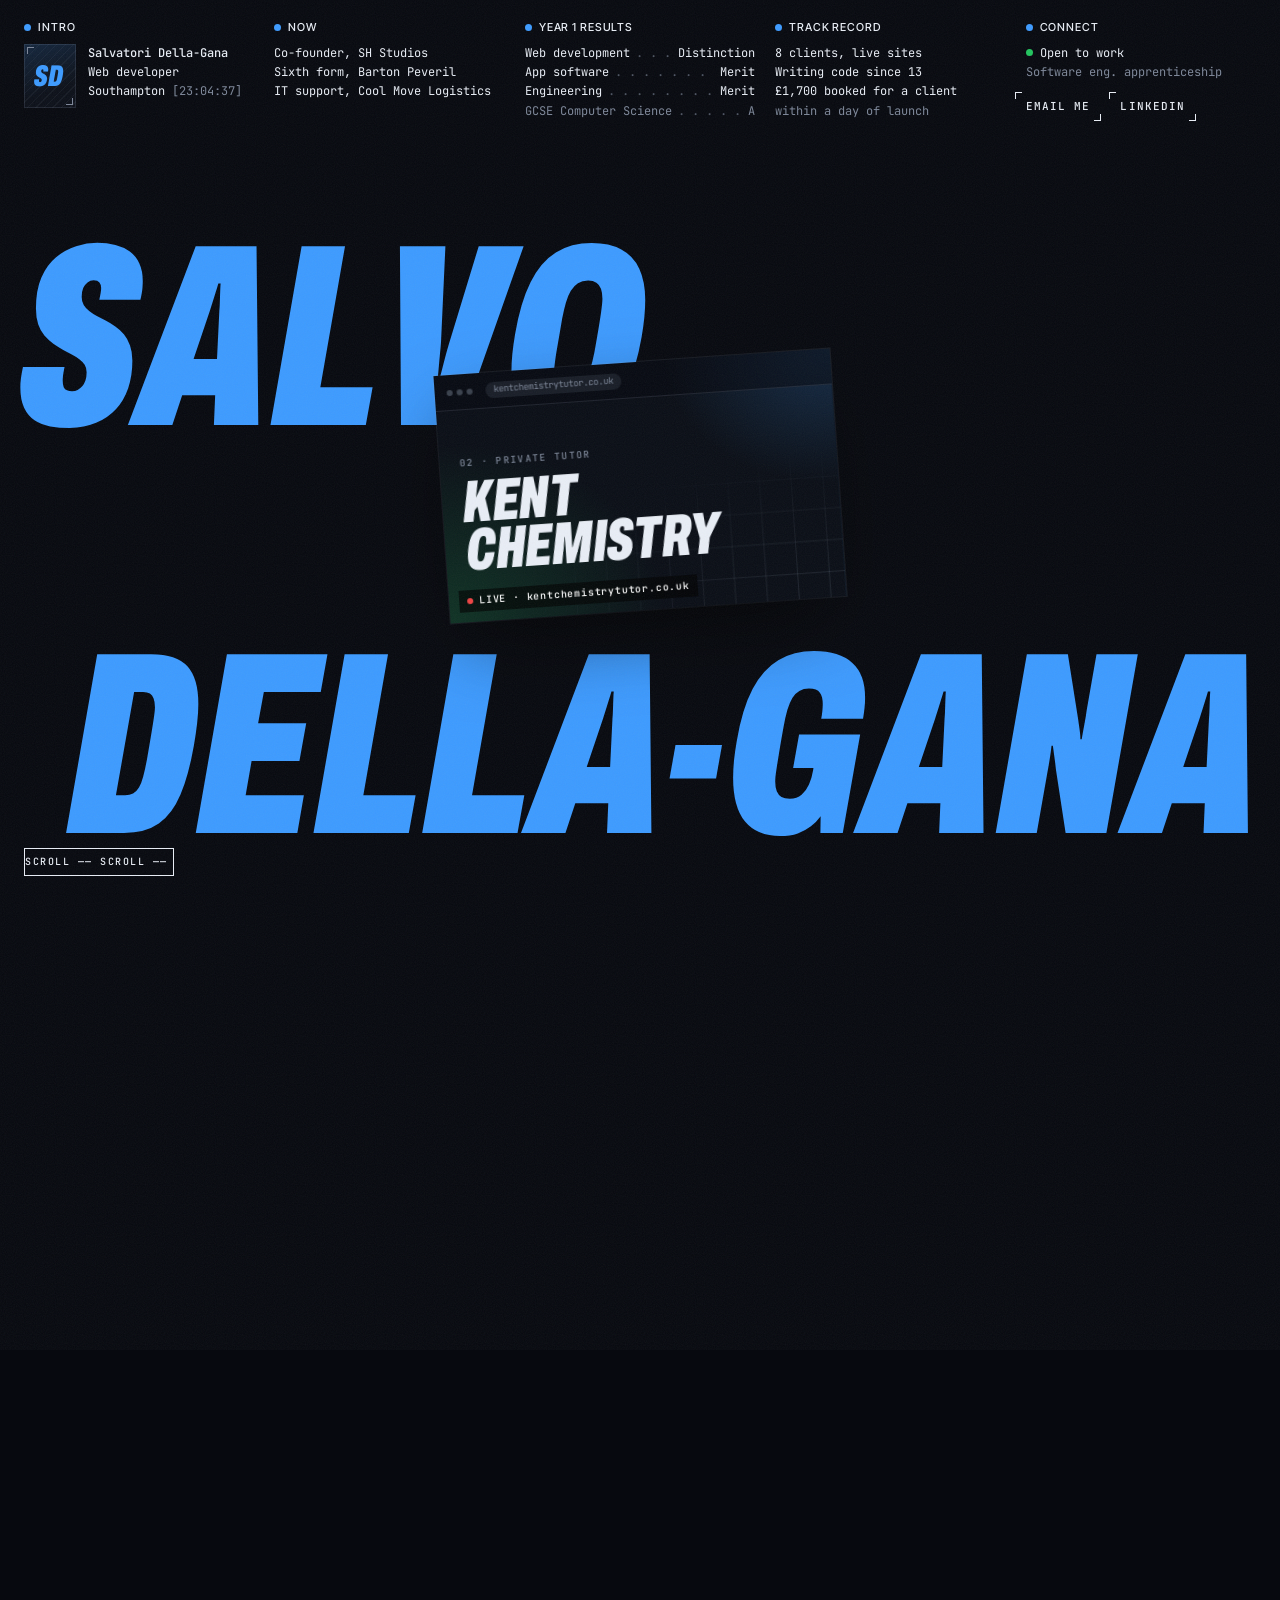
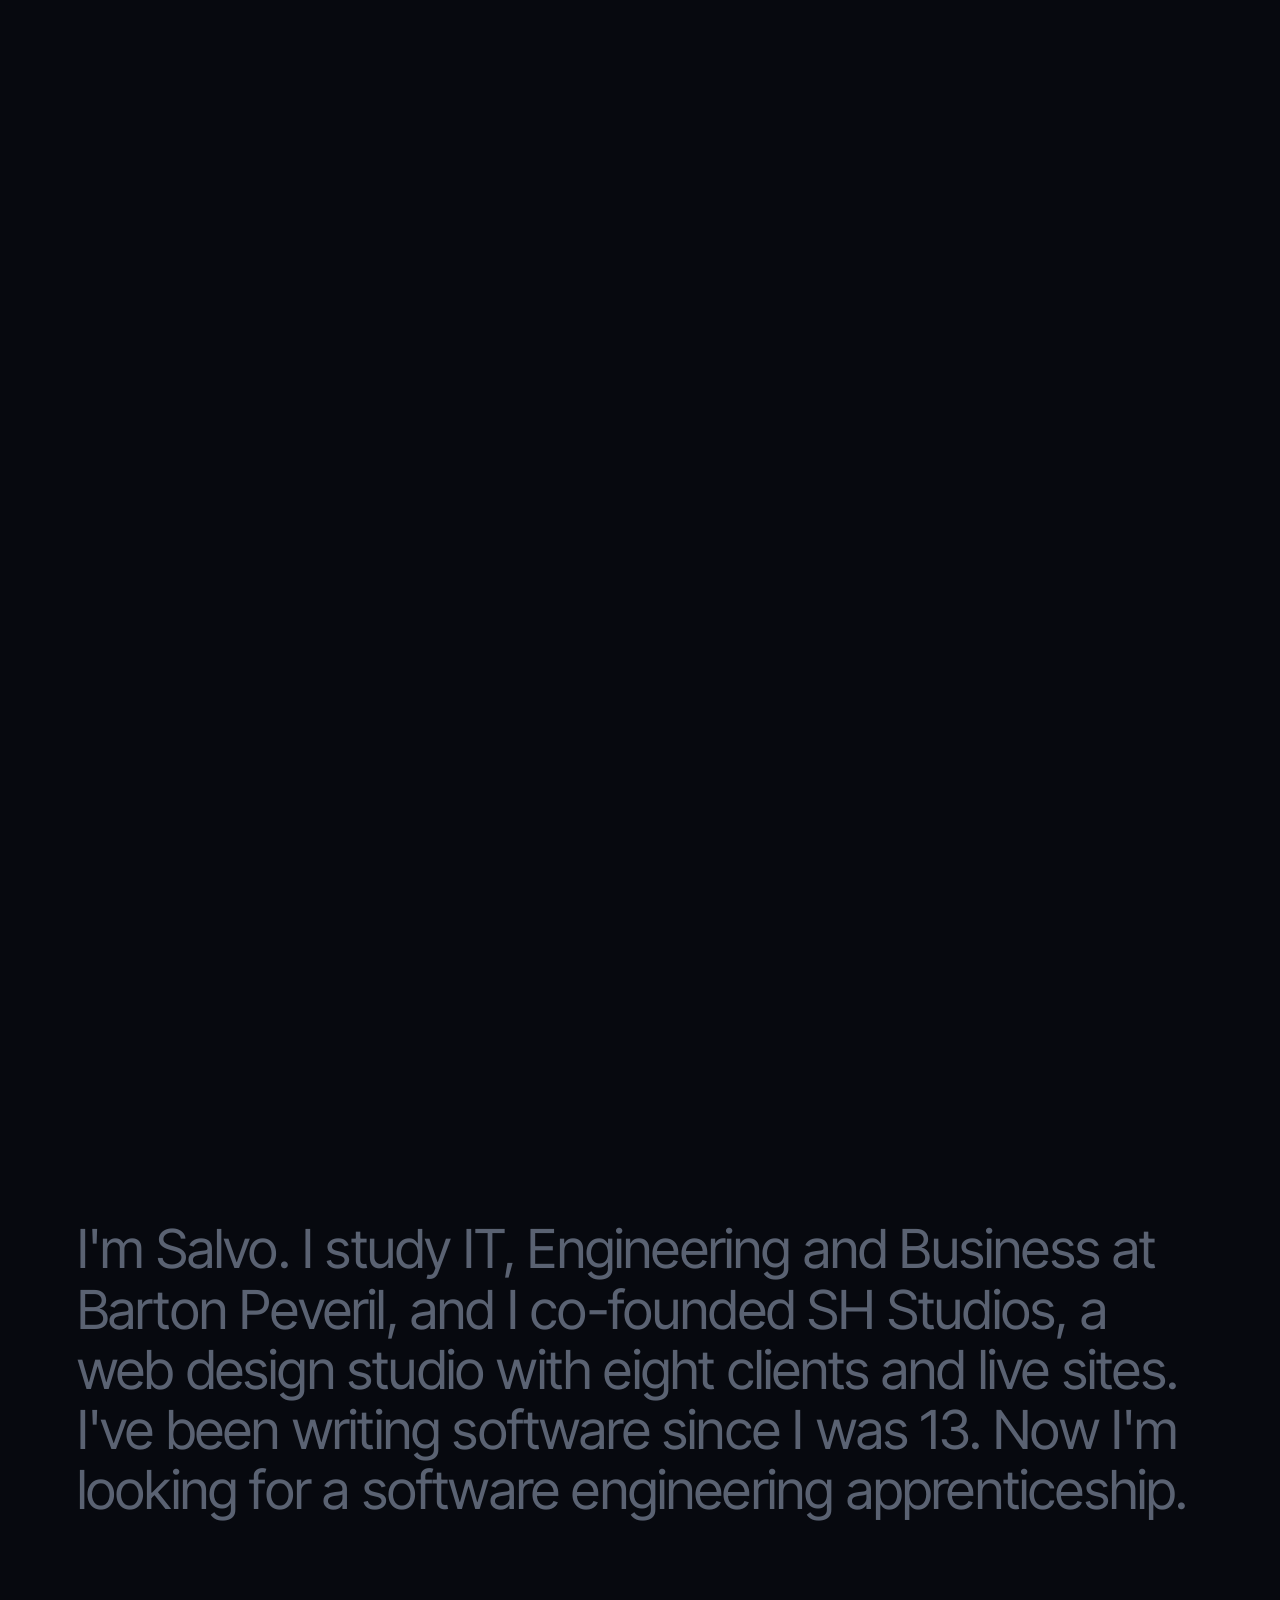
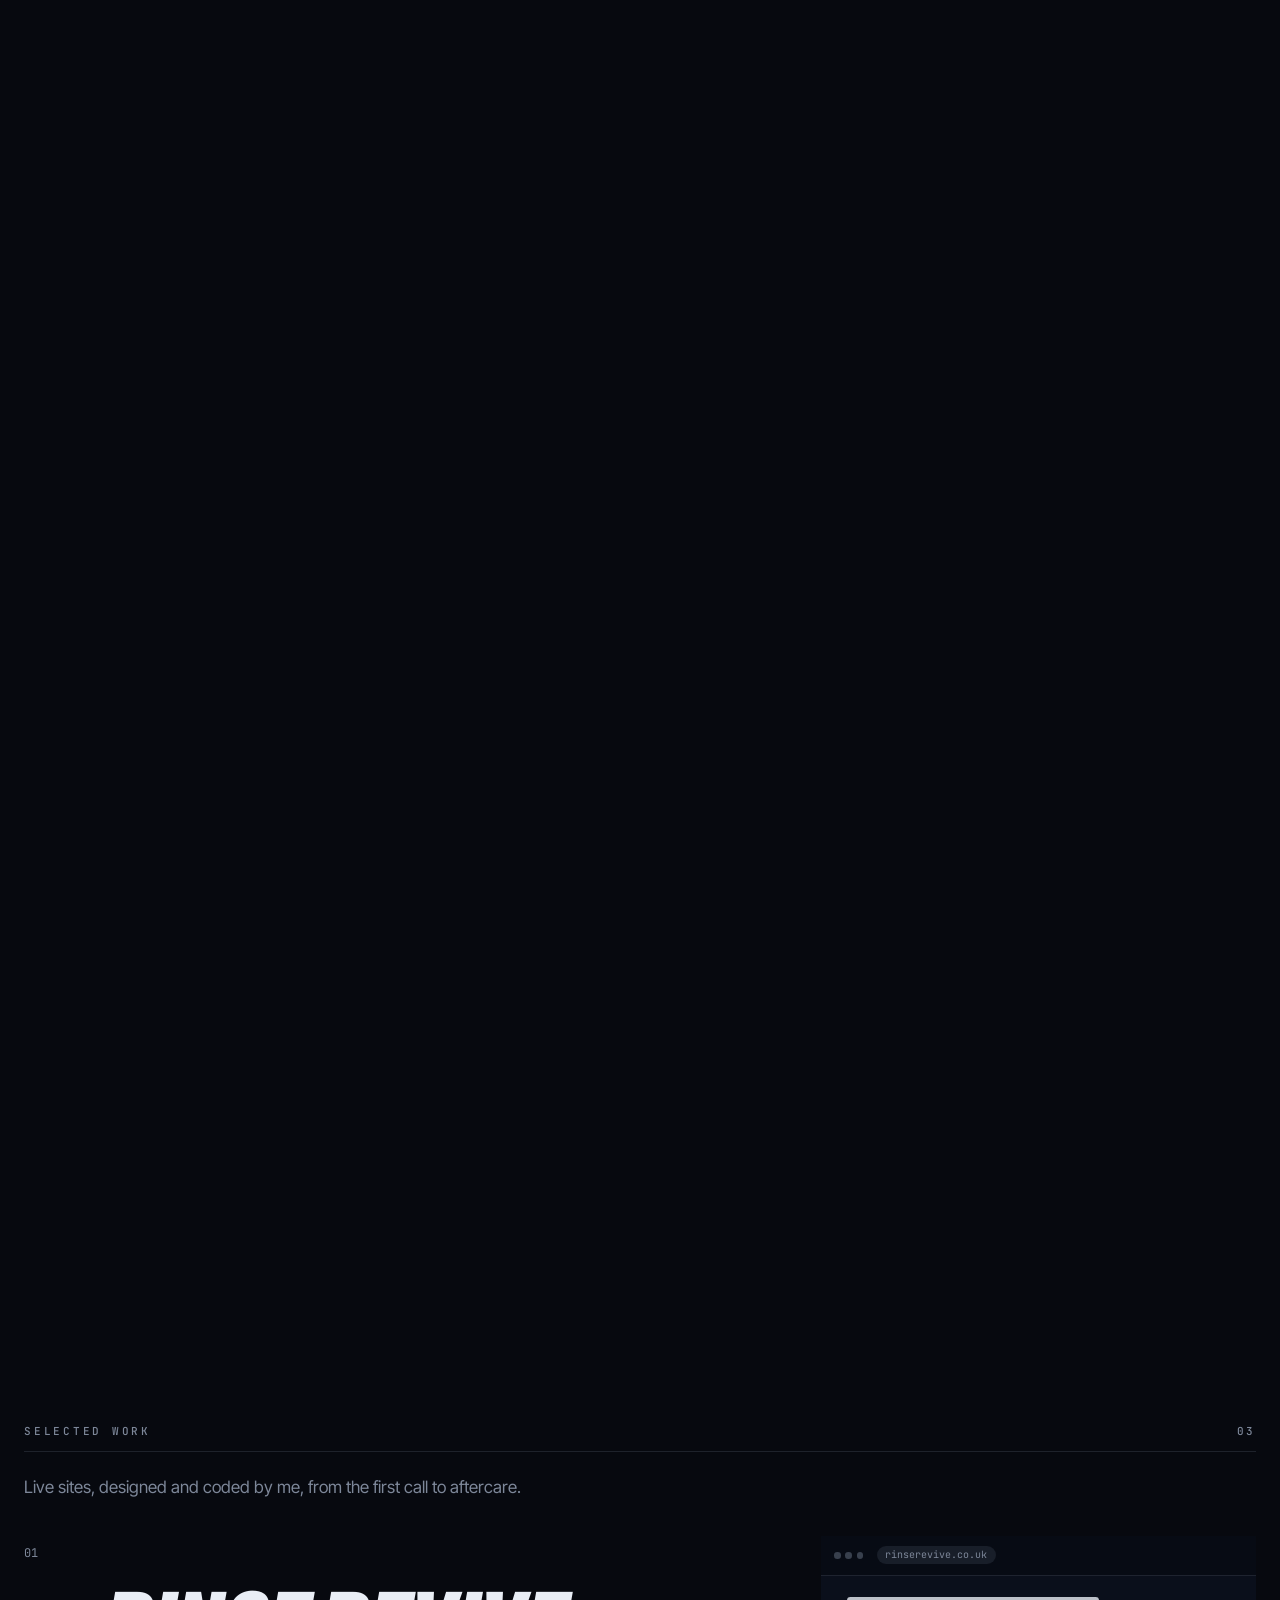
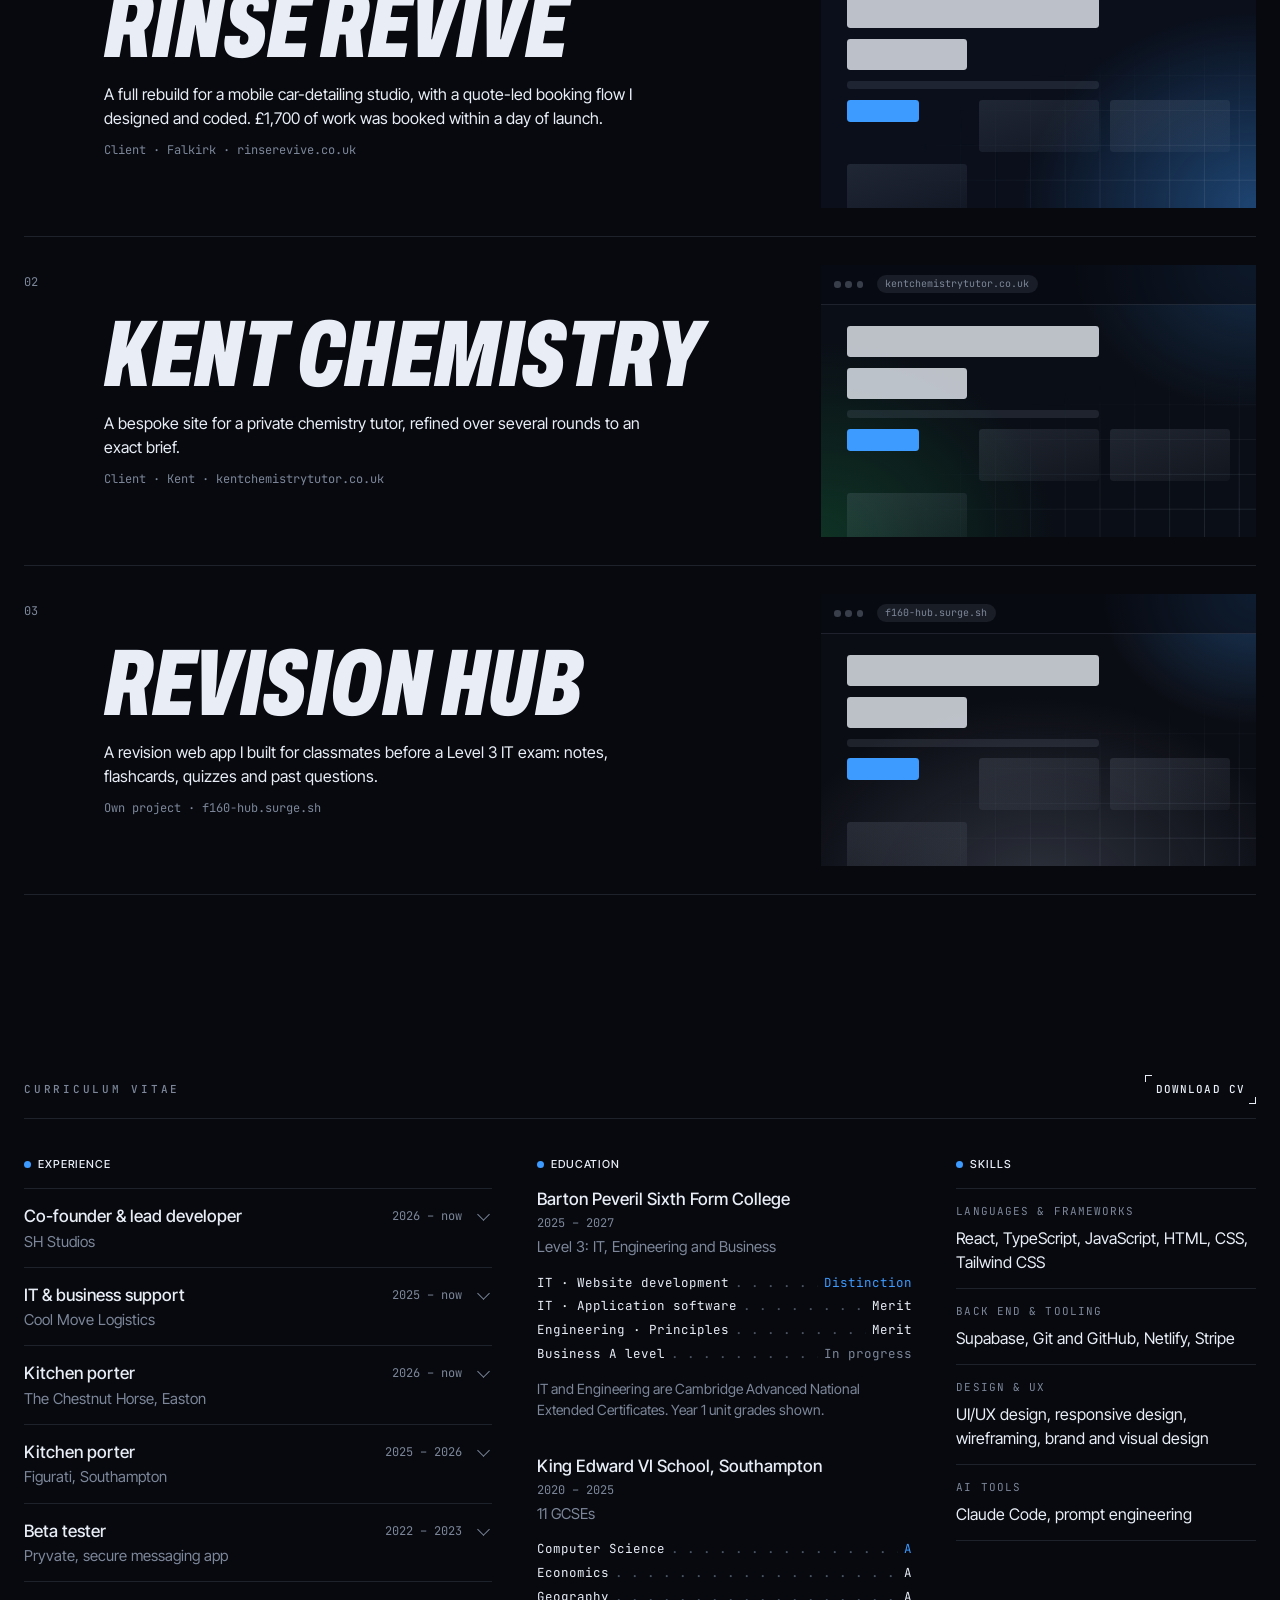
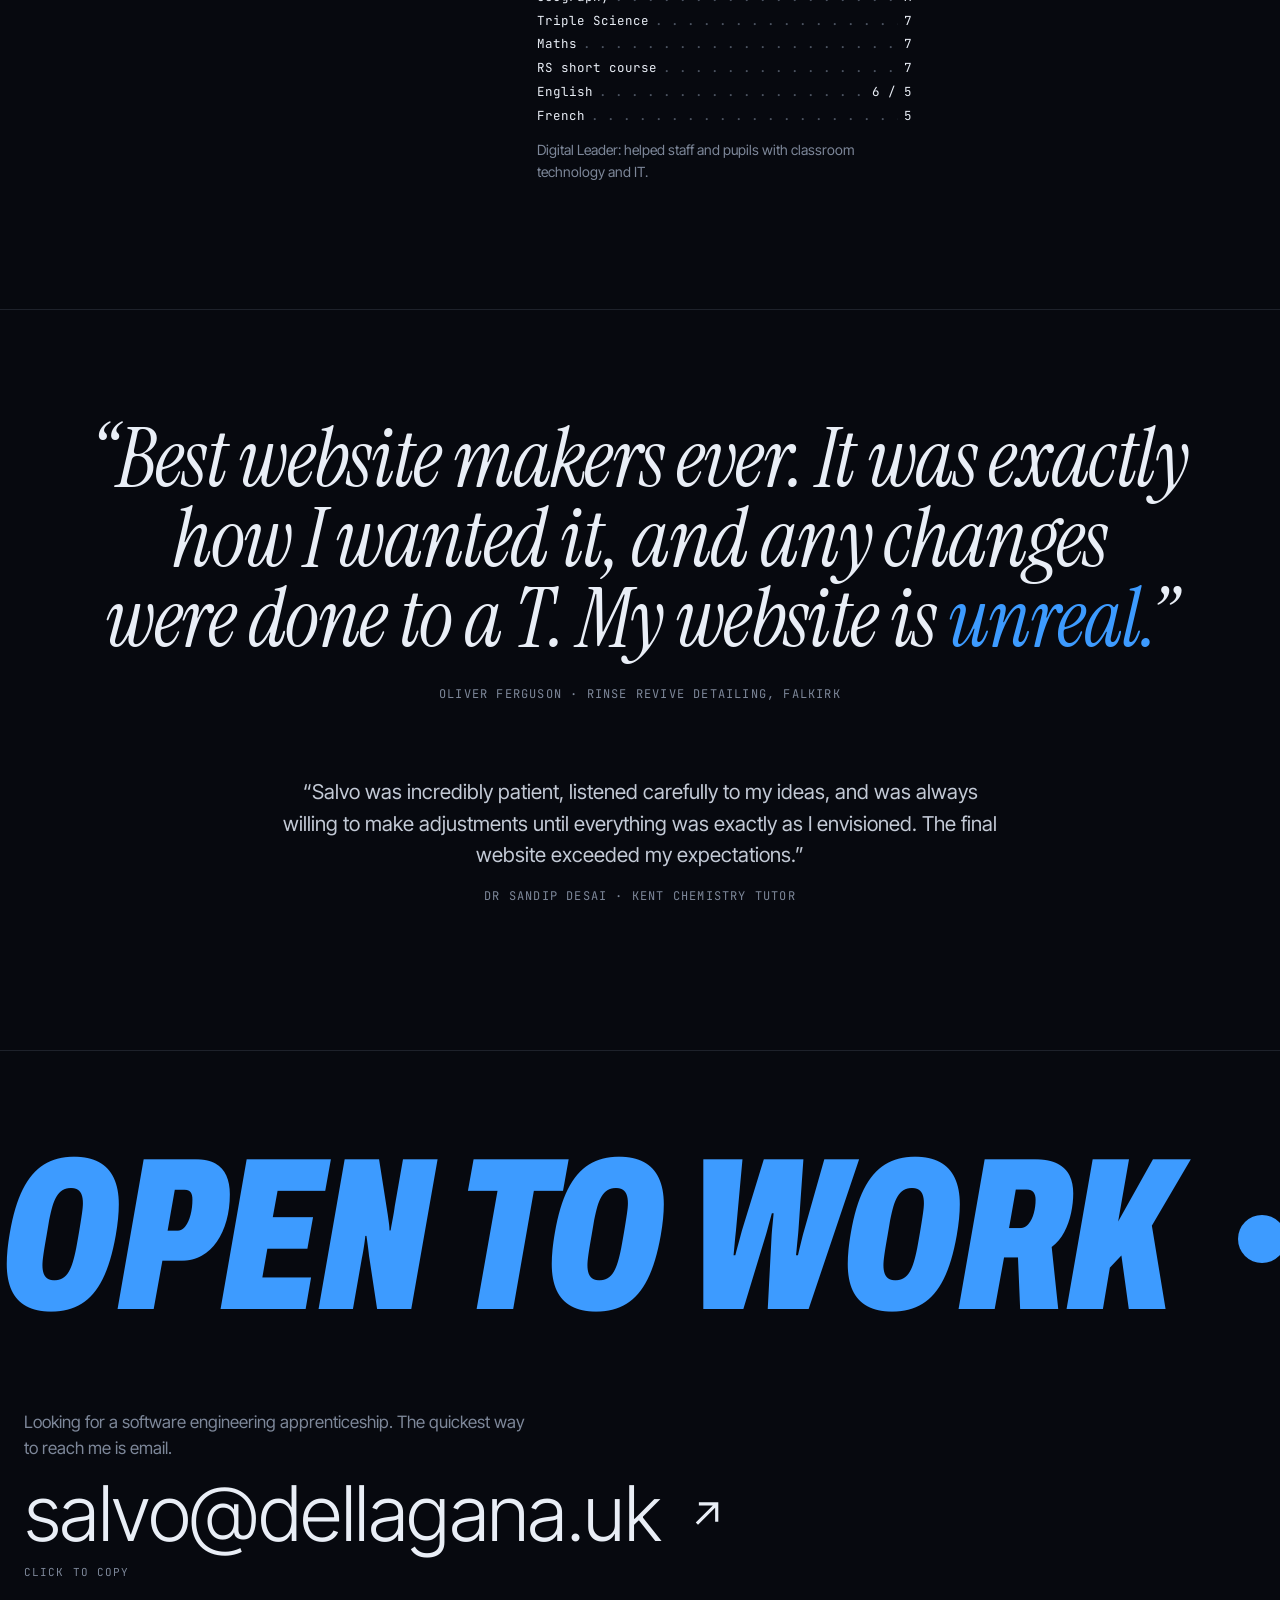
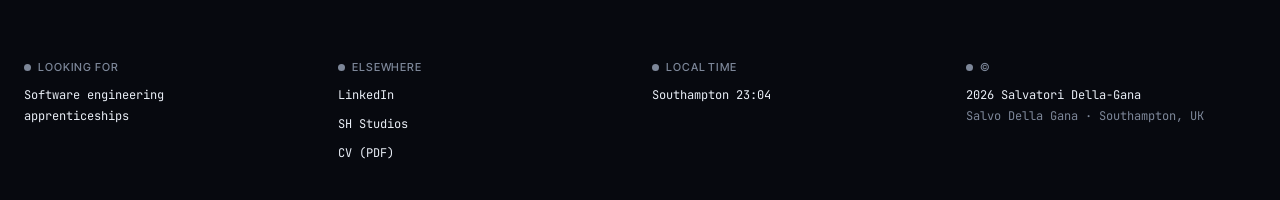
==== commit ccb133f5: "Align with the settled plan on main: statement contrast, _headers, JSON-LD - Statement words now dim" ====
--- a/index.html
+++ b/index.html
@@ -75,6 +75,10 @@
           "@type": "EducationalOrganization",
           "name": "Barton Peveril Sixth Form College"
         },
+        "alumniOf": {
+          "@type": "EducationalOrganization",
+          "name": "King Edward VI School, Southampton"
+        },
         "address": {
           "@type": "PostalAddress",
           "addressLocality": "Southampton",
@@ -82,7 +86,6 @@
         },
         "email": "mailto:salvo@dellagana.uk",
         "url": "https://dellagana.uk/",
-        "image": "https://dellagana.uk/og.jpg",
         "sameAs": ["https://www.linkedin.com/in/salvo-della-gana-979638405"],
         "knowsAbout": ["Web development", "JavaScript", "TypeScript", "React", "HTML", "CSS", "UI/UX design"]
       }
--- a/styles.css
+++ b/styles.css
@@ -34,6 +34,7 @@
   --bg-2: #0c1019;
   --text: #e9eef6;
   --muted: #7d8799;
+  --dim: #5a6272;
   --blue: #3d9bff;
   --green: #22c55e;
   --line: rgba(148, 163, 184, 0.16);
@@ -741,6 +742,17 @@
   font-style: normal;
   color: var(--blue);
 }
+/* Unlit words use --dim (3.2:1, allowed for text this large); lit words go back to full colour. */
+.js .statement__p .w {
+  color: var(--dim);
+  transition: color 0.25s;
+}
+.js .statement__p .w.on {
+  color: var(--text);
+}
+.js .statement__p em.w.on {
+  color: var(--blue);
+}
 
 /* ---------- Section heads ---------- */
 .sec-k {
@@ -1258,6 +1270,12 @@
   .statement {
     height: auto;
   }
+  .js .statement__p span.w {
+    color: var(--text);
+  }
+  .js .statement__p em.w {
+    color: var(--blue);
+  }
   .stick {
     position: relative;
     height: auto;
